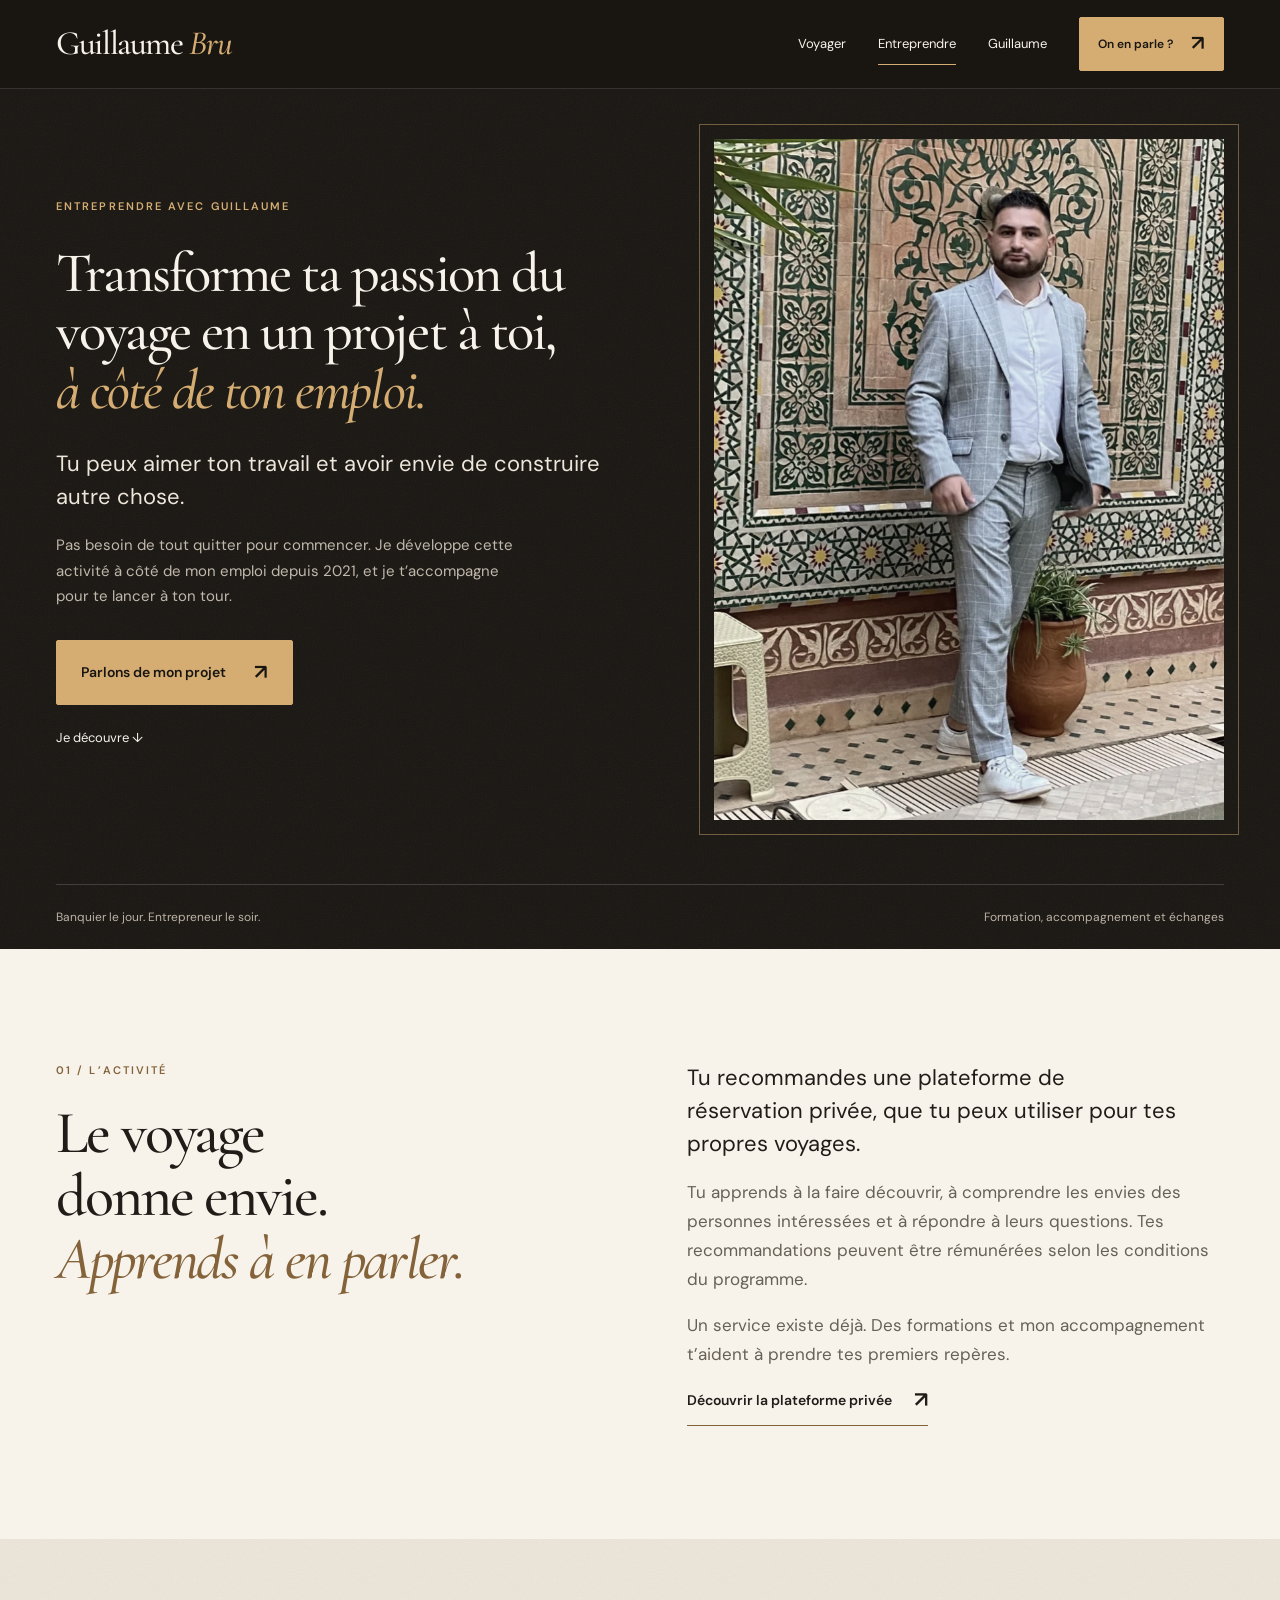
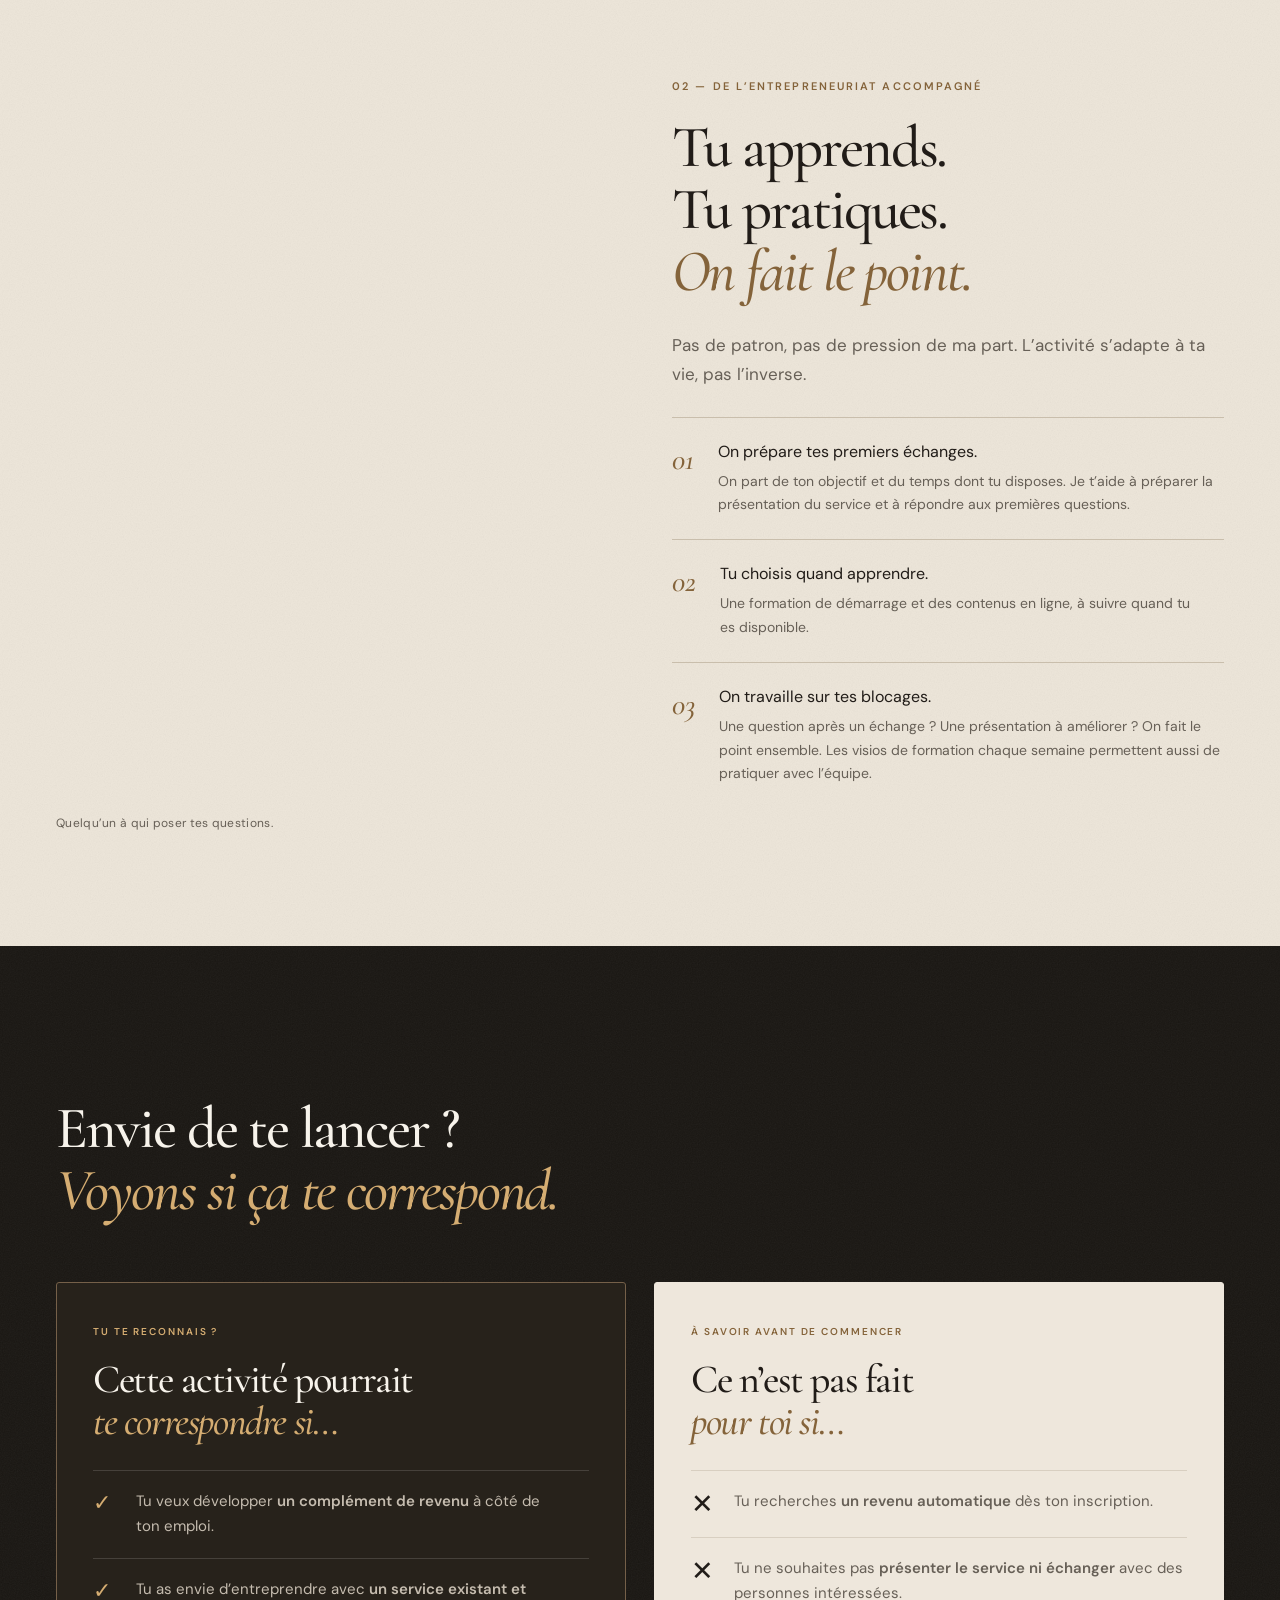
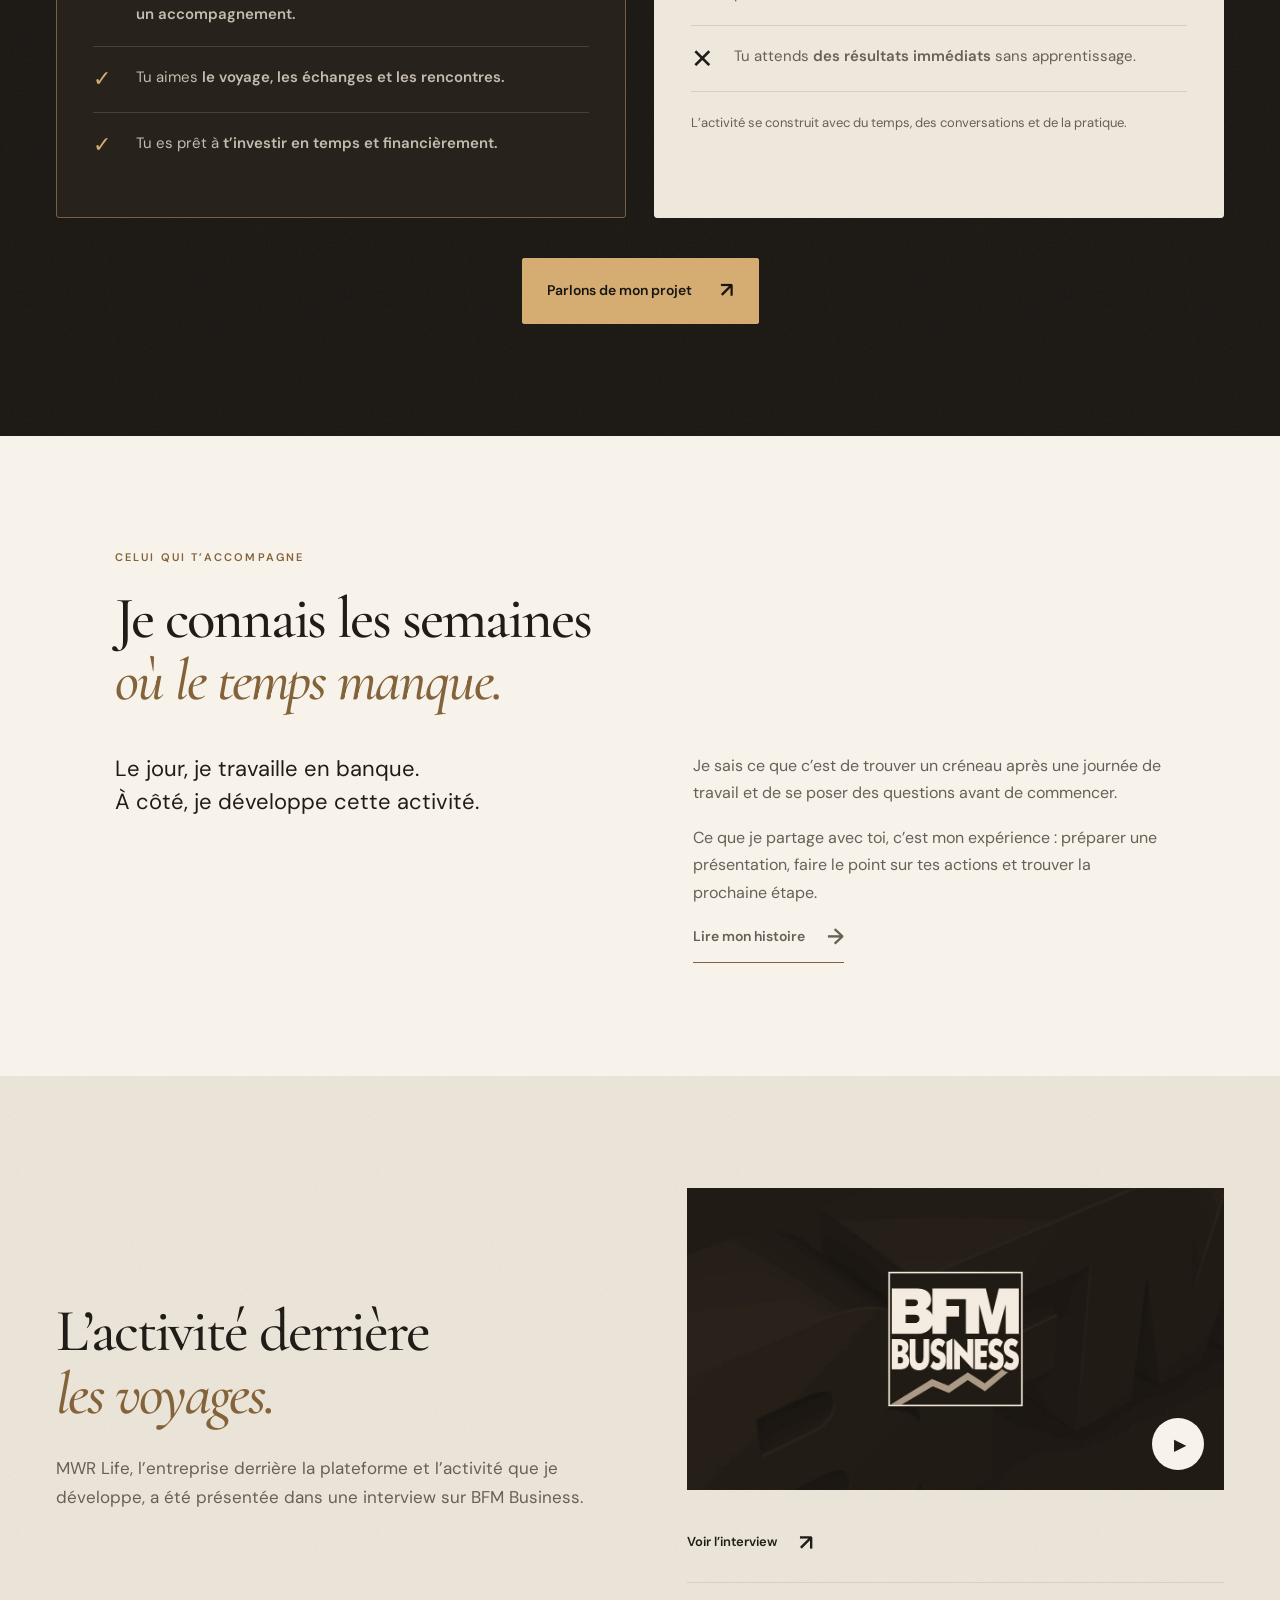
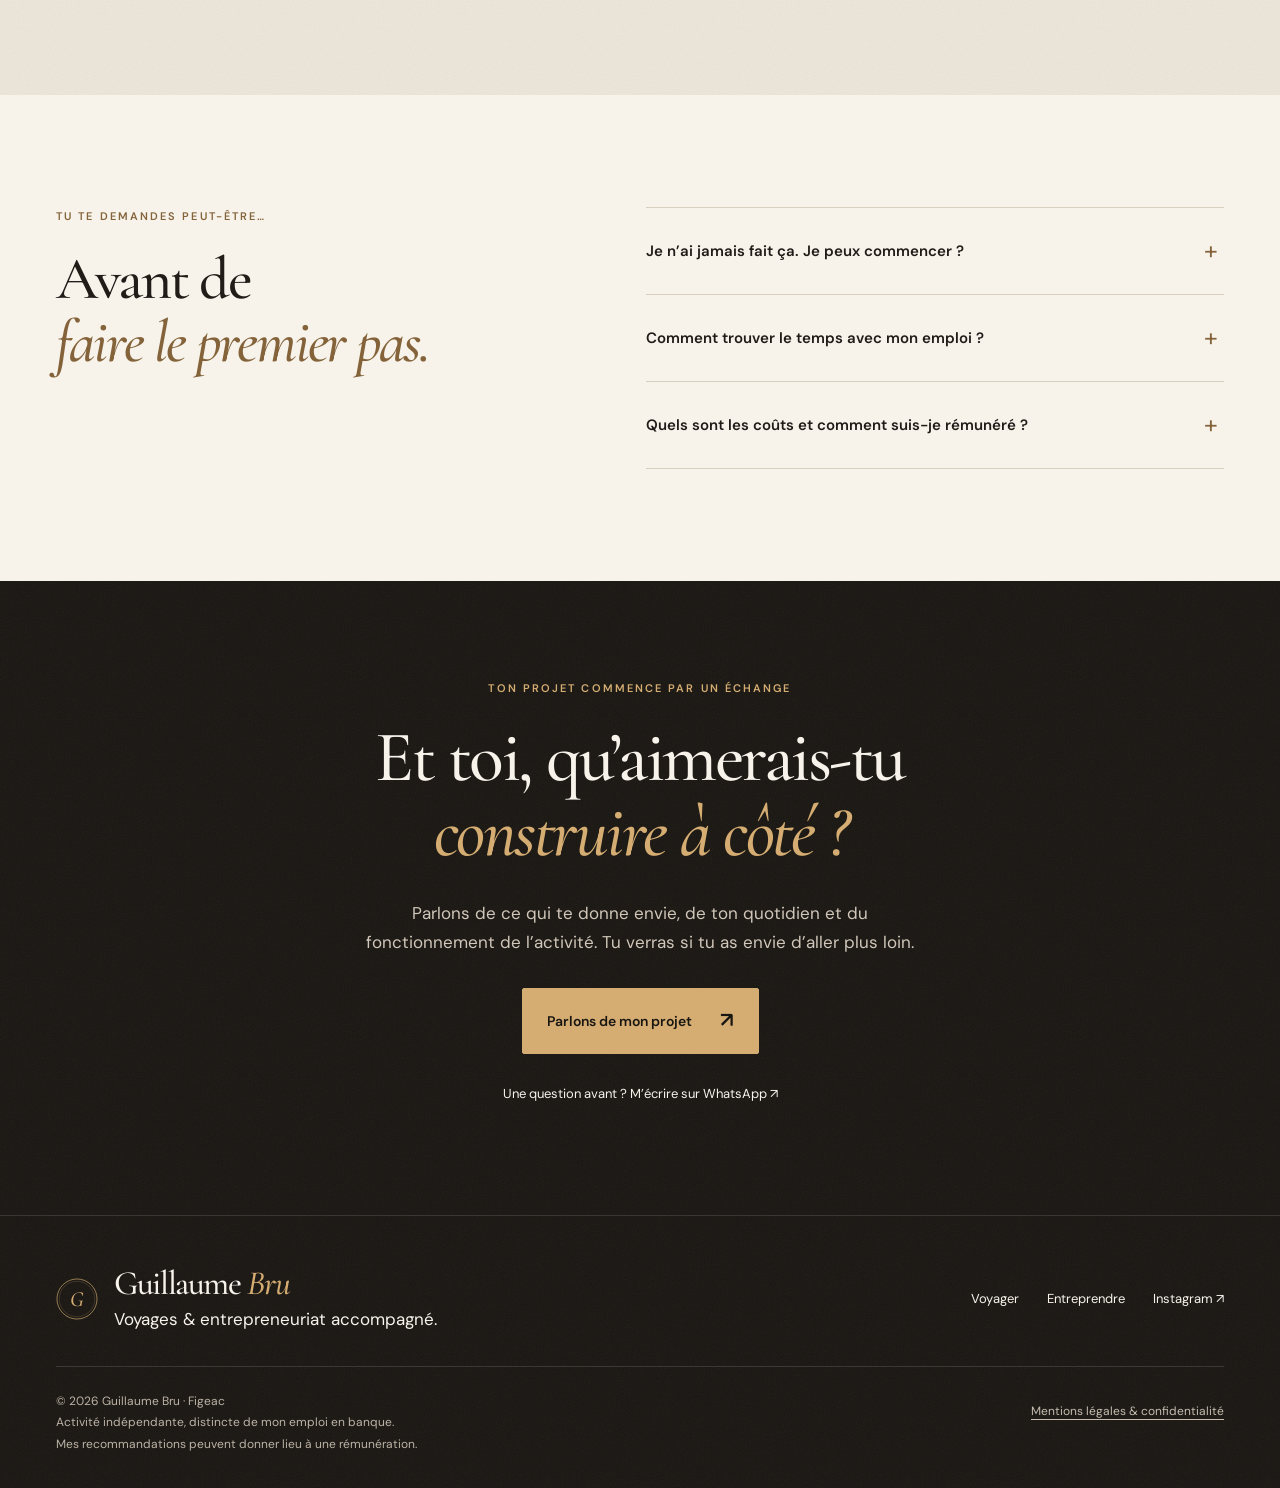
==== activite.html @ db0ef90a "Textes Google et aperçus de partage, nom du site, icône PNG - Accueil : titre « Guillaume Bru — Voya" ====
<!doctype html><html lang="fr"><head><meta charset="utf-8"><script>document.documentElement.classList.add('js');setTimeout(function(){if(!window.__revealReady)document.documentElement.classList.add('reveal-all')},3500)</script><meta name="viewport" content="width=device-width,initial-scale=1"><meta name="theme-color" content="#191612"><meta name="robots" content="index,follow"><title>Transforme ta passion du voyage en activité — Guillaume Bru</title><meta name="description" content="Tu peux aimer ton travail et construire autre chose. Je t’accompagne pour lancer une activité autour du voyage, à côté de ton emploi."><meta property="og:title" content="Transforme ta passion du voyage en activité — Guillaume Bru"><meta property="og:description" content="Tu peux aimer ton travail et construire autre chose. Je t’accompagne pour lancer une activité autour du voyage, à côté de ton emploi."><meta property="og:type" content="website"><meta property="og:site_name" content="Guillaume Bru"><meta property="og:locale" content="fr_FR"><meta property="og:url" content="https://guillaumebru.com/activite.html"><meta property="og:image" content="https://guillaumebru.com/assets/og-card.jpg"><meta property="og:image:width" content="1200"><meta property="og:image:height" content="630"><meta property="og:image:alt" content="Guillaume Bru — Banquier le jour. Entrepreneur le soir."><meta name="twitter:card" content="summary_large_image"><link rel="canonical" href="https://guillaumebru.com/activite.html"><link rel="icon" href="favicon.svg" type="image/svg+xml"><link rel="icon" href="favicon-48.png" type="image/png" sizes="48x48"><link rel="apple-touch-icon" href="apple-touch-icon.png"><link rel="preload" href="assets/editorial.woff2" as="font" type="font/woff2" crossorigin><link rel="preload" href="assets/sans.woff2" as="font" type="font/woff2" crossorigin><link rel="stylesheet" href="site.css?v=20261110-premium"><script src="app.js?v=20261110-premium" defer></script></head><body data-page="activity"><a class="skip-link" href="#main">Aller au contenu</a><header class="site-header"><div class="wrap header-inner"><a class="brand" href="index.html" aria-label="Guillaume Bru, accueil">Guillaume <em>Bru</em></a><button class="menu-toggle" aria-expanded="false" aria-controls="main-navigation">Menu</button><nav class="header-nav" id="main-navigation" aria-label="Navigation principale"><a href="voyages.html">Voyager</a><a href="activite.html" aria-current="page">Entreprendre</a><a href="histoire.html">Guillaume</a><a class="button" href="#contact">On en parle ? <span aria-hidden="true">↗</span></a></nav></div></header><main id="main" class="">
  <section class="hero hero-dark" aria-labelledby="activity-title">
    <div class="wrap hero-grid">
      <div class="hero-copy">
        <span class="eyebrow">Entreprendre avec Guillaume</span>
        <h1 id="activity-title" class="promise-title"><span class="line"><span>Transforme ta passion du voyage en un projet à toi,</span></span> <em><span class="line"><span>à côté de ton emploi.</span></span></em></h1>
        <p class="hero-lead">Tu peux aimer ton travail et avoir envie de construire autre chose.</p>
        <p>Pas besoin de tout quitter pour commencer. Je développe cette activité à côté de mon emploi depuis 2021, et je t’accompagne pour te lancer à ton tour.</p>
        <a class="button" href="https://calendly.com/guillaume-bru/cae" target="_blank" rel="noopener noreferrer" data-calendly>Parlons de mon projet <span aria-hidden="true">↗</span></a>
        <a class="quiet-link" href="#fonctionnement">Je découvre <span class="arrow-down" aria-hidden="true">↓</span></a>
      </div>
      <figure class="hero-photo activity-hero-photo">
        <img src="assets/costume-800.webp" srcset="assets/costume-480.webp 480w, assets/costume-800.webp 800w, assets/costume-1200.webp 1169w" sizes="(max-width: 620px) calc(100vw - 40px), (max-width: 820px) 44vw, 560px" width="1169" height="1559" alt="Guillaume en costume dans un patio" loading="eager" fetchpriority="high" decoding="async">
      </figure>
    </div>
    <div class="wrap hero-baseline"><span>Banquier le jour. Entrepreneur le soir.</span><span>Formation, accompagnement et échanges</span></div>
  </section>

  <section class="service-grid wrap section" id="fonctionnement">
    <div><span class="eyebrow">01 / L’activité</span><h2>Le voyage<br>donne envie.<br><em>Apprends à en parler.</em></h2></div>
    <div class="section-copy">
      <p class="lead">Tu recommandes une plateforme de réservation privée, que tu peux utiliser pour tes propres voyages.</p>
      <p>Tu apprends à la faire découvrir, à comprendre les envies des personnes intéressées et à répondre à leurs questions. Tes recommandations peuvent être rémunérées selon les conditions du programme.</p>
      <p>Un service existe déjà. Des formations et mon accompagnement t’aident à prendre tes premiers repères.</p>
      <a class="text-link" href="voyages.html">Découvrir la plateforme privée <span aria-hidden="true">↗</span></a>
    </div>
  </section>
<section class="section support-section" id="accompagnement"><div class="wrap offer-grid"><figure class="editorial-photo training-photo"><img src="assets/talk-570.webp" srcset="assets/talk-480.webp 480w, assets/talk-570.webp 570w" sizes="(max-width: 620px) calc(100vw - 40px), (max-width: 820px) 44vw, 560px" width="570" height="855" alt="Guillaume présente le service lors d’une rencontre" loading="lazy" decoding="async"><figcaption>Quelqu’un à qui poser tes questions.</figcaption></figure><div class="section-copy"><span class="eyebrow">02 — De l’entrepreneuriat accompagné</span><h2>Tu apprends.<br>Tu pratiques.<br><em>On fait le point.</em></h2><p>Pas de patron, pas de pression de ma part. L’activité s’adapte à ta vie, pas l’inverse.</p><ol class="support-list"><li><span class="index">01</span><div><h3>On prépare tes premiers échanges.</h3><p>On part de ton objectif et du temps dont tu disposes. Je t’aide à préparer la présentation du service et à répondre aux premières questions.</p></div></li><li><span class="index">02</span><div><h3>Tu choisis quand apprendre.</h3><p>Une formation de démarrage et des contenus en ligne, à suivre quand tu es disponible.</p></div></li><li><span class="index">03</span><div><h3>On travaille sur tes blocages.</h3><p>Une question après un échange ? Une présentation à améliorer ? On fait le point ensemble. Les visios de formation chaque semaine permettent aussi de pratiquer avec l’équipe.</p></div></li></ol></div></div></section>
  <section class="section dark-section" id="pour-toi" aria-labelledby="fit-title"><div class="wrap">
    <div class="section-heading"><span class="eyebrow">03 / Est-ce que tu t’y retrouves&nbsp;?</span><h2 id="fit-title">Envie de te lancer&nbsp;?<br><em>Voyons si ça te correspond.</em></h2></div>
    <div class="fit-grid">
      <article class="fit-card fit-yes">
        <span class="eyebrow">Tu te reconnais&nbsp;?</span>
        <h3>Cette activité pourrait<br><em>te correspondre si…</em></h3>
        <ul>
          <li><span class="fit-mark" aria-hidden="true">✓</span><p>Tu veux développer <strong>un complément de revenu</strong> à côté de ton emploi.</p></li>
          <li><span class="fit-mark" aria-hidden="true">✓</span><p>Tu as envie d’entreprendre avec <strong>un service existant et un accompagnement.</strong></p></li>
          <li><span class="fit-mark" aria-hidden="true">✓</span><p>Tu aimes <strong>le voyage, les échanges et les rencontres.</strong></p></li>
          <li><span class="fit-mark" aria-hidden="true">✓</span><p>Tu es prêt à <strong>t’investir en temps et financièrement.</strong></p></li>
        </ul>
      </article>
      <article class="fit-card fit-no">
        <span class="eyebrow">À savoir avant de commencer</span>
        <h3>Ce n’est pas fait<br><em>pour toi si…</em></h3>
        <ul>
          <li><span class="fit-mark" aria-hidden="true">✕</span><p>Tu recherches <strong>un revenu automatique</strong> dès ton inscription.</p></li>
          <li><span class="fit-mark" aria-hidden="true">✕</span><p>Tu ne souhaites pas <strong>présenter le service ni échanger</strong> avec des personnes intéressées.</p></li>
          <li><span class="fit-mark" aria-hidden="true">✕</span><p>Tu attends <strong>des résultats immédiats</strong> sans apprentissage.</p></li>
        </ul>
        <p class="fit-note">L’activité se construit avec du temps, des conversations et de la pratique.</p>
      </article>
    </div>
    <div class="fit-action"><a class="button" href="https://calendly.com/guillaume-bru/cae" target="_blank" rel="noopener noreferrer" data-calendly>Parlons de mon projet <span aria-hidden="true">↗</span></a></div>
  </div></section>
<section class="section wrap personal-note" id="guillaume"><span class="eyebrow">Celui qui t’accompagne</span><h2>Je connais les semaines<br><em>où le temps manque.</em></h2><div class="personal-note-grid"><p class="lead">Le jour, je travaille en banque.<br>À côté, je développe cette activité.</p><div><p>Je sais ce que c’est de trouver un créneau après une journée de travail et de se poser des questions avant de commencer.</p><p>Ce que je partage avec toi, c’est mon expérience : préparer une présentation, faire le point sur tes actions et trouver la prochaine étape.</p><a class="text-link" href="histoire.html">Lire mon histoire <span aria-hidden="true">→</span></a></div></div></section>
<section class="section media-band" id="interview"><div class="wrap media-section"><div class="section-copy"><span class="eyebrow">L’entreprise dans les médias</span><h2>L’activité derrière<br><em>les voyages.</em></h2><p>MWR Life, l’entreprise derrière la plateforme et l’activité que je développe, a été présentée dans une interview sur BFM Business.</p></div><a class="media-card" href="https://youtu.be/HlWkTSdyjbs" target="_blank" rel="noopener noreferrer" data-video="HlWkTSdyjbs" data-video-title="BFM Business · L’interview" aria-label="Voir l’interview sur BFM Business, sur YouTube"><div class="media-visual"><img src="assets/media-bfm-tone.jpg" width="1920" height="1080" alt="BFM Business" loading="lazy"><span class="play" aria-hidden="true">▶</span></div><div class="media-caption"><span class="text-link">Voir l’interview <span aria-hidden="true">↗</span></span></div></a></div></section>
  <section class="section">
    <div class="wrap faq-section"><div><span class="eyebrow">Tu te demandes peut-être…</span><h2>Avant de<br><em>faire le premier pas.</em></h2></div>
      <div class="faq">
        <details><summary>Je n’ai jamais fait ça. Je peux commencer&nbsp;? <span aria-hidden="true">+</span></summary><p>La formation de démarrage est là pour apprendre à connaître le service et à le présenter. Je t’accompagne dans la mise en pratique et dans tes premières questions.</p></details>
        <details><summary>Comment trouver le temps avec mon emploi&nbsp;? <span aria-hidden="true">+</span></summary><p>On regarde les créneaux dont tu disposes et la place que tu veux donner à cette activité. Elle demande de la régularité : l’objectif est de trouver une organisation que tu peux tenir.</p></details>
        <details><summary>Quels sont les coûts et comment suis-je rémunéré&nbsp;? <span aria-hidden="true">+</span></summary><p>Lors de notre échange, je te présente les conditions de démarrage, les coûts à prévoir et ce qui déclenche une rémunération. Tu disposes de ces informations avant de décider de te lancer.</p></details>
      </div>
    </div>
  </section>
  <section class="contact-section" id="contact">
    <div class="wrap contact-inner">
      <span class="eyebrow">Ton projet commence par un échange</span>
      <h2>Et toi, qu’aimerais-tu<br><em>construire à côté&nbsp;?</em></h2>
      <p>Parlons de ce qui te donne envie, de ton quotidien et du fonctionnement de l’activité. Tu verras si tu as envie d’aller plus loin.</p>
      <a class="button" href="https://calendly.com/guillaume-bru/cae" target="_blank" rel="noopener noreferrer" data-calendly>Parlons de mon projet <span aria-hidden="true">↗</span></a>
      <a class="quiet-link" href="https://wa.me/33670026814?text=Bonjour%20Guillaume%2C%20je%20viens%20de%20d%C3%A9couvrir%20ton%20site.%20J%E2%80%99aimerais%20en%20savoir%20plus%20sur%20l%E2%80%99activit%C3%A9%20de%20recommandation%20et%20ton%20accompagnement.%20Peut-on%20en%20parler%20%3F" target="_blank" rel="noopener noreferrer">Une question avant&nbsp;? M’écrire sur WhatsApp <span aria-hidden="true">↗</span></a>
    </div>
  </section>
</main>
<footer class="site-footer"><div class="wrap"><div class="footer-top"><div class="footer-brand"><svg class="monogram" viewBox="0 0 64 64" aria-hidden="true" focusable="false"><circle cx="32" cy="32" r="30.5" fill="none" stroke="currentColor" stroke-width="1"/><circle cx="32" cy="32" r="27" fill="none" stroke="currentColor" stroke-width=".5" opacity=".55"/><text x="32.5" y="43" text-anchor="middle" font-family="Editorial, Georgia, serif" font-size="33" font-style="italic" fill="currentColor">G</text></svg><div><a class="brand" href="index.html">Guillaume <em>Bru</em></a><p>Voyages &amp; entrepreneuriat accompagné.</p></div></div><nav class="footer-links" aria-label="Navigation de pied de page"><a href="voyages.html">Voyager</a><a href="activite.html">Entreprendre</a><a href="https://www.instagram.com/guillaume.bru_/" target="_blank" rel="noopener noreferrer">Instagram ↗</a></nav></div><div class="footer-bottom"><p>© 2026 Guillaume Bru · Figeac<br>Activité indépendante, distincte de mon emploi en banque.<br>Mes recommandations peuvent donner lieu à une rémunération.</p><button class="plain-button" data-open="information-dialog">Mentions légales &amp; confidentialité</button></div></div></footer><dialog id="information-dialog" class="modal" aria-labelledby="information-title"><button class="modal-close" data-close aria-label="Fermer les mentions légales">✕</button><span class="eyebrow">Mentions légales &amp; confidentialité</span><h2 id="information-title">Pour en savoir plus.</h2><h3>Éditeur du site</h3><p>Guillaume Bru, entrepreneur individuel (EI) · micro-entreprise<br>SIREN 101 064 566 · SIRET 101 064 566 00017<br>Mandataire indépendant en services de voyages (APE 7990Z)<br>46100 Figeac, France<br>Directeur de la publication : Guillaume Bru</p><h3>Contact</h3><p><a href="mailto:guillaume.bru46@gmail.com">guillaume.bru46@gmail.com</a><br><a href="https://wa.me/33670026814" target="_blank" rel="noopener noreferrer">WhatsApp : 06 70 02 68 14 ↗</a></p><h3>Hébergement</h3><p>GitHub, Inc. · 88 Colin P. Kelly Jr. Street, San Francisco, CA 94107, États-Unis · +1 877 448 4820</p><h3>Mon activité</h3><p>Je recommande la plateforme Travel Advantage dans le cadre de mon activité indépendante auprès de MWR Life. Certaines recommandations peuvent me donner droit à une rémunération. Cette activité est distincte de mon emploi en banque.</p><h3>Tes données</h3><p>Ce site n’intègre pas de formulaire de collecte. Pour connaître sa fréquentation (nombre de visites, pages vues, provenance), il utilise Cloudflare Web Analytics, qui ne dépose pas de cookie et ne te suit pas d’un site à l’autre. Les échanges se font via WhatsApp, Calendly ou Instagram. La vidéo YouTube et l’agenda Calendly ne se chargent dans la page que lorsque tu cliques pour les ouvrir. Ces services appliquent leurs propres conditions et politiques de confidentialité. L’hébergeur peut enregistrer des données techniques de connexion, comme l’adresse IP, pour assurer le fonctionnement et la sécurité du site.</p><h3>Photos et médias</h3><p>Les photos personnelles sont utilisées pour présenter mon univers. Les mentions de médias renvoient aux contenus consacrés à la plateforme ou à l’entreprise ; elles ne constituent pas une recommandation de leur part.</p></dialog><!-- Cloudflare Web Analytics --><script type='module' src='https://static.cloudflareinsights.com/beacon.min.js' data-cf-beacon='{"token": "7118e7da68ed434f9c228f956c5463e0"}'></script><!-- End Cloudflare Web Analytics --></body></html>
---- site.css ----
@font-face{font-family:Editorial;src:url('assets/editorial.woff2') format('woff2'),url('assets/editorial.woff') format('woff');font-weight:500;font-display:swap}@font-face{font-family:Editorial;src:url('assets/editorial-italic.woff2') format('woff2'),url('assets/editorial-italic.woff') format('woff');font-style:italic;font-weight:500;font-display:swap}@font-face{font-family:Sans;src:url('assets/sans.woff2') format('woff2'),url('assets/sans.woff') format('woff');font-weight:400;font-display:swap}@font-face{font-family:Sans;src:url('assets/sans-semibold.woff2') format('woff2'),url('assets/sans-semibold.woff') format('woff');font-weight:600 700;font-display:swap}
:root{--ink:#211c18;--black:#191612;--ivory:#f7f3eb;--sand:#ede6da;--gold:#d5ad72;--bronze:#84633a;--muted:#676057;--line:#d8cfc1;--display:Editorial,Georgia,serif;--body:Sans,Arial,sans-serif}*{box-sizing:border-box}html{scroll-padding-top:100px}body{margin:0;background:var(--ivory);color:var(--ink);font:17px/1.7 var(--body);-webkit-font-smoothing:antialiased}img{display:block;width:100%;height:auto}figure{margin:0}a{color:inherit;text-decoration:none}button{font:inherit;cursor:pointer}a:focus-visible,button:focus-visible,summary:focus-visible{outline:2px solid var(--bronze);outline-offset:6px}.dark-section :focus-visible,.hero-dark :focus-visible,.site-header :focus-visible,.contact-section :focus-visible,.site-footer :focus-visible{outline-color:var(--gold)}::selection{background:var(--gold);color:var(--black)}[id]{scroll-margin-top:24px}.wrap{width:min(1240px,calc(100% - 112px));margin-inline:auto}h1,h2,h3,p{margin:0}h1,h2,h3{font-family:var(--display);font-weight:500;line-height:1.05;letter-spacing:-.035em;text-wrap:balance}h1{font-size:clamp(70px,6.7vw,104px)}h2{font-size:clamp(48px,4.6vw,72px)}h3{font-size:36px}h1 em,h2 em,h3 em{font-weight:500;color:var(--bronze)}p+p{margin-top:18px}p{overflow-wrap:break-word;text-wrap:pretty}strong{font-weight:600}ul,ol{margin:0;padding:0;list-style:none}.eyebrow{display:block;font-size:11px;font-weight:600;letter-spacing:.19em;text-transform:uppercase;line-height:1.7;color:var(--bronze);margin-bottom:22px}.lead,.hero-lead{font-size:22px;line-height:1.5;color:var(--ink)}.section{padding-block:112px}.section-copy p{color:var(--muted)}.section-copy .lead{color:var(--ink)}.section-copy h2{margin-bottom:28px}.section-copy h3{margin-bottom:14px}.section-heading{max-width:800px;margin-bottom:60px}.section-heading p{max-width:560px;color:var(--muted);margin-top:24px}.button{display:inline-flex;align-items:center;justify-content:center;gap:28px;min-height:56px;padding:16px 24px;background:var(--gold);color:var(--black);border:1px solid var(--gold);border-radius:2px;font-size:14px;font-weight:600;line-height:1.5;transition:background .2s,transform .2s;max-width:100%;text-align:left}.button span{font-size:21px;flex-shrink:0}.button:hover{background:#e5c18b;transform:translateY(-2px)}.button-outline{background:transparent;color:var(--gold);border-color:#796347}.button-outline:hover{color:var(--black);background:var(--gold)}.text-link{display:inline-flex;gap:22px;align-items:center;font-size:14px;font-weight:600;line-height:1.6;border-bottom:1px solid var(--bronze);padding-block:13px 9px}.text-link:hover{color:var(--bronze)}.text-link span{font-size:22px;flex-shrink:0}.quiet-link{display:table;font-size:13px;line-height:1.7;padding-block:12px;opacity:.82}.quiet-link:hover{opacity:1;text-decoration:underline;text-underline-offset:5px}.fine-print{font-size:12px;line-height:1.7;color:var(--muted)}.subtle{font-size:15px}.subtle a{border-bottom:1px solid var(--line)}figcaption{font-size:12px;letter-spacing:.025em;line-height:1.6;padding-top:14px;color:var(--muted)}
.site-header{position:sticky;top:0;z-index:30;background:var(--black);color:var(--ivory);border-bottom:1px solid #ffffff1f}.header-inner{display:flex;align-items:center;justify-content:space-between;gap:32px;min-height:88px}.brand{font-family:var(--display);font-size:34px;letter-spacing:-.04em;white-space:nowrap;line-height:1.2}.brand em{color:var(--gold)}.header-nav{display:flex;align-items:center;gap:32px;font-size:13px}.header-nav>a:not(.button){padding-block:20px;position:relative}.header-nav>a[aria-current=page]::after{content:'';position:absolute;bottom:10px;left:0;right:0;height:1px;background:var(--gold)}.header-nav .button{min-height:44px;padding:10px 18px;gap:18px;font-size:12px}.menu-toggle{display:none;color:var(--ivory);background:transparent;border:1px solid #ffffff55;border-radius:2px;padding:9px 14px;min-height:44px}.skip-link{position:fixed;top:8px;left:8px;transform:translateY(-150%);z-index:100;background:var(--ivory);color:var(--ink);padding:12px}.skip-link:focus{transform:translateY(0)}
.hero-dark{background:var(--black);color:var(--ivory)}.hero-grid{display:grid;grid-template-columns:1.05fr .95fr;gap:8%;align-items:center;padding-block:50px 64px}.hero-copy{min-width:0;padding-block:24px}.hero-copy .eyebrow{margin-bottom:28px}.hero-copy h1{margin-bottom:28px}.hero-copy>p:not(.hero-lead){font-size:15px;max-width:460px;color:var(--muted)}.hero-copy .hero-lead{margin-bottom:20px}.hero-copy>.button{margin-top:30px}.hero-copy>.quiet-link{margin-top:10px}.hero-dark .hero-copy>p:not(.hero-lead){color:#c1b8ac}.hero-dark .hero-lead{color:#eee6db}.hero-dark .eyebrow,.hero-dark h1 em{color:var(--gold)}.hero-photo{position:relative;min-width:0}.hero-photo>img{aspect-ratio:3/4;object-fit:cover}.hero-photo figcaption{position:absolute;bottom:0;left:0;right:0;padding:70px 24px 22px;color:#fff;background:linear-gradient(transparent,#0009);font-size:13px}.sunset-photo{box-shadow:18px 18px 0 -1px var(--black),18px 18px 0 0 #d5ad724a}.hero-baseline{display:flex;justify-content:space-between;gap:28px;border-top:1px solid #ffffff29;padding-block:22px;font-size:12px;color:#bcb2a5}.hero-baseline a{color:var(--gold)}.hero-light{border-bottom:1px solid var(--line)}.hero-light h1{font-size:clamp(72px,7vw,108px)}.hero-light .hero-photo{box-shadow:18px 18px 0 -1px var(--ivory),18px 18px 0 0 var(--line)}
.offer-grid,.about-grid{display:grid;grid-template-columns:.95fr 1.05fr;gap:10%;align-items:center}.editorial-photo{min-width:0}.editorial-photo>img{aspect-ratio:3/4;object-fit:cover}.travel-photo>img{object-position:50% 40%}.training-photo>img{object-fit:contain;background:#ddd5c8}.about-grid{grid-template-columns:.8fr 1.2fr;gap:12%}.about-photo>img{object-position:50% 35%}.small-aside{border-top:1px solid var(--line);margin-top:36px;padding-top:26px}.small-aside .eyebrow{margin-bottom:10px}.small-aside p{font-size:15px}.small-aside>a{display:inline-block;font-size:13px;font-weight:600;padding-block:12px 4px}.press-strip{background:var(--sand);border-block:1px solid var(--line)}.press-inner{display:flex;align-items:center;justify-content:center;gap:64px;padding-block:24px}.press-inner p{font-size:13px;line-height:1.8;color:var(--muted)}.press-inner strong{color:var(--ink)}.press-logos{display:flex;align-items:center;gap:28px}.press-logos img:first-child{width:60px;height:60px;object-fit:contain}.press-logos img:last-child{width:104px;height:auto;border-radius:2px}.dark-section{background:var(--black);color:var(--ivory)}.dark-section .eyebrow,.dark-section h2 em,.dark-section h3 em{color:var(--gold)}.dark-section p,.dark-section figcaption{color:#c5bcaf}.dark-section .lead{color:var(--ivory)}.dark-section .text-link{border-color:var(--gold);color:var(--gold)}.reverse-grid{grid-template-columns:1.1fr .9fr;gap:10%}.human-note{border-left:1px solid var(--gold);padding-left:24px;margin:30px 0}.human-note .eyebrow{margin-bottom:12px;font-size:10px}.human-note h3{font-size:32px}.human-note p{font-size:15px}
.contact-section{padding-block:98px;background:var(--black);color:var(--ivory);border-bottom:1px solid #ffffff24}.contact-inner{max-width:1000px;text-align:center}.contact-inner .eyebrow{color:var(--gold)}.contact-inner h2{font-size:clamp(55px,5.6vw,86px);margin-bottom:28px}.contact-inner h2 em{color:var(--gold)}.contact-inner>p{max-width:580px;margin-inline:auto;color:#d1c7ba}.contact-inner>.button,.contact-actions{margin-top:32px}.contact-actions{display:flex;gap:14px;justify-content:center}.contact-inner .quiet-link{margin:17px auto 0}.site-footer{background:var(--black);color:var(--ivory);padding-block:48px 32px}.footer-top{display:flex;justify-content:space-between;align-items:center;gap:32px;padding-bottom:32px}.footer-tagline{font-size:12px;color:#bcb2a5;margin-top:10px}.footer-links{display:flex;gap:28px;font-size:13px}.footer-links a{padding-block:12px}.footer-bottom{display:flex;gap:32px;justify-content:space-between;border-top:1px solid #ffffff21;padding-top:24px}.footer-bottom p{max-width:670px;font-size:10px;line-height:1.8;color:#bcb2a5}.plain-button{font-size:11px;color:#c5bcaf;background:transparent;border:0;padding:10px 0;align-self:start;white-space:nowrap;text-decoration:underline;text-underline-offset:4px}.modal{max-width:640px;width:calc(100% - 32px);max-height:85dvh;border:1px solid var(--line);padding:52px 36px 36px;background:var(--ivory);color:var(--ink);border-radius:4px}.modal::backdrop{background:#000a;backdrop-filter:blur(3px)}.modal h2{font-size:40px;margin-bottom:26px}.modal h3{font-family:var(--body);font-size:16px;letter-spacing:0;margin:24px 0 10px}.modal p{font-size:14px}.modal a{text-decoration:underline}.modal-close{position:absolute;top:8px;right:12px;border:0;background:transparent;font-size:30px;width:44px;height:44px;color:var(--ink)}
.intent-grid{display:grid;grid-template-columns:1fr 1fr;gap:8%}.intent-grid article{display:flex;gap:26px;border-top:1px solid var(--line);padding-top:28px}.index{font-family:var(--display);font-size:30px;font-style:italic;color:var(--bronze);line-height:1.3;flex-shrink:0}.intent-grid h3{font-size:34px;margin-bottom:16px}.intent-grid p{color:var(--muted);font-size:16px}.intent-grid .text-link{font-size:13px;margin-top:8px}.comparison-section{background:var(--sand)}.comparison-grid{display:grid;grid-template-columns:1fr 1fr;gap:8%;align-items:center}.comparison-phones img{border:1px solid var(--line);border-radius:3px}.comparison-phones figcaption{text-align:center}.comparison-copy h3{font-size:46px;margin-bottom:16px}.stay-dates{font-size:14px;color:var(--muted)}.price-list{margin:30px 0 0}.price-list>div{display:flex;justify-content:space-between;align-items:baseline;gap:16px;padding-block:16px;border-bottom:1px solid #c9beac}.price-list dt{font-size:14px}.price-list dd{font-weight:600;margin:0;white-space:nowrap;font-size:24px}.difference{margin-block:22px}.difference strong{font:500 66px/1.1 var(--display);letter-spacing:-.025em}.difference p{font-size:13px;margin-top:8px;color:var(--muted)}.comparison-copy .fine-print{margin-block:18px 26px}.experience-intro{display:grid;grid-template-columns:1fr 1fr;gap:8%;align-items:start;margin-bottom:48px}.experience-intro h2{font-size:60px}.experience-intro .lead{font-size:21px}.experience-intro p:not(.lead){font-size:16px}.friends-panorama{max-width:850px;margin-inline:auto}.friends-panorama img{aspect-ratio:1179/781;object-fit:contain}.friends-panorama figcaption{text-align:center}.experience-note{font-size:13px;text-align:center;margin-top:26px}.experience-note a{color:var(--gold);text-decoration:underline;text-underline-offset:4px}.media-section{display:grid;grid-template-columns:1fr 1fr;gap:8%;align-items:center}.media-section h2{font-size:60px}.media-card{display:block;min-width:0}.media-visual{position:relative;background:#0b1544}.media-visual img{aspect-ratio:16/9;object-fit:cover;transition:opacity .25s}.media-card:hover img{opacity:.8}.play{position:absolute;bottom:20px;right:20px;width:52px;height:52px;display:grid;place-items:center;background:var(--ivory);color:var(--ink);border-radius:50%;padding-left:3px;font-size:16px}.media-caption{padding:22px 0;border-bottom:1px solid var(--line)}.media-caption .eyebrow{margin-bottom:9px}.media-caption h3{font-size:30px}.media-caption .text-link{font-size:13px;border:0;padding-bottom:0}.media-band{background:var(--sand)}
.service-grid{display:grid;grid-template-columns:1fr 1fr;gap:8%;align-items:start}.service-grid h2{font-size:60px}.support-section{background:var(--sand)}.support-list{margin-top:28px}.support-list li{display:flex;gap:24px;border-top:1px solid #c9beac;padding-block:22px}.support-list h3{font-family:var(--body);font-size:16px;letter-spacing:0;line-height:1.5;margin-bottom:6px}.support-list p{font-size:14px;line-height:1.7}.fit-grid{display:grid;grid-template-columns:1fr 1fr;gap:28px}.fit-card{padding:40px 36px;border:1px solid #756049;border-radius:3px}.fit-card h3{font-size:40px}.fit-card .eyebrow{font-size:10px;margin-bottom:18px}.fit-yes{background:#27221b}.fit-no{background:#eee7dc;color:var(--ink);border-color:#eee7dc}.fit-no .eyebrow,.fit-no h3 em{color:var(--bronze)}.fit-card ul{margin-top:28px}.fit-card li{display:flex;gap:18px;padding-block:18px;border-top:1px solid #ffffff24;align-items:flex-start}.fit-card li p{font-size:15px;line-height:1.7}.fit-no li{border-color:var(--line)}.fit-no li p,.fit-no .fit-note{color:var(--muted)}.fit-mark{flex:0 0 25px;font:400 22px/1.3 var(--body);color:var(--gold)}.fit-no .fit-mark{color:var(--ink);font-size:27px;line-height:1.1}.fit-note{font-size:13px;line-height:1.7;border-top:1px solid var(--line);padding-top:20px}.fit-action{margin-top:40px;text-align:center}.personal-note{max-width:1050px}.personal-note h2{margin-bottom:40px}.personal-note-grid{display:grid;grid-template-columns:1fr 1fr;gap:10%}.personal-note-grid>div{color:var(--muted);font-size:16px}.faq-section{display:grid;grid-template-columns:.9fr 1.1fr;gap:10%}.faq-section h2{font-size:60px}.faq details{border-top:1px solid var(--line)}.faq details:last-child{border-bottom:1px solid var(--line)}.faq summary{list-style:none;display:flex;justify-content:space-between;align-items:center;gap:20px;padding-block:23px;font-size:15px;line-height:1.6;font-weight:600;cursor:pointer}.faq summary::-webkit-details-marker{display:none}.faq summary span{font-size:25px;font-weight:400;flex:0 0 20px;color:var(--bronze);transition:transform .2s}.faq details[open] summary span{transform:rotate(45deg)}.faq details p{padding-bottom:24px;font-size:15px;color:var(--muted)}
@media(max-width:1100px){.wrap{width:calc(100% - 72px)}.hero-grid{gap:6%}.header-nav{gap:24px}.hero-copy h1{font-size:78px}.hero-light h1{font-size:82px}.hero-copy .hero-lead{font-size:20px}.hero-copy>p:not(.hero-lead){font-size:14px}.section{padding-block:90px}.offer-grid,.about-grid,.reverse-grid{gap:7%}.experience-intro h2,.service-grid h2,.media-section h2,.faq-section h2{font-size:52px}.fit-card{padding:32px 28px}.fit-card h3{font-size:36px}.fit-card li p{font-size:14px}.comparison-grid{gap:6%}}
@media(max-width:820px){.wrap{width:calc(100% - 48px)}.header-inner{min-height:76px;flex-wrap:wrap;gap:0}.brand{font-size:31px}.js .menu-toggle{display:block}.header-nav{width:100%;flex-direction:column;align-items:stretch;gap:0;padding:12px 0 24px}.js .header-nav{display:none}.js .menu-toggle[aria-expanded=true]+.header-nav{display:flex}.header-nav>a:not(.button){padding:15px 0;border-top:1px solid #ffffff20}.header-nav>a[aria-current=page]::after{display:none}.header-nav>a[aria-current=page]{color:var(--gold)}.header-nav .button{margin-top:16px;align-self:flex-start}.hero-grid{grid-template-columns:1fr 1fr;gap:7%;padding-block:40px 50px}.hero-copy h1{font-size:62px}.hero-copy .eyebrow{font-size:10px}.hero-copy .hero-lead{font-size:18px}.hero-copy>.button{font-size:12px;padding:14px 18px;gap:16px}.hero-copy>p:not(.hero-lead){font-size:14px}.hero-light h1{font-size:64px}.section{padding-block:76px}h2{font-size:52px}.section-copy .lead{font-size:20px}.offer-grid,.reverse-grid,.about-grid{grid-template-columns:1fr 1fr;gap:6%}.section-copy p{font-size:15px}.human-note{padding-left:18px}.human-note h3{font-size:28px}.human-note p{font-size:14px}.editorial-photo{align-self:start;margin-top:8px}.press-inner{gap:40px}.comparison-grid,.media-section{gap:6%}.comparison-copy h3{font-size:38px}.price-list dd{font-size:21px}.difference strong{font-size:58px}.experience-intro h2,.service-grid h2,.media-section h2,.faq-section h2{font-size:48px}.fit-grid{gap:18px}.fit-card{padding:28px 24px}.fit-card h3{font-size:32px}.contact-inner h2{font-size:66px}.footer-bottom{flex-direction:column;gap:12px}}
@media(max-width:620px){html{scroll-padding-top:76px}body{font-size:16px}.wrap{width:calc(100% - 40px)}.header-inner{min-height:70px}.brand{font-size:29px}.menu-toggle{font-size:12px}.hero-grid{grid-template-columns:1fr;gap:32px;padding-block:38px 42px}.hero-copy{padding:0}.hero-copy .eyebrow{font-size:10px;margin-bottom:22px}.hero-copy h1{font-size:clamp(48px,14.5vw,78px);line-height:1.01;margin-bottom:24px}.hero-copy .hero-lead{font-size:20px;max-width:360px;margin-bottom:18px}.hero-copy>p:not(.hero-lead){font-size:15px;max-width:460px}.hero-copy>.button{font-size:13px;min-height:54px;margin-top:26px;padding:16px 20px}.hero-copy>.quiet-link{margin-top:6px}.hero-photo{width:100%}.hero-photo>img{aspect-ratio:4/5;object-fit:cover}.sunset-photo>img{object-position:50% 30%}.activity-hero-photo>img{aspect-ratio:3/4;object-fit:contain}.travel-hero-photo>img{object-position:50% 34%}.hero-photo figcaption{padding:64px 18px 17px;font-size:12px}.sunset-photo,.hero-light .hero-photo{box-shadow:none}.hero-baseline{display:block;font-size:11px;padding-block:18px}.hero-baseline a{display:table;padding-top:10px}.hero-light h1{font-size:70px}.section{padding-block:66px}h2{font-size:clamp(43px,11.8vw,60px);line-height:1.07}h3{font-size:32px}.eyebrow{font-size:10px;letter-spacing:.16em;margin-bottom:18px}.section-heading{margin-bottom:36px}.section-heading p{font-size:15px;margin-top:22px}.section-copy h2{margin-bottom:24px}.section-copy p{font-size:16px}.section-copy .lead{font-size:20px}.offer-grid,.about-grid,.reverse-grid{display:flex;flex-direction:column;gap:36px;align-items:stretch}.offer-grid>.section-copy,.about-grid>.section-copy{order:0}.offer-grid>.editorial-photo,.about-grid>.editorial-photo{order:1}.editorial-photo{margin:0;width:100%}.editorial-photo>img{aspect-ratio:4/5}.training-photo>img,.about-photo>img{aspect-ratio:3/4;object-fit:contain}.small-aside{margin-top:28px;padding-top:22px}.small-aside p{font-size:14px}.small-aside .eyebrow{font-size:9px}.text-link{font-size:13px;gap:18px}.human-note{margin-block:26px;padding-left:20px}.human-note h3{font-size:30px}.human-note p{font-size:15px}.press-inner{flex-direction:column;gap:18px;padding-block:26px;text-align:center}.press-inner p{font-size:12px}.press-logos{gap:28px}.press-logos img:first-child{width:48px;height:48px}.press-logos img:last-child{width:90px}.contact-section{padding-block:70px}.contact-inner h2{font-size:clamp(47px,12.6vw,65px)}.contact-inner>p{font-size:15px}.contact-actions{flex-direction:column;gap:12px}.contact-actions .button,.contact-inner>.button{width:100%}.button{font-size:13px;gap:18px;justify-content:space-between;padding:16px 20px}.contact-inner .quiet-link{font-size:12px}.site-footer{padding-block:36px 24px}.footer-top{align-items:start;flex-direction:column;gap:20px;padding-bottom:22px}.footer-links{gap:24px;font-size:12px}.footer-tagline{font-size:11px}.footer-bottom p{font-size:10px}.plain-button{font-size:11px;white-space:normal}.modal{padding:48px 24px 28px}.modal h2{font-size:34px}.intent-grid{grid-template-columns:1fr;gap:30px}.intent-grid article{gap:22px;padding-top:22px}.intent-grid h3{font-size:32px}.intent-grid p{font-size:15px}.comparison-grid{display:flex;flex-direction:column;gap:28px}.comparison-phones{order:1;width:100%;max-width:480px;margin-inline:auto}.comparison-copy{order:0;width:100%}.comparison-copy h3{font-size:40px}.price-list{margin-top:20px}.price-list dd{font-size:23px}.price-list dt{font-size:13px}.difference strong{font-size:64px}.difference p{font-size:13px}.comparison-copy .subtle{font-size:14px}.comparison-copy .button{width:100%}.experience-intro{grid-template-columns:1fr;gap:26px;margin-bottom:32px}.experience-intro h2,.service-grid h2,.media-section h2,.faq-section h2{font-size:clamp(43px,11.5vw,58px)}.experience-intro .lead{font-size:20px}.experience-intro p:not(.lead){font-size:15px}.friends-panorama img{aspect-ratio:1179/781}.experience-note{font-size:12px}.media-section{grid-template-columns:1fr;gap:28px}.media-caption{padding-top:18px}.media-caption h3{font-size:30px}.media-section .section-copy h2{margin-bottom:22px}.media-section .section-copy p{font-size:15px}.play{width:44px;height:44px;right:16px;bottom:16px;font-size:14px}.service-grid{grid-template-columns:1fr;gap:26px}.service-grid .lead{font-size:20px}.support-list{margin-top:24px}.support-list li{padding-block:20px;gap:22px}.support-list h3{font-size:16px}.support-list p{font-size:14px}.fit-grid{grid-template-columns:1fr;gap:22px}.fit-card{padding:30px 24px}.fit-card h3{font-size:36px}.fit-card li p{font-size:15px}.fit-card li{gap:16px;padding-block:17px}.fit-card ul{margin-top:24px}.fit-action{margin-top:30px}.fit-action .button{width:100%}.personal-note h2{margin-bottom:28px}.personal-note-grid{grid-template-columns:1fr;gap:24px}.personal-note-grid .lead{font-size:20px}.personal-note-grid>div{font-size:15px}.faq-section{grid-template-columns:1fr;gap:28px}.faq summary{font-size:14px;padding-block:20px}.faq details p{font-size:14px}}
@media(prefers-reduced-motion:reduce){*,*::before,*::after{transition:none!important;animation:none!important}}

/* Finition éditoriale : identité visible, portraits et lumière douce. */
body[data-page="home"] #home-title{font-size:clamp(58px,5.9vw,88px);line-height:1.02}
.personal-intro{align-items:center;padding-block:24px}.intro-person{display:flex;align-items:center;gap:20px;min-width:0}.intro-person>span:last-child{display:flex;flex-direction:column;gap:4px}.intro-person strong{color:var(--ivory);font-size:20px;font-family:var(--display);font-weight:500}.intro-person>span>span{color:#c7bcad;font-size:12px}.intro-portrait{width:76px;height:76px;flex:0 0 76px;border-radius:50%;overflow:hidden;border:1px solid #d5ad7266}.intro-portrait img{width:100%;height:100%;object-fit:cover;object-position:50% 0%;transform:scale(1.7);transform-origin:50% 0%}.intro-link{white-space:nowrap}.editorial-photo>img,.travel-hero-photo>img,.activity-hero-photo>img,.friends-panorama>img{filter:sepia(.045) saturate(.94)}
@media(max-width:620px){body[data-page="home"] #home-title{font-size:clamp(43px,11.8vw,70px)}.personal-intro{display:flex;flex-direction:column;align-items:flex-start;gap:16px}.intro-person{gap:14px}.intro-person>span>span{font-size:11px;max-width:210px}.intro-link{font-size:12px}.intro-portrait{width:64px;height:64px;flex-basis:64px}}

.hero-copy .personal-intro{display:flex;align-items:center;gap:18px;border-top:1px solid #ffffff25;margin-top:30px;padding-top:22px;padding-bottom:0}.hero-copy .intro-link{display:none}.hero-copy .intro-person strong{font-size:23px}.hero-copy .intro-person>span>span{font-size:11px;max-width:250px}.hero-copy .intro-person{color:var(--ivory)}


/* Confort de lecture sur tablette et petit écran. */
@media (min-width:621px) and (max-width:1100px){.hero-copy h1,.hero-light h1{font-size:clamp(40px,5.8vw,64px)}body[data-page="home"] #home-title{font-size:clamp(40px,5.8vw,64px)}}
@media (max-width:360px){.hero-light h1{font-size:clamp(42px,16vw,56px)}}
.footer-bottom p{font-size:12px}.plain-button{font-size:12px}

/* ==========================================================
   Refonte premium — novembre 2026
   Mouvement discret, grain, monogramme, nouveaux blocs.
   ========================================================== */
@property --ps{syntax:'<number>';inherits:false;initial-value:1}
:root{--ease:cubic-bezier(.22,.61,.36,1);--ease-out:cubic-bezier(.16,1,.3,1);--grain:url("data:image/svg+xml,%3Csvg xmlns='http://www.w3.org/2000/svg' width='180' height='180'%3E%3Cfilter id='n'%3E%3CfeTurbulence type='fractalNoise' baseFrequency='.85' numOctaves='2' stitchTiles='stitch'/%3E%3CfeColorMatrix type='saturate' values='0'/%3E%3C/filter%3E%3Crect width='100%25' height='100%25' filter='url(%23n)'/%3E%3C/svg%3E")}

/* Grain de papier très léger */
.hero-dark,.dark-section,.contact-section,.site-footer,.press-band,.manifesto,.comparison-section,.support-section,.media-band{position:relative;isolation:isolate}
.hero-dark::before,.dark-section::before,.contact-section::before,.site-footer::before,.press-band::before,.manifesto::before,.comparison-section::before,.support-section::before,.media-band::before{content:'';position:absolute;inset:0;z-index:-1;background-image:var(--grain);opacity:.06;pointer-events:none}
.manifesto::before,.comparison-section::before,.support-section::before,.media-band::before{opacity:.09;mix-blend-mode:multiply}

/* Étalonnage commun des photos */
.hero-photo>img,.editorial-photo>img,.friends-panorama>img{filter:sepia(.1) saturate(.84) contrast(.96) brightness(.99)}
.training-photo>img{filter:none;aspect-ratio:2/3;object-fit:cover;background:none;object-position:50% 30%}

/* En-tête qui s'affine au défilement */
.site-header{transition:background-color .45s var(--ease),border-color .45s var(--ease)}
.header-inner{transition:min-height .45s var(--ease)}
.brand{transition:transform .45s var(--ease);transform-origin:left center}
.site-header.is-scrolled{background:rgba(25,22,18,.8);-webkit-backdrop-filter:saturate(1.2) blur(14px);backdrop-filter:saturate(1.2) blur(14px);border-bottom-color:#d5ad7230}
.site-header.is-scrolled .header-inner{min-height:68px}
.site-header.is-scrolled .brand{transform:scale(.88)}
.site-header:has(.menu-toggle[aria-expanded=true]){background:var(--black)}

/* Boutons : flèche qui glisse et reflet doré */
.button{position:relative;overflow:hidden;isolation:isolate;transition:background .3s var(--ease),color .3s var(--ease),transform .3s var(--ease)}
.button::after{content:'';position:absolute;inset:0;z-index:-1;background:linear-gradient(110deg,transparent 35%,rgba(255,248,235,.5) 50%,transparent 65%);transform:translateX(-130%);transition:transform .9s var(--ease)}
.button:hover::after{transform:translateX(130%)}
.button span,.text-link span,.quiet-link span{display:inline-block;transition:transform .4s var(--ease-out)}
.button:hover span,.text-link:hover span{transform:translate(3px,-3px)}
.button:hover .arrow-down,.quiet-link:hover .arrow-down{transform:translateY(3px)}

/* Liens : filet qui se trace */
.text-link{--line-c:var(--bronze)}
.dark-section .text-link,.hero-dark .text-link{--line-c:var(--gold)}
.js .text-link{border-bottom-color:transparent;background-image:linear-gradient(var(--line-c),var(--line-c));background-repeat:no-repeat;background-position:0 100%;background-size:0 1px;transition:background-size 1.1s var(--ease-out) calc(var(--d,0ms) + 250ms),color .2s}
.js .is-in .text-link,.js .text-link.is-in{background-size:100% 1px}
.js .media-caption .text-link{background:none}

/* Apparitions au défilement */
.js .reveal{opacity:0;transform:translate3d(0,16px,0);transition:opacity .8s var(--ease) var(--d,0ms),transform .8s var(--ease-out) var(--d,0ms)}
.js .reveal.is-in{opacity:1;transform:none}

/* Titres de haut de page, ligne par ligne */
.hero h1 .line{display:block}
.js .hero h1 .line{overflow:hidden;padding:0 .1em .14em 0;margin-bottom:-.14em}
.js .hero h1 .line>span{display:block;transform:translate3d(0,108%,0);transition:transform .8s var(--ease-out) var(--d,0ms)}
.js .hero h1.is-in .line>span{transform:none}

/* Photos dévoilées en rideau */
.js .reveal-photo{overflow:hidden}
.js .reveal-photo>img,.js .media-visual.reveal-photo>img{clip-path:inset(0 0 100% 0);transform:scale(var(--ps));--ps:1.06;transition:clip-path .8s var(--ease-out) var(--d,0ms),--ps 1.3s var(--ease-out) var(--d,0ms),opacity .25s}
.js .reveal-photo.is-in>img{clip-path:inset(0);--ps:1}
.js .reveal-photo>figcaption{opacity:0;transition:opacity .8s var(--ease) .5s}
.js .reveal-photo.is-in>figcaption{opacity:1}
.js .hero .hero-photo>img{--ps:1.12;transform:translate3d(0,var(--py,0px),0) scale(var(--ps));transition:clip-path .9s var(--ease-out) .15s,--ps 1.6s var(--ease-out) .15s}
.js .hero .hero-photo.is-in>img{--ps:1.05}
.js .hero .hero-photo>figcaption{transition-delay:.9s}
.js .comparison-phones.reveal-photo{overflow:visible}

/* Filets dorés */
.hairline{display:block;height:1px;background:linear-gradient(90deg,transparent,var(--gold) 20%,var(--gold) 80%,transparent);opacity:.55}
.js .hairline{transform:scaleX(0);transition:transform 1.4s var(--ease-out) .1s}
.js .is-in .hairline,.js .hairline.is-in{transform:scaleX(1)}

/* Bandeau médias */
.press-band{background:var(--black);color:var(--ivory);border-top:1px solid #ffffff14}
.press-band-inner{display:flex;flex-direction:column;align-items:center;gap:16px;padding-block:44px 38px;text-align:center}
.press-band .eyebrow{color:var(--gold);margin:0}
.press-list{display:flex;justify-content:center;gap:0}
.press-list li{display:flex}
.press-list a{display:flex;flex-direction:column;gap:4px;padding:6px 40px;border-left:1px solid #ffffff1f;transition:opacity .3s}
.press-list li:first-child a{border-left:0}
.press-list a:hover{opacity:.75}
.press-name{font-family:var(--display);font-size:30px;line-height:1.1;letter-spacing:-.02em}
.press-show{font-family:var(--display);font-style:italic;font-size:17px;color:var(--gold);line-height:1.3}
.press-note{font-size:11px;color:#a89e91;letter-spacing:.02em;margin-top:6px}

/* Chiffres clés */
.key-figures{display:grid;grid-template-columns:repeat(3,1fr);border-block:1px solid var(--line);margin:8px 0 34px}
.key-figures>div{padding:22px 0 20px 24px;border-left:1px solid var(--line)}
.key-figures>div:first-child{padding-left:0;border-left:0}
.key-figures strong{display:block;font:500 clamp(40px,3.6vw,54px)/1 var(--display);letter-spacing:-.03em;color:var(--ink)}
.key-figures span{display:block;margin-top:10px;font-size:11px;font-weight:600;letter-spacing:.16em;text-transform:uppercase;color:var(--bronze);line-height:1.5}

/* Manifeste */
.manifesto{background:var(--sand);border-block:1px solid var(--line);padding-block:120px;text-align:center}
.manifesto-inner{max-width:980px;margin-inline:auto;display:flex;flex-direction:column;align-items:center}
.monogram{width:58px;height:58px;color:var(--bronze);margin-bottom:30px}
.manifesto .eyebrow{margin-bottom:28px}
.manifesto blockquote{margin:0;font-family:var(--display);font-weight:500;font-size:clamp(40px,4.6vw,70px);line-height:1.08;letter-spacing:-.035em;text-wrap:balance;color:var(--ink)}
.manifesto blockquote em{color:var(--bronze)}
.manifesto .signature{margin-top:36px;font-size:12px;font-weight:600;letter-spacing:.19em;text-transform:uppercase;color:var(--muted)}
.manifesto .hairline{width:120px;margin:34px auto 0}

/* Fiche comparatif */
.comparison-copy{background:var(--ivory);border:1px solid #d5ad7266;padding:44px 44px 40px;box-shadow:0 30px 60px -40px #3a2b1a59;position:relative}
.comparison-copy::before{content:'';position:absolute;inset:8px;border:1px solid #d5ad7226;pointer-events:none}
.difference{border-top:1px solid #c9beac;padding-top:22px}
.difference strong{color:var(--bronze);font-variant-numeric:tabular-nums}

/* Pied de page */
.footer-brand{display:flex;align-items:center;gap:16px}
.footer-brand .monogram{width:42px;height:42px;margin:0;color:var(--gold)}

@media(max-width:820px){
  .js .hero .hero-photo.is-in>img{--ps:1}
  .press-list a{padding:6px 28px}
  .manifesto{padding-block:90px}
  .comparison-copy{padding:34px 28px}
}
@media(max-width:620px){
  .site-header.is-scrolled .header-inner{min-height:60px}
  .training-photo>img{aspect-ratio:2/3;object-fit:cover}
  .press-name{font-size:24px}.press-show{font-size:15px}
  .press-list a{padding:4px 20px}
  .key-figures>div{padding:18px 0 16px 14px}
  .key-figures strong{font-size:clamp(30px,9vw,40px)}
  .key-figures span{font-size:9px;letter-spacing:.12em}
  .manifesto{padding-block:72px}
  .monogram{width:48px;height:48px;margin-bottom:24px}
  .manifesto blockquote{font-size:clamp(34px,9.6vw,46px)}
  .comparison-copy{padding:30px 22px 28px}
  .comparison-copy::before{inset:6px}
}
@media(prefers-reduced-motion:reduce){.js .reveal,.js .reveal-photo>img,.js .hero h1 .line>span,.js .hairline,.js .reveal-photo>figcaption{opacity:1!important;transform:none!important;clip-path:none!important}.js .text-link{background-size:100% 1px}}
.reveal-all .reveal,.reveal-all .reveal-photo>img,.reveal-all .hero h1 .line>span,.reveal-all .hairline,.reveal-all .reveal-photo>figcaption{opacity:1!important;transform:none!important;clip-path:none!important}

.sunset-photo>img{object-position:50% 22%}

/* Fenêtres vidéo et prise de rendez-vous */
html:has(dialog[open]){overflow:hidden}
.embed-modal{padding:0;border:1px solid #d5ad7240;border-radius:3px;overflow:hidden;box-shadow:0 40px 90px -30px #000c}
.embed-modal::backdrop{background:#0b0908d9;-webkit-backdrop-filter:blur(6px);backdrop-filter:blur(6px)}
.embed-modal[open]{animation:embed-in .5s var(--ease-out)}
.embed-modal[open]::backdrop{animation:embed-fade .4s var(--ease)}
@keyframes embed-in{from{opacity:0;transform:translateY(14px) scale(.985)}}
@keyframes embed-fade{from{opacity:0}}
.embed-bar{display:flex;align-items:center;justify-content:space-between;gap:16px;padding:10px 10px 10px 22px;border-bottom:1px solid #ffffff14}
.embed-bar .eyebrow{margin:0;min-width:0;overflow:hidden;text-overflow:ellipsis;white-space:nowrap}
.embed-actions{display:flex;align-items:center;gap:6px}
.embed-external{font-size:12px;padding:10px 12px;opacity:.75;white-space:nowrap}
.embed-external:hover{opacity:1;text-decoration:underline;text-underline-offset:4px}
.embed-close{width:44px;height:44px;border:0;background:transparent;font-size:22px;line-height:1;border-radius:50%;transition:background .2s}
.embed-frame{position:relative}
.embed-frame iframe{position:absolute;inset:0;width:100%;height:100%;border:0;opacity:0;transition:opacity .5s var(--ease)}
.embed-modal.is-loaded iframe{opacity:1}
.embed-loading{position:absolute;inset:0;display:grid;place-items:center;font-size:13px;letter-spacing:.04em}
/* Vidéo : écrin sombre */
.embed-video{width:min(1100px,calc(100% - 32px));max-width:none;background:#0d0b09;color:var(--ivory)}
.embed-video .eyebrow{color:var(--gold)}
.embed-video .embed-close{color:var(--ivory)}
.embed-video .embed-close:hover{background:#ffffff14}
.embed-video .embed-frame{aspect-ratio:16/9;background:#000}
.embed-video .embed-loading{color:#a89e91}
/* Calendly : écrin clair */
.embed-calendly{width:min(1040px,calc(100% - 32px));max-width:none;background:var(--ivory);color:var(--ink);border-color:var(--line)}
.embed-calendly .embed-bar{border-bottom-color:var(--line)}
.embed-calendly .embed-close{color:var(--ink)}
.embed-calendly .embed-close:hover{background:#0000000d}
.embed-calendly .embed-frame{height:min(760px,calc(100dvh - 120px))}
.embed-calendly .embed-loading{color:var(--muted)}
@media(max-width:620px){
  .embed-calendly{width:100%;height:100dvh;max-height:100dvh;margin:0;border:0;border-radius:0}
  .embed-calendly .embed-frame{height:calc(100dvh - 65px)}
  .embed-video{width:calc(100% - 20px)}
  .embed-bar{padding-left:16px}
  .embed-external{font-size:11px;padding:8px 6px}
}

/* Photos de haut de page : filet doré centré tout autour (remplace le cadre décalé) */
.sunset-photo,.hero-light .hero-photo,.activity-hero-photo{box-shadow:none;outline:1px solid #d5ad7275;outline-offset:14px}
.hero-light .hero-photo{outline-color:#b8996a80}
@media(max-width:620px){.sunset-photo,.hero-light .hero-photo,.activity-hero-photo{outline-offset:9px}}

/* Manifeste : coupure en trois lignes sur grand écran, coupure libre sur mobile */
@media(max-width:620px){.manifesto .br-wide{display:none}}

/* Page Entreprendre : la promesse en grand titre */
.hero-copy h1.promise-title{font-size:clamp(50px,4.4vw,68px);line-height:1.04;max-width:13.5em}
.promise-title .line>span{text-wrap:balance}
@media (min-width:621px) and (max-width:1100px){.hero-copy h1.promise-title{font-size:clamp(36px,4.9vw,52px)}}
@media(max-width:620px){.hero-copy h1.promise-title{font-size:clamp(36px,10.2vw,48px);line-height:1.05}}

/* Voyager : en famille et à deux, côte à côte (même hauteur) */
.family-duo{display:grid;grid-template-columns:4fr 2.5fr;gap:24px;margin-bottom:56px;align-items:start}
.family-duo .family-photo>img{aspect-ratio:4/3;object-position:50% 50%}
.family-duo .couple-photo>img{aspect-ratio:5/6;object-position:50% 42%}
@media(max-width:620px){.family-duo{grid-template-columns:1fr;gap:28px;margin-bottom:36px}.family-duo .family-photo>img{aspect-ratio:4/3;object-position:62% 45%}.family-duo .couple-photo>img{aspect-ratio:4/5}}

/* Mon histoire : intertitres, citation, photo qui reste visible */
.story h3{font-family:var(--display);font-style:italic;font-weight:500;font-size:clamp(26px,2.2vw,32px);line-height:1.15;color:var(--bronze);margin:42px 0 14px}
.story p{margin-bottom:14px}
.story-quote{margin:18px 0 22px;padding-left:22px;border-left:1px solid var(--gold)}
.story-quote p{font-family:var(--display);font-size:clamp(26px,2.3vw,34px);line-height:1.2;color:var(--ink);margin:0}
.story-end{margin-top:26px;color:var(--ink)}
@media(max-width:620px){.story h3{margin-top:34px}}

/* Accueil : bouton sombre pour « Lire mon histoire » */
.button-dark{background:var(--ink);color:var(--ivory)}
.button-dark:hover{background:var(--bronze);color:var(--ivory)}
#guillaume .button-dark{margin-top:10px}

/* Page Mon histoire : une colonne de lecture */
.story-page .story{max-width:680px;margin-inline:auto}
.story-page .story>p{font-size:17px;line-height:1.8}
.story-page .key-figures{margin-bottom:48px}
.story-photo{margin:46px 0 10px}
.story-photo>img{aspect-ratio:4/5;object-position:50% 30%}
@media(max-width:620px){.story-page .story>p{font-size:16px}.story-photo{margin:34px 0 6px}}

/* Voyager : photo du port en bandeau */
.port-panorama{max-width:none}
.port-panorama img{aspect-ratio:1600/656;object-fit:cover}
@media(max-width:620px){.port-panorama img{aspect-ratio:4/3;object-position:50% 55%}}

/* Vignettes médias dans la palette */
.media-visual{background:#17130f}

@media(max-width:620px){.br-wide{display:none}}

/* Voyager : Travel Advantage + carte Guest Pass */
.ta-section{background:var(--ivory)}
.ta-grid{display:grid;grid-template-columns:1.1fr .9fr;gap:8%;align-items:center}
.ta-section .button{margin-top:14px}
.pass-card{position:relative;max-width:400px;justify-self:center;width:100%;background:var(--black);color:var(--ivory);border:1px solid #d5ad7266;border-radius:4px;padding:30px 30px 0;box-shadow:0 40px 70px -40px #1916128c;transform:rotate(-2deg);isolation:isolate}
.pass-card::before{content:'';position:absolute;inset:7px;border:1px solid #d5ad7226;border-radius:2px;pointer-events:none}
.pass-card::after{content:'';position:absolute;inset:0;z-index:-1;background-image:var(--grain);opacity:.08;border-radius:4px}
.pass-top{display:flex;justify-content:space-between;align-items:center}
.pass-label{font-size:11px;font-weight:600;letter-spacing:.22em;text-transform:uppercase;color:var(--gold)}
.pass-mono{display:grid;place-items:center;width:36px;height:36px;border:1px solid var(--gold);border-radius:50%;font-family:var(--display);font-style:italic;font-size:20px;color:var(--gold)}
.pass-title{font-family:var(--display);font-size:clamp(38px,3.4vw,50px);line-height:1;letter-spacing:-.02em;margin:26px 0 24px}
.pass-title em{color:var(--gold)}
.pass-rows{margin:0;border-top:1px solid #ffffff1f}
.pass-rows>div{display:flex;justify-content:space-between;gap:16px;padding:13px 0;border-bottom:1px solid #ffffff14;font-size:14px}
.pass-rows dt{color:#a89e91}
.pass-rows dd{margin:0;font-weight:600}
.pass-stub{position:relative;display:flex;justify-content:space-between;gap:12px;margin:22px -30px 0;padding:18px 30px 22px;border-top:1px dashed #d5ad7280;font-size:11px;letter-spacing:.08em;text-transform:uppercase;color:#c1b8ac}
.pass-stub::before,.pass-stub::after{content:'';position:absolute;top:-11px;width:22px;height:22px;border-radius:50%;background:var(--ivory)}
.pass-stub::before{left:-11px}.pass-stub::after{right:-11px}
@media(max-width:820px){.ta-grid{grid-template-columns:1fr;gap:56px}.pass-card{transform:rotate(-1.5deg)}}
@media(max-width:620px){.pass-card{padding:24px 22px 0}.pass-stub{margin:20px -22px 0;padding:16px 22px 20px;font-size:10px;flex-direction:column;gap:4px}}
@media(prefers-reduced-motion:no-preference){.pass-card{transition:transform .6s var(--ease-out)}.pass-card:hover{transform:rotate(0deg) translateY(-4px)}}

.ta-steps{font-size:13px;line-height:1.7;color:var(--muted);max-width:30em;margin-top:16px}
a.pass-card{display:block;text-decoration:none;color:var(--ivory);cursor:pointer}
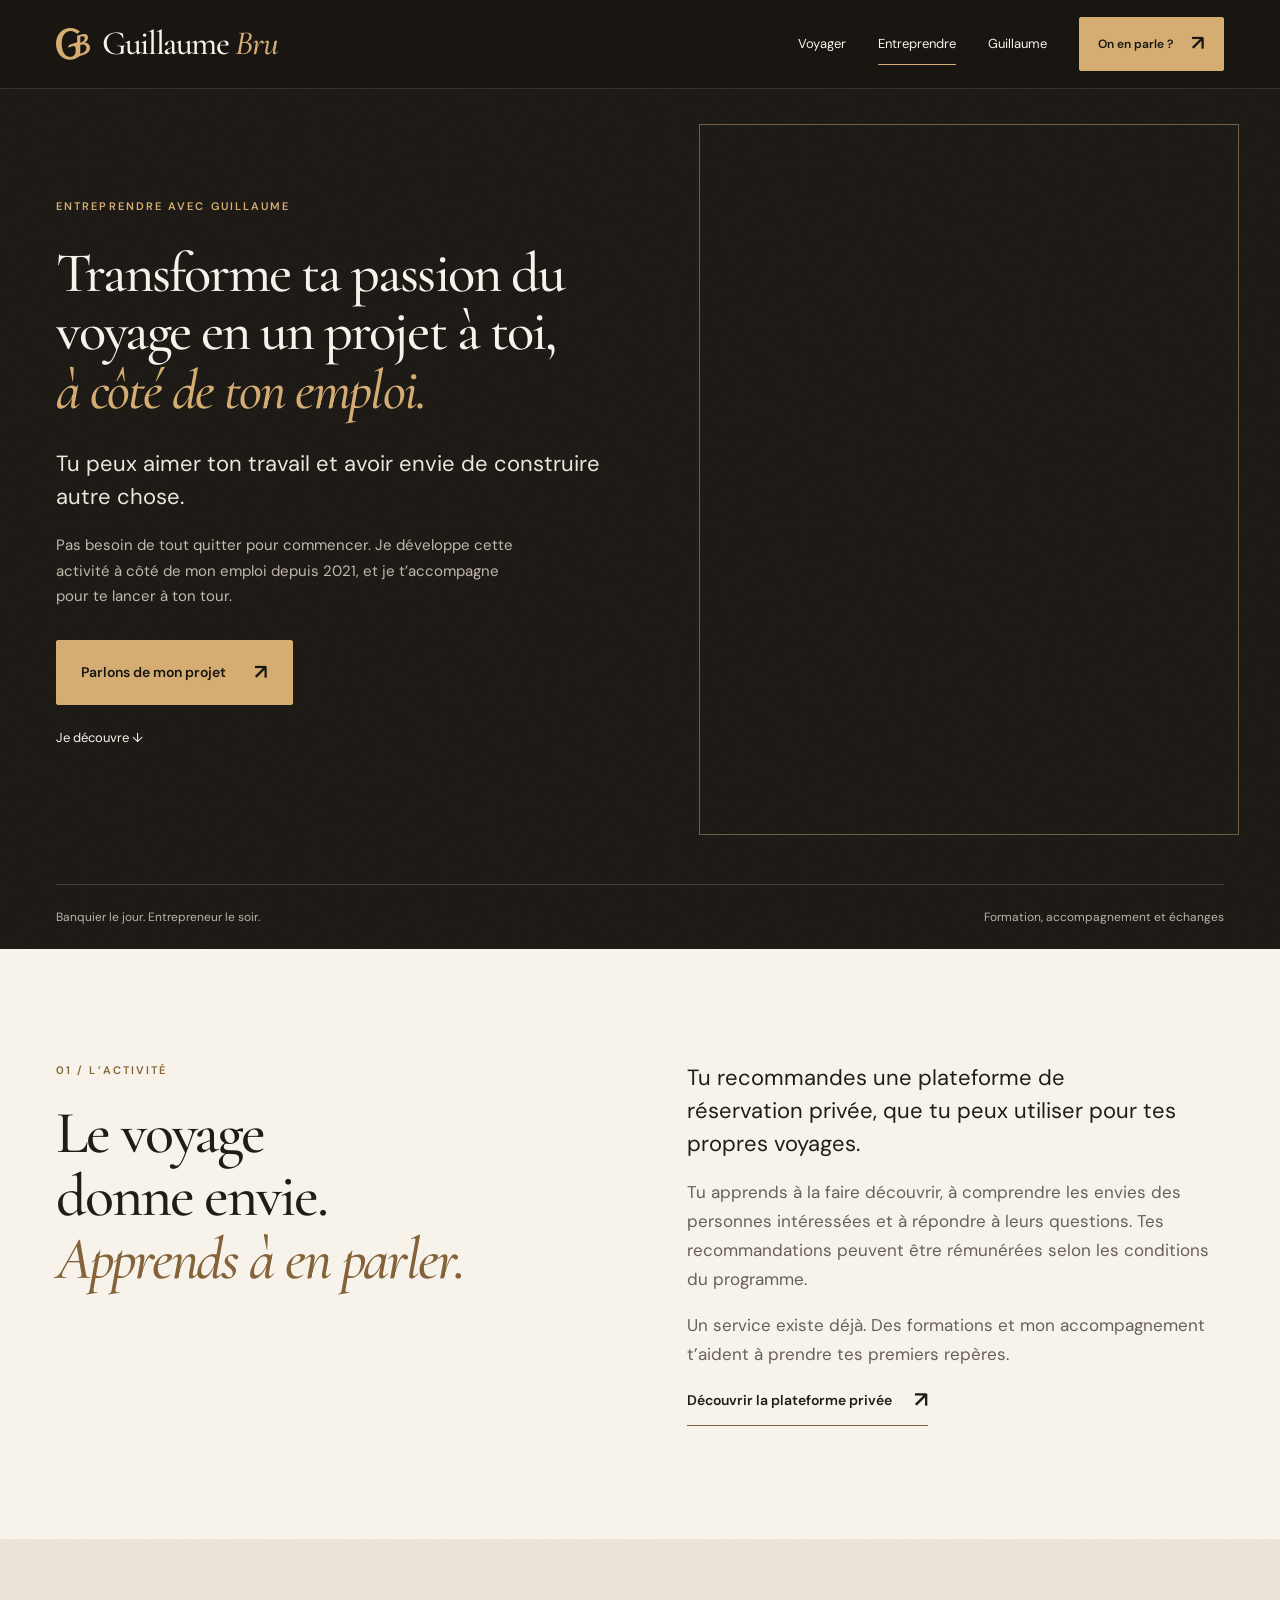
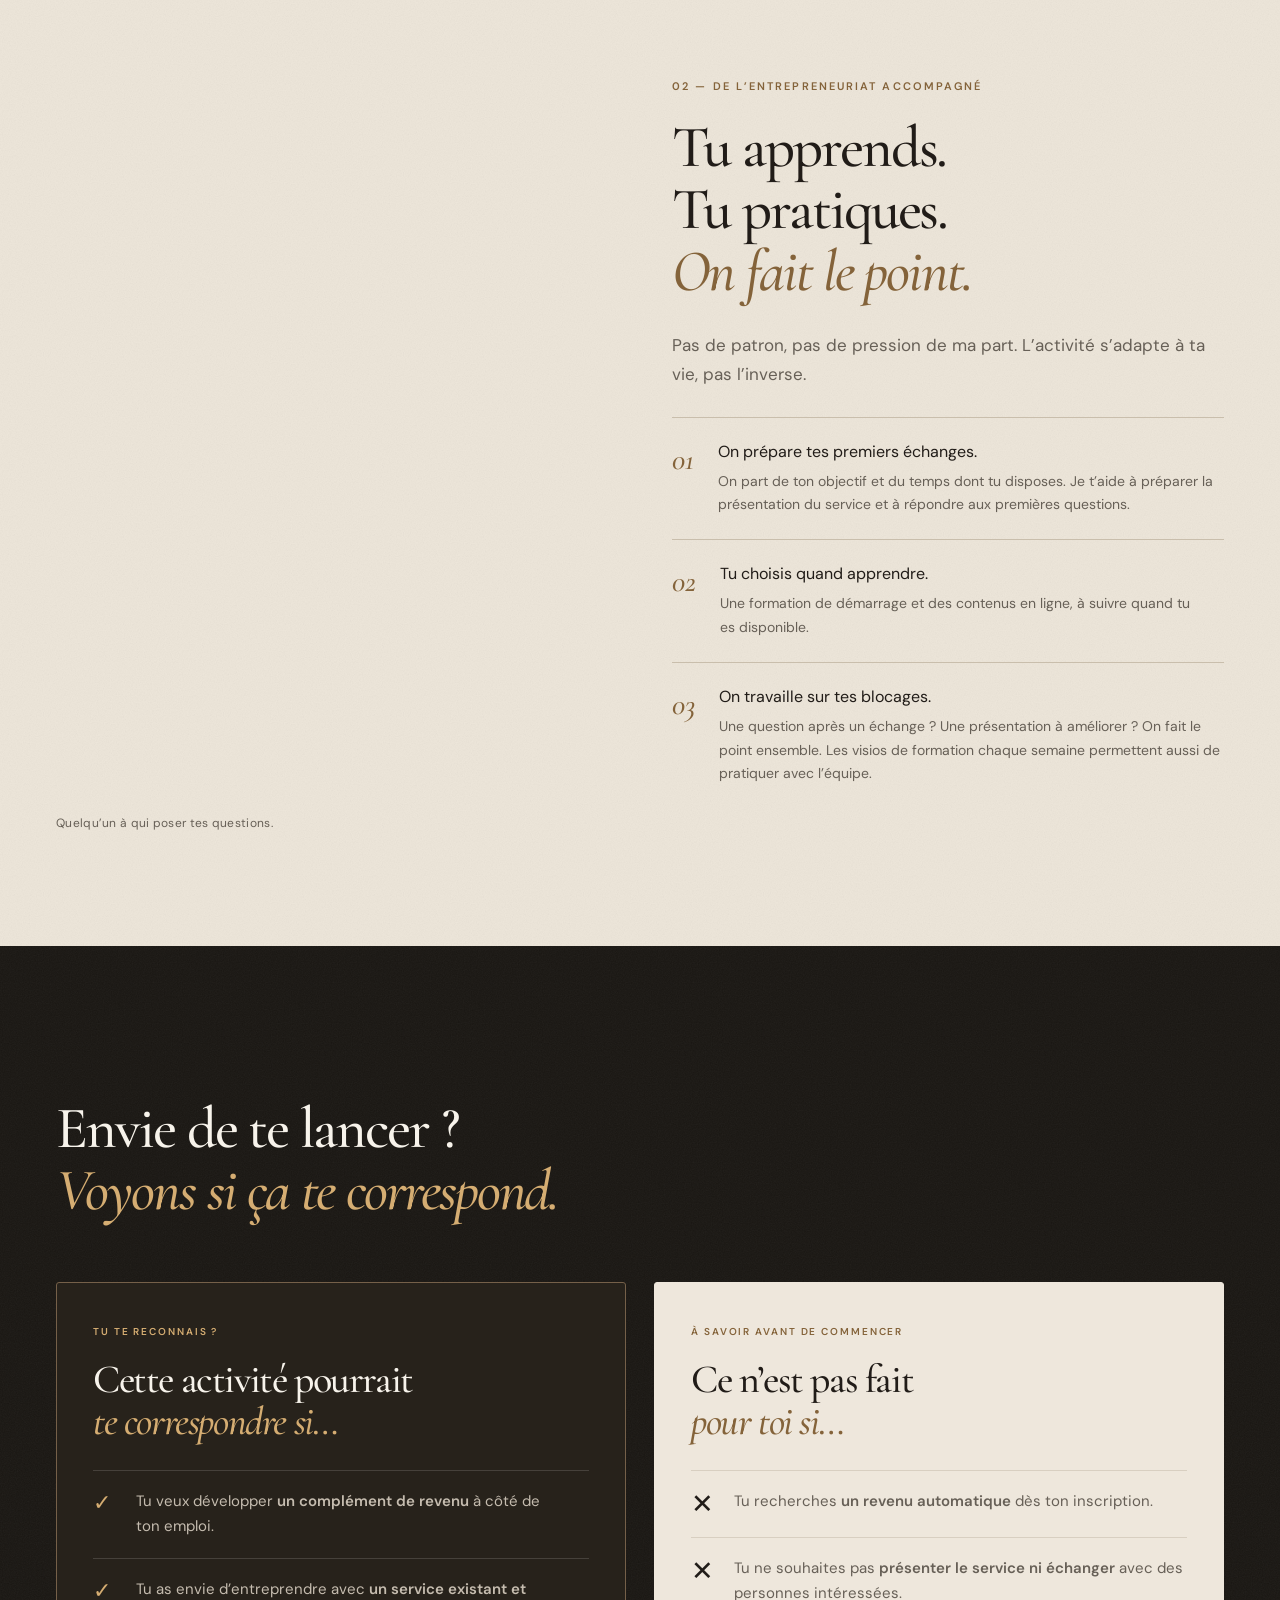
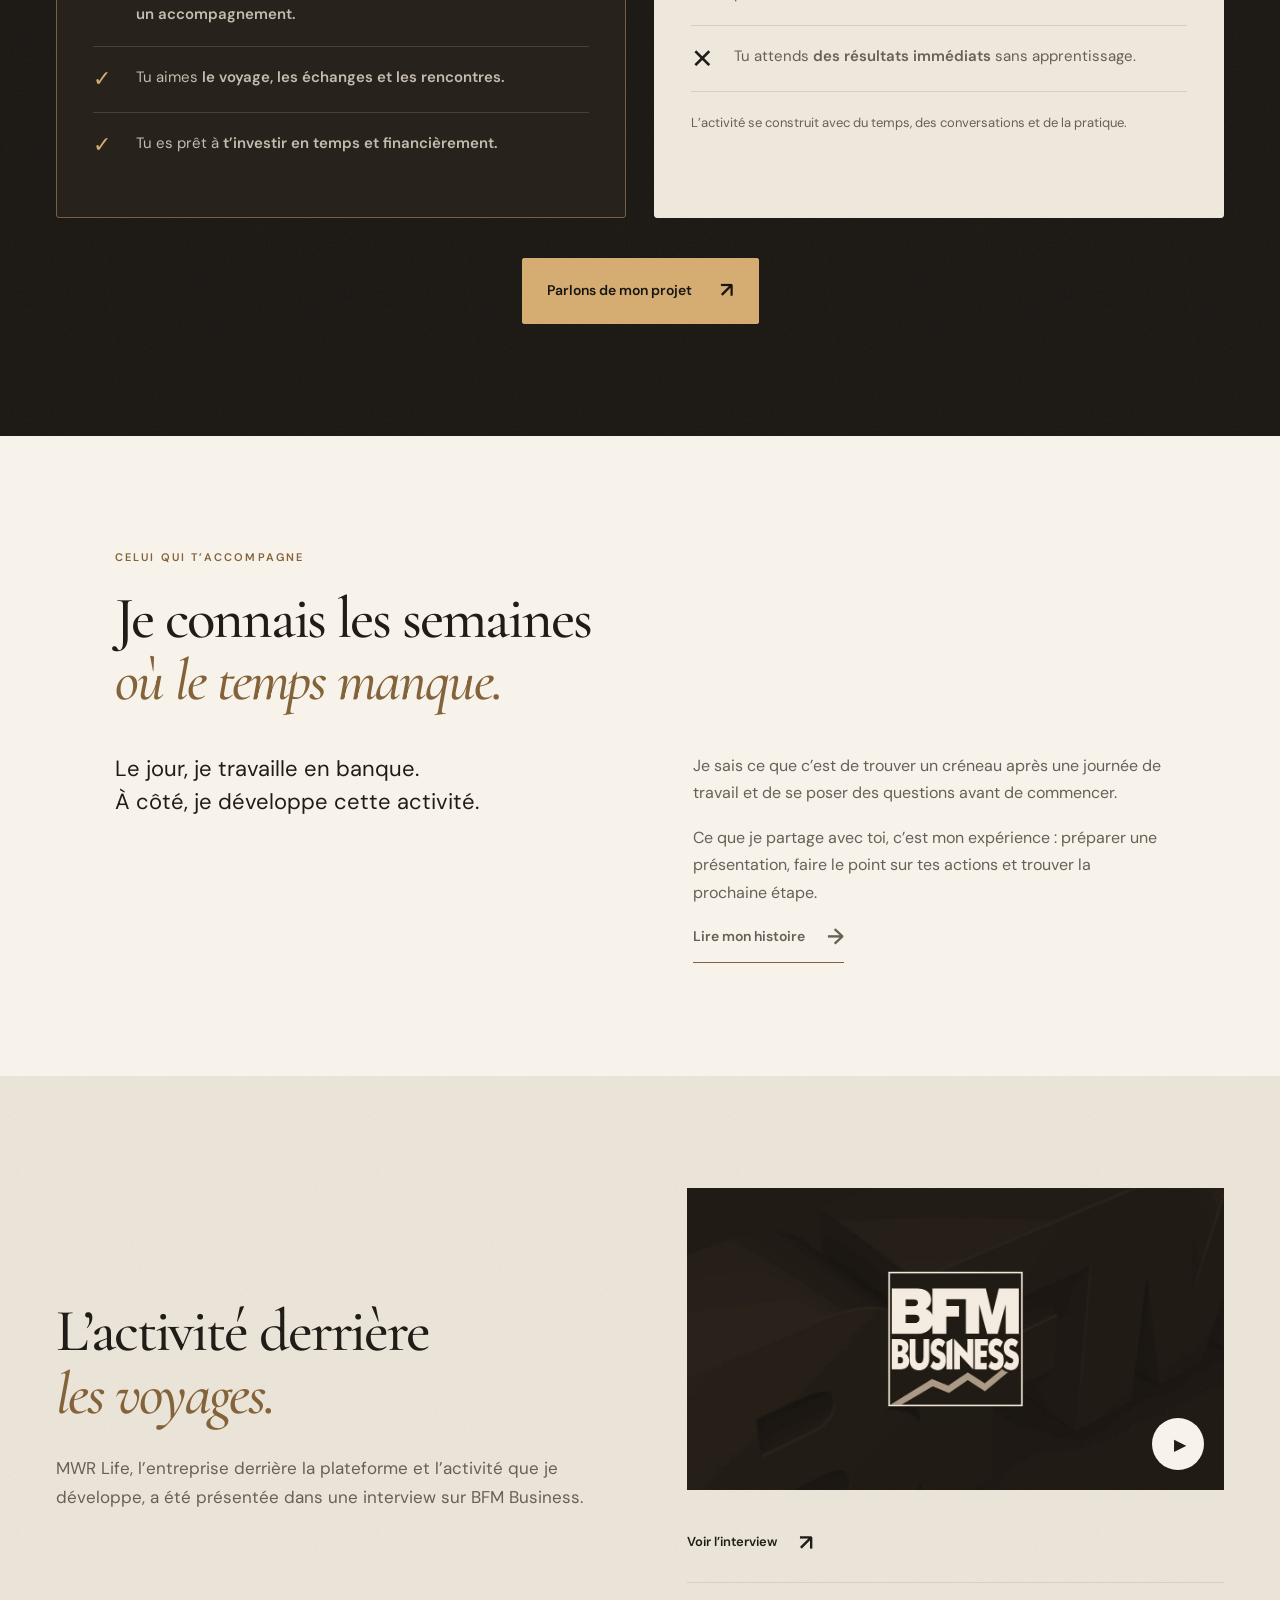
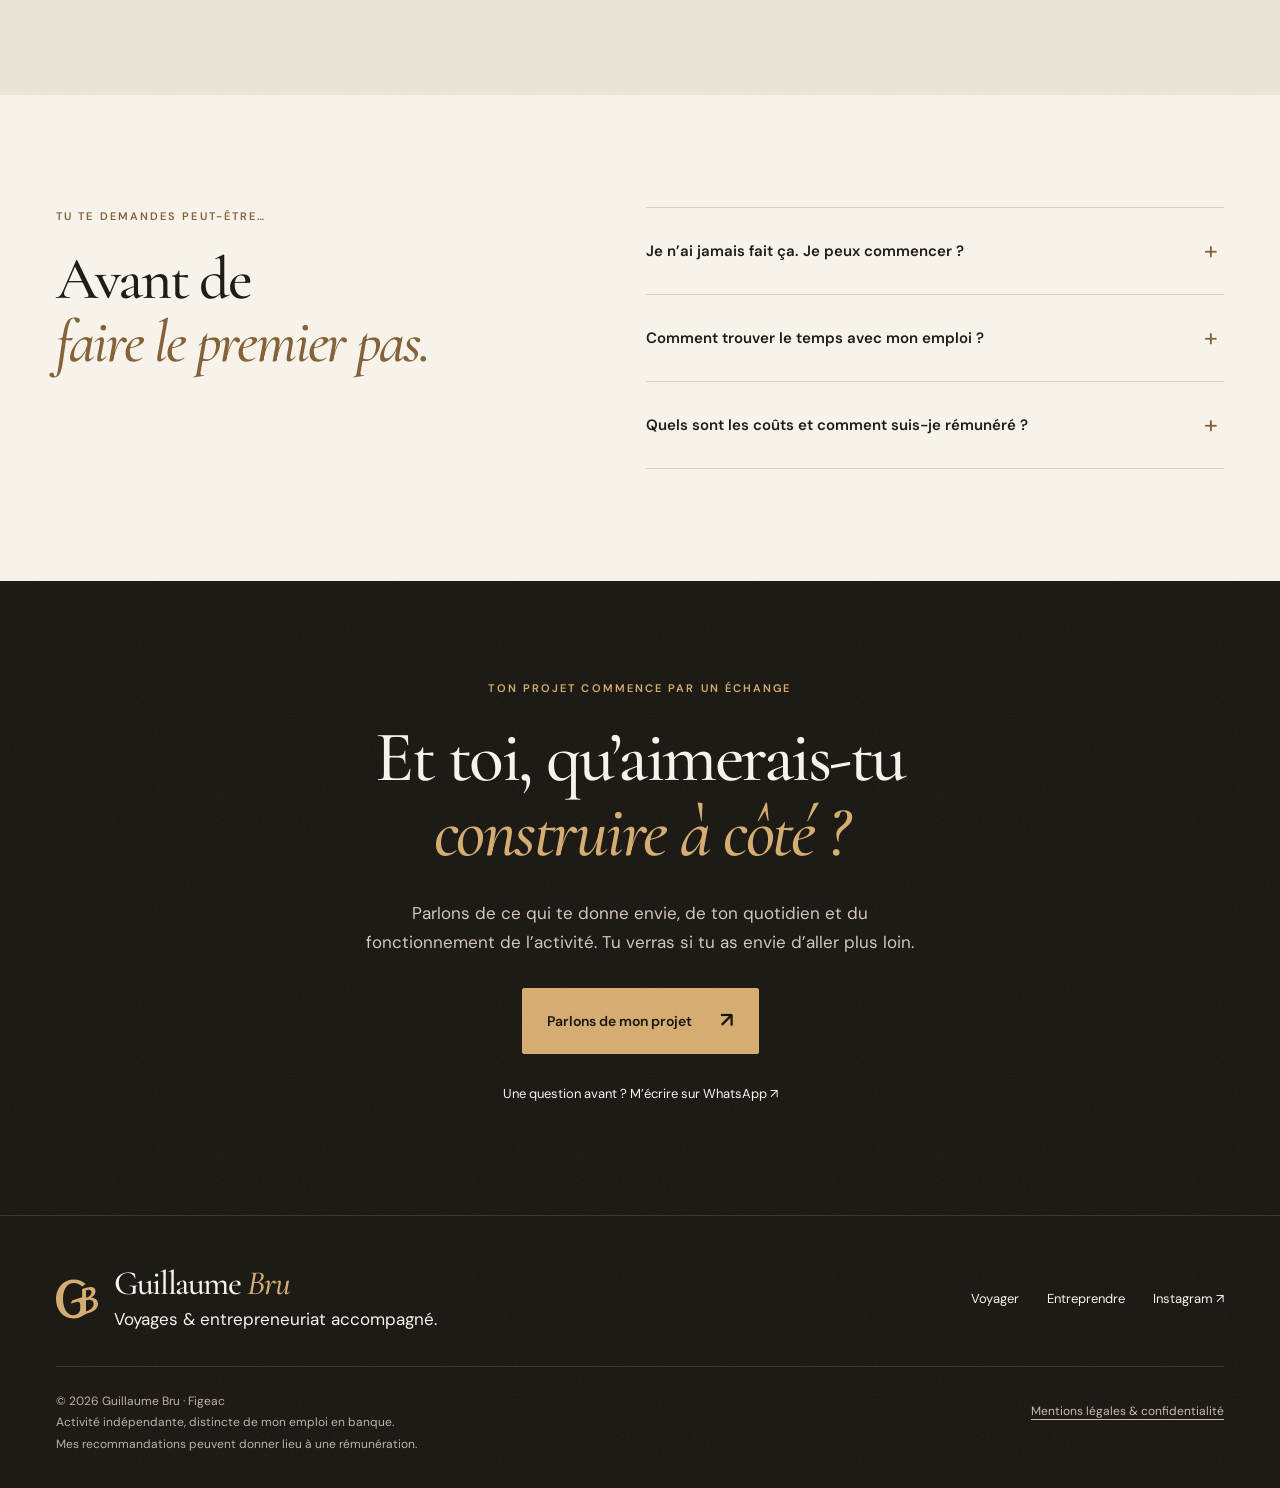
==== commit 1a75ecfc: "Nouveau logo GB sur tout le site - En-tête des 4 pages : monogramme GB devant « Guillaume Bru » - Ma" ====
--- a/activite.html
+++ b/activite.html
@@ -1,4 +1,4 @@
-<!doctype html><html lang="fr"><head><meta charset="utf-8"><script>document.documentElement.classList.add('js');setTimeout(function(){if(!window.__revealReady)document.documentElement.classList.add('reveal-all')},3500)</script><meta name="viewport" content="width=device-width,initial-scale=1"><meta name="theme-color" content="#191612"><meta name="robots" content="index,follow"><title>Transforme ta passion du voyage en activité — Guillaume Bru</title><meta name="description" content="Tu peux aimer ton travail et construire autre chose. Je t’accompagne pour lancer une activité autour du voyage, à côté de ton emploi."><meta property="og:title" content="Transforme ta passion du voyage en activité — Guillaume Bru"><meta property="og:description" content="Tu peux aimer ton travail et construire autre chose. Je t’accompagne pour lancer une activité autour du voyage, à côté de ton emploi."><meta property="og:type" content="website"><meta property="og:site_name" content="Guillaume Bru"><meta property="og:locale" content="fr_FR"><meta property="og:url" content="https://guillaumebru.com/activite.html"><meta property="og:image" content="https://guillaumebru.com/assets/og-card.jpg"><meta property="og:image:width" content="1200"><meta property="og:image:height" content="630"><meta property="og:image:alt" content="Guillaume Bru — Banquier le jour. Entrepreneur le soir."><meta name="twitter:card" content="summary_large_image"><link rel="canonical" href="https://guillaumebru.com/activite.html"><link rel="icon" href="favicon.svg" type="image/svg+xml"><link rel="icon" href="favicon-48.png" type="image/png" sizes="48x48"><link rel="apple-touch-icon" href="apple-touch-icon.png"><link rel="preload" href="assets/editorial.woff2" as="font" type="font/woff2" crossorigin><link rel="preload" href="assets/sans.woff2" as="font" type="font/woff2" crossorigin><link rel="stylesheet" href="site.css?v=20261110-premium"><script src="app.js?v=20261110-premium" defer></script></head><body data-page="activity"><a class="skip-link" href="#main">Aller au contenu</a><header class="site-header"><div class="wrap header-inner"><a class="brand" href="index.html" aria-label="Guillaume Bru, accueil">Guillaume <em>Bru</em></a><button class="menu-toggle" aria-expanded="false" aria-controls="main-navigation">Menu</button><nav class="header-nav" id="main-navigation" aria-label="Navigation principale"><a href="voyages.html">Voyager</a><a href="activite.html" aria-current="page">Entreprendre</a><a href="histoire.html">Guillaume</a><a class="button" href="#contact">On en parle ? <span aria-hidden="true">↗</span></a></nav></div></header><main id="main" class="">
+<!doctype html><html lang="fr"><head><meta charset="utf-8"><script>document.documentElement.classList.add('js');setTimeout(function(){if(!window.__revealReady)document.documentElement.classList.add('reveal-all')},3500)</script><meta name="viewport" content="width=device-width,initial-scale=1"><meta name="theme-color" content="#191612"><meta name="robots" content="index,follow"><title>Transforme ta passion du voyage en activité — Guillaume Bru</title><meta name="description" content="Tu peux aimer ton travail et construire autre chose. Je t’accompagne pour lancer une activité autour du voyage, à côté de ton emploi."><meta property="og:title" content="Transforme ta passion du voyage en activité — Guillaume Bru"><meta property="og:description" content="Tu peux aimer ton travail et construire autre chose. Je t’accompagne pour lancer une activité autour du voyage, à côté de ton emploi."><meta property="og:type" content="website"><meta property="og:site_name" content="Guillaume Bru"><meta property="og:locale" content="fr_FR"><meta property="og:url" content="https://guillaumebru.com/activite.html"><meta property="og:image" content="https://guillaumebru.com/assets/og-card.jpg?v=2"><meta property="og:image:width" content="1200"><meta property="og:image:height" content="630"><meta property="og:image:alt" content="Guillaume Bru — Banquier le jour. Entrepreneur le soir."><meta name="twitter:card" content="summary_large_image"><link rel="canonical" href="https://guillaumebru.com/activite.html"><link rel="icon" href="favicon.svg?v=2" type="image/svg+xml"><link rel="icon" href="favicon-48.png?v=2" type="image/png" sizes="48x48"><link rel="apple-touch-icon" href="apple-touch-icon.png?v=2"><link rel="preload" href="assets/editorial.woff2" as="font" type="font/woff2" crossorigin><link rel="preload" href="assets/sans.woff2" as="font" type="font/woff2" crossorigin><link rel="stylesheet" href="site.css?v=20261110-premium"><script src="app.js?v=20261110-premium" defer></script></head><body data-page="activity"><a class="skip-link" href="#main">Aller au contenu</a><header class="site-header"><div class="wrap header-inner"><a class="brand" href="index.html" aria-label="Guillaume Bru, accueil"><svg class="brand-mark" viewBox="0 0 336 313" aria-hidden="true" focusable="false"><path fill="currentColor" fill-rule="evenodd" d="M 237 37 C 214 14 182 0 141 0 C 62 0 0 66 0 155 C 0 246 58 313 139 313 C 174 313 197 303 221 287 C 236 277 249 272 265 267 C 311 253 336 229 336 194 C 336 164 313 146 280 146 C 305 132 316 115 316 93 C 316 62 287 54 249 65 L 209 77 V 142 L 132 166 L 118.5 191 Q 117 194 120.5 193 L 163 180 C 181 174 194 183 194 204 V 233 C 194 261 171 286 139 286 C 90 286 56 232 56 154 C 56 78 92 29 142 29 C 169 29 191 40 208 57 Z M 240 89 Q 240 87 242 86.4 L 250 84 C 272 78 284 85 284 102 C 284 122 269 137 246 144 L 242 145.4 Q 240 146 240 144 Z M 240 170 Q 240 168 242 167.4 L 254 164 C 279 157 301 170 301 195 C 301 222 280 242 255 250 L 242 254.3 Q 240 255 240 253 Z"/></svg><span>Guillaume <em>Bru</em></span></a><button class="menu-toggle" aria-expanded="false" aria-controls="main-navigation">Menu</button><nav class="header-nav" id="main-navigation" aria-label="Navigation principale"><a href="voyages.html">Voyager</a><a href="activite.html" aria-current="page">Entreprendre</a><a href="histoire.html">Guillaume</a><a class="button" href="#contact">On en parle ? <span aria-hidden="true">↗</span></a></nav></div></header><main id="main" class="">
   <section class="hero hero-dark" aria-labelledby="activity-title">
     <div class="wrap hero-grid">
       <div class="hero-copy">
@@ -73,4 +73,4 @@
     </div>
   </section>
 </main>
-<footer class="site-footer"><div class="wrap"><div class="footer-top"><div class="footer-brand"><svg class="monogram" viewBox="0 0 64 64" aria-hidden="true" focusable="false"><circle cx="32" cy="32" r="30.5" fill="none" stroke="currentColor" stroke-width="1"/><circle cx="32" cy="32" r="27" fill="none" stroke="currentColor" stroke-width=".5" opacity=".55"/><text x="32.5" y="43" text-anchor="middle" font-family="Editorial, Georgia, serif" font-size="33" font-style="italic" fill="currentColor">G</text></svg><div><a class="brand" href="index.html">Guillaume <em>Bru</em></a><p>Voyages &amp; entrepreneuriat accompagné.</p></div></div><nav class="footer-links" aria-label="Navigation de pied de page"><a href="voyages.html">Voyager</a><a href="activite.html">Entreprendre</a><a href="https://www.instagram.com/guillaume.bru_/" target="_blank" rel="noopener noreferrer">Instagram ↗</a></nav></div><div class="footer-bottom"><p>© 2026 Guillaume Bru · Figeac<br>Activité indépendante, distincte de mon emploi en banque.<br>Mes recommandations peuvent donner lieu à une rémunération.</p><button class="plain-button" data-open="information-dialog">Mentions légales &amp; confidentialité</button></div></div></footer><dialog id="information-dialog" class="modal" aria-labelledby="information-title"><button class="modal-close" data-close aria-label="Fermer les mentions légales">✕</button><span class="eyebrow">Mentions légales &amp; confidentialité</span><h2 id="information-title">Pour en savoir plus.</h2><h3>Éditeur du site</h3><p>Guillaume Bru, entrepreneur individuel (EI) · micro-entreprise<br>SIREN 101 064 566 · SIRET 101 064 566 00017<br>Mandataire indépendant en services de voyages (APE 7990Z)<br>46100 Figeac, France<br>Directeur de la publication : Guillaume Bru</p><h3>Contact</h3><p><a href="mailto:guillaume.bru46@gmail.com">guillaume.bru46@gmail.com</a><br><a href="https://wa.me/33670026814" target="_blank" rel="noopener noreferrer">WhatsApp : 06 70 02 68 14 ↗</a></p><h3>Hébergement</h3><p>GitHub, Inc. · 88 Colin P. Kelly Jr. Street, San Francisco, CA 94107, États-Unis · +1 877 448 4820</p><h3>Mon activité</h3><p>Je recommande la plateforme Travel Advantage dans le cadre de mon activité indépendante auprès de MWR Life. Certaines recommandations peuvent me donner droit à une rémunération. Cette activité est distincte de mon emploi en banque.</p><h3>Tes données</h3><p>Ce site n’intègre pas de formulaire de collecte. Pour connaître sa fréquentation (nombre de visites, pages vues, provenance), il utilise Cloudflare Web Analytics, qui ne dépose pas de cookie et ne te suit pas d’un site à l’autre. Les échanges se font via WhatsApp, Calendly ou Instagram. La vidéo YouTube et l’agenda Calendly ne se chargent dans la page que lorsque tu cliques pour les ouvrir. Ces services appliquent leurs propres conditions et politiques de confidentialité. L’hébergeur peut enregistrer des données techniques de connexion, comme l’adresse IP, pour assurer le fonctionnement et la sécurité du site.</p><h3>Photos et médias</h3><p>Les photos personnelles sont utilisées pour présenter mon univers. Les mentions de médias renvoient aux contenus consacrés à la plateforme ou à l’entreprise ; elles ne constituent pas une recommandation de leur part.</p></dialog><!-- Cloudflare Web Analytics --><script type='module' src='https://static.cloudflareinsights.com/beacon.min.js' data-cf-beacon='{"token": "7118e7da68ed434f9c228f956c5463e0"}'></script><!-- End Cloudflare Web Analytics --></body></html>+<footer class="site-footer"><div class="wrap"><div class="footer-top"><div class="footer-brand"><svg class="monogram" viewBox="0 0 336 313" aria-hidden="true" focusable="false"><path fill="currentColor" fill-rule="evenodd" d="M 237 37 C 214 14 182 0 141 0 C 62 0 0 66 0 155 C 0 246 58 313 139 313 C 174 313 197 303 221 287 C 236 277 249 272 265 267 C 311 253 336 229 336 194 C 336 164 313 146 280 146 C 305 132 316 115 316 93 C 316 62 287 54 249 65 L 209 77 V 142 L 132 166 L 118.5 191 Q 117 194 120.5 193 L 163 180 C 181 174 194 183 194 204 V 233 C 194 261 171 286 139 286 C 90 286 56 232 56 154 C 56 78 92 29 142 29 C 169 29 191 40 208 57 Z M 240 89 Q 240 87 242 86.4 L 250 84 C 272 78 284 85 284 102 C 284 122 269 137 246 144 L 242 145.4 Q 240 146 240 144 Z M 240 170 Q 240 168 242 167.4 L 254 164 C 279 157 301 170 301 195 C 301 222 280 242 255 250 L 242 254.3 Q 240 255 240 253 Z"/></svg><div><a class="brand" href="index.html">Guillaume <em>Bru</em></a><p>Voyages &amp; entrepreneuriat accompagné.</p></div></div><nav class="footer-links" aria-label="Navigation de pied de page"><a href="voyages.html">Voyager</a><a href="activite.html">Entreprendre</a><a href="https://www.instagram.com/guillaume.bru_/" target="_blank" rel="noopener noreferrer">Instagram ↗</a></nav></div><div class="footer-bottom"><p>© 2026 Guillaume Bru · Figeac<br>Activité indépendante, distincte de mon emploi en banque.<br>Mes recommandations peuvent donner lieu à une rémunération.</p><button class="plain-button" data-open="information-dialog">Mentions légales &amp; confidentialité</button></div></div></footer><dialog id="information-dialog" class="modal" aria-labelledby="information-title"><button class="modal-close" data-close aria-label="Fermer les mentions légales">✕</button><span class="eyebrow">Mentions légales &amp; confidentialité</span><h2 id="information-title">Pour en savoir plus.</h2><h3>Éditeur du site</h3><p>Guillaume Bru, entrepreneur individuel (EI) · micro-entreprise<br>SIREN 101 064 566 · SIRET 101 064 566 00017<br>Mandataire indépendant en services de voyages (APE 7990Z)<br>46100 Figeac, France<br>Directeur de la publication : Guillaume Bru</p><h3>Contact</h3><p><a href="mailto:guillaume.bru46@gmail.com">guillaume.bru46@gmail.com</a><br><a href="https://wa.me/33670026814" target="_blank" rel="noopener noreferrer">WhatsApp : 06 70 02 68 14 ↗</a></p><h3>Hébergement</h3><p>GitHub, Inc. · 88 Colin P. Kelly Jr. Street, San Francisco, CA 94107, États-Unis · +1 877 448 4820</p><h3>Mon activité</h3><p>Je recommande la plateforme Travel Advantage dans le cadre de mon activité indépendante auprès de MWR Life. Certaines recommandations peuvent me donner droit à une rémunération. Cette activité est distincte de mon emploi en banque.</p><h3>Tes données</h3><p>Ce site n’intègre pas de formulaire de collecte. Pour connaître sa fréquentation (nombre de visites, pages vues, provenance), il utilise Cloudflare Web Analytics, qui ne dépose pas de cookie et ne te suit pas d’un site à l’autre. Les échanges se font via WhatsApp, Calendly ou Instagram. La vidéo YouTube et l’agenda Calendly ne se chargent dans la page que lorsque tu cliques pour les ouvrir. Ces services appliquent leurs propres conditions et politiques de confidentialité. L’hébergeur peut enregistrer des données techniques de connexion, comme l’adresse IP, pour assurer le fonctionnement et la sécurité du site.</p><h3>Photos et médias</h3><p>Les photos personnelles sont utilisées pour présenter mon univers. Les mentions de médias renvoient aux contenus consacrés à la plateforme ou à l’entreprise ; elles ne constituent pas une recommandation de leur part.</p></dialog><!-- Cloudflare Web Analytics --><script type='module' src='https://static.cloudflareinsights.com/beacon.min.js' data-cf-beacon='{"token": "7118e7da68ed434f9c228f956c5463e0"}'></script><!-- End Cloudflare Web Analytics --></body></html>
--- a/site.css
+++ b/site.css
@@ -271,3 +271,9 @@
 
 .ta-steps{font-size:13px;line-height:1.7;color:var(--muted);max-width:30em;margin-top:16px}
 a.pass-card{display:block;text-decoration:none;color:var(--ivory);cursor:pointer}
+
+/* Logo GB */
+.site-header .brand{display:inline-flex;align-items:center;gap:12px}
+.brand-mark{width:34px;height:auto;color:var(--gold,#d5ad72);flex:none}
+.monogram{height:auto}
+@media(max-width:620px){.brand-mark{width:28px}.site-header .brand{gap:9px}}
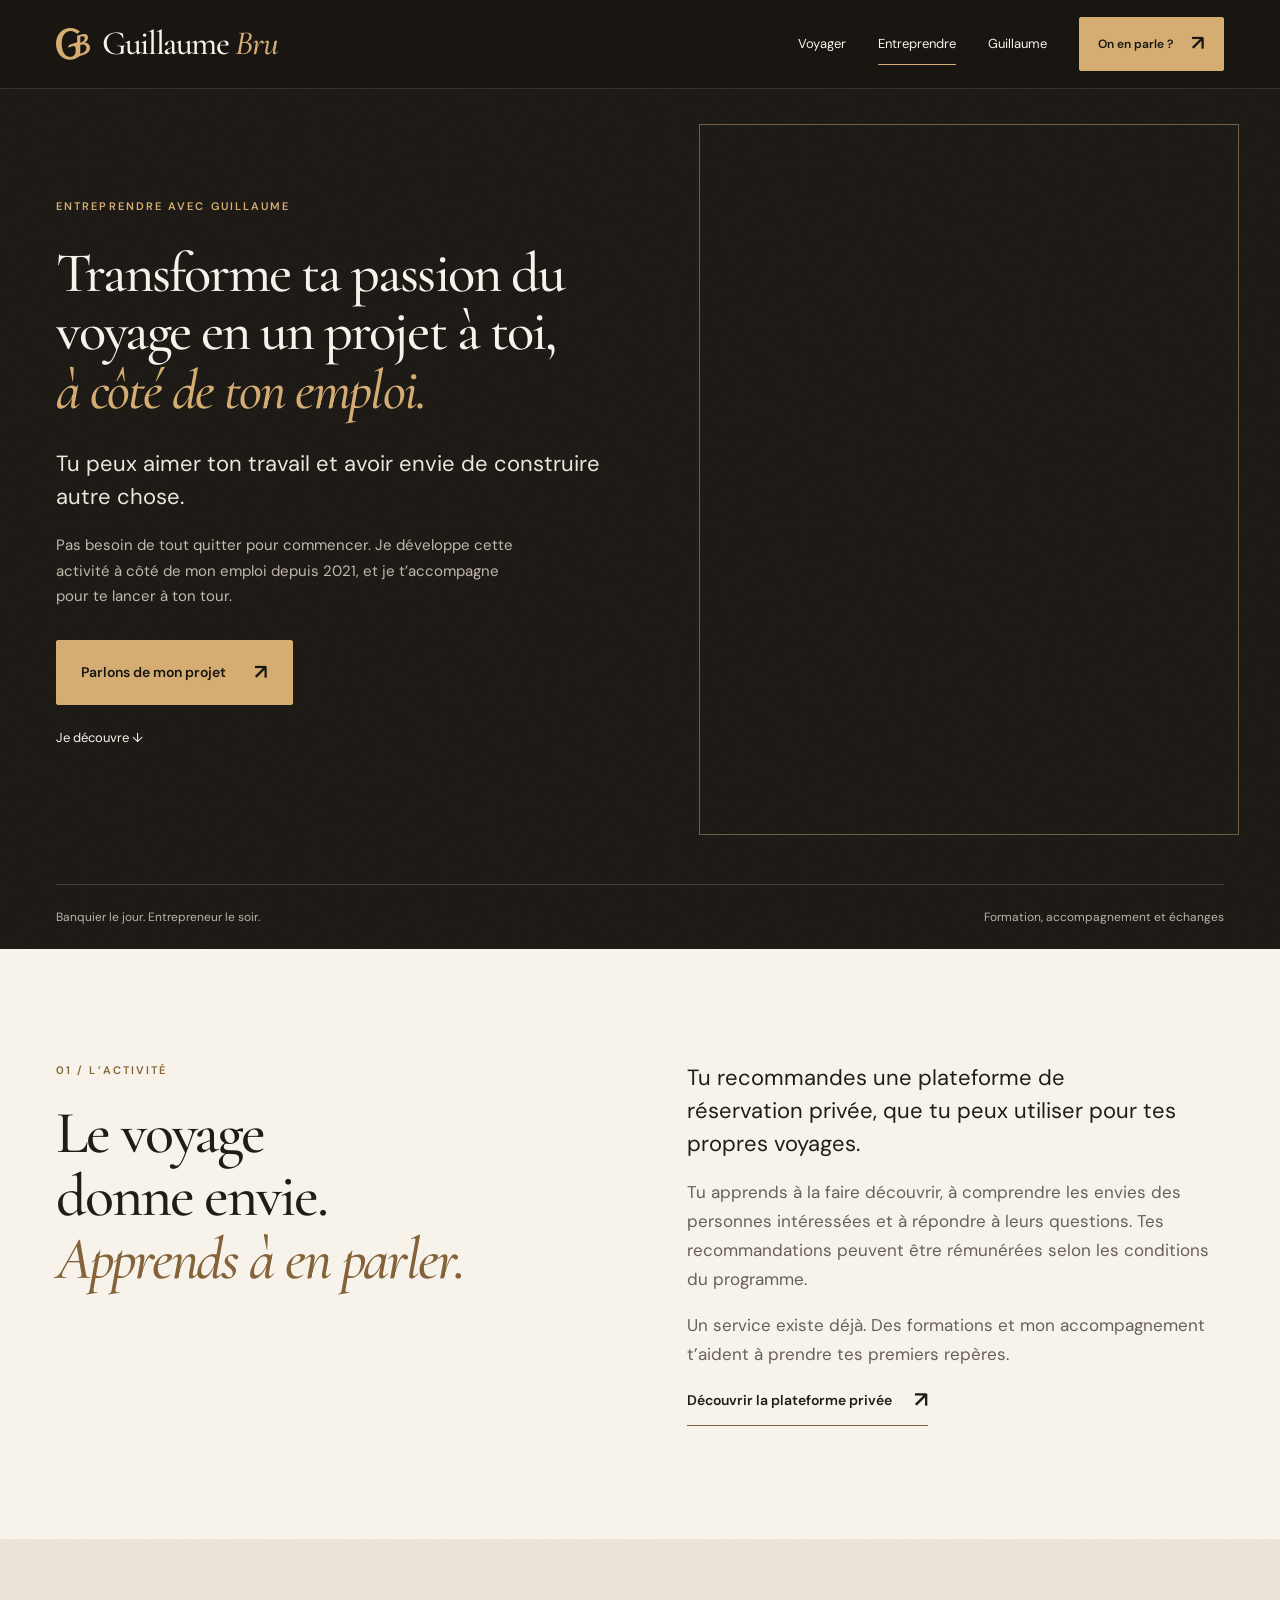
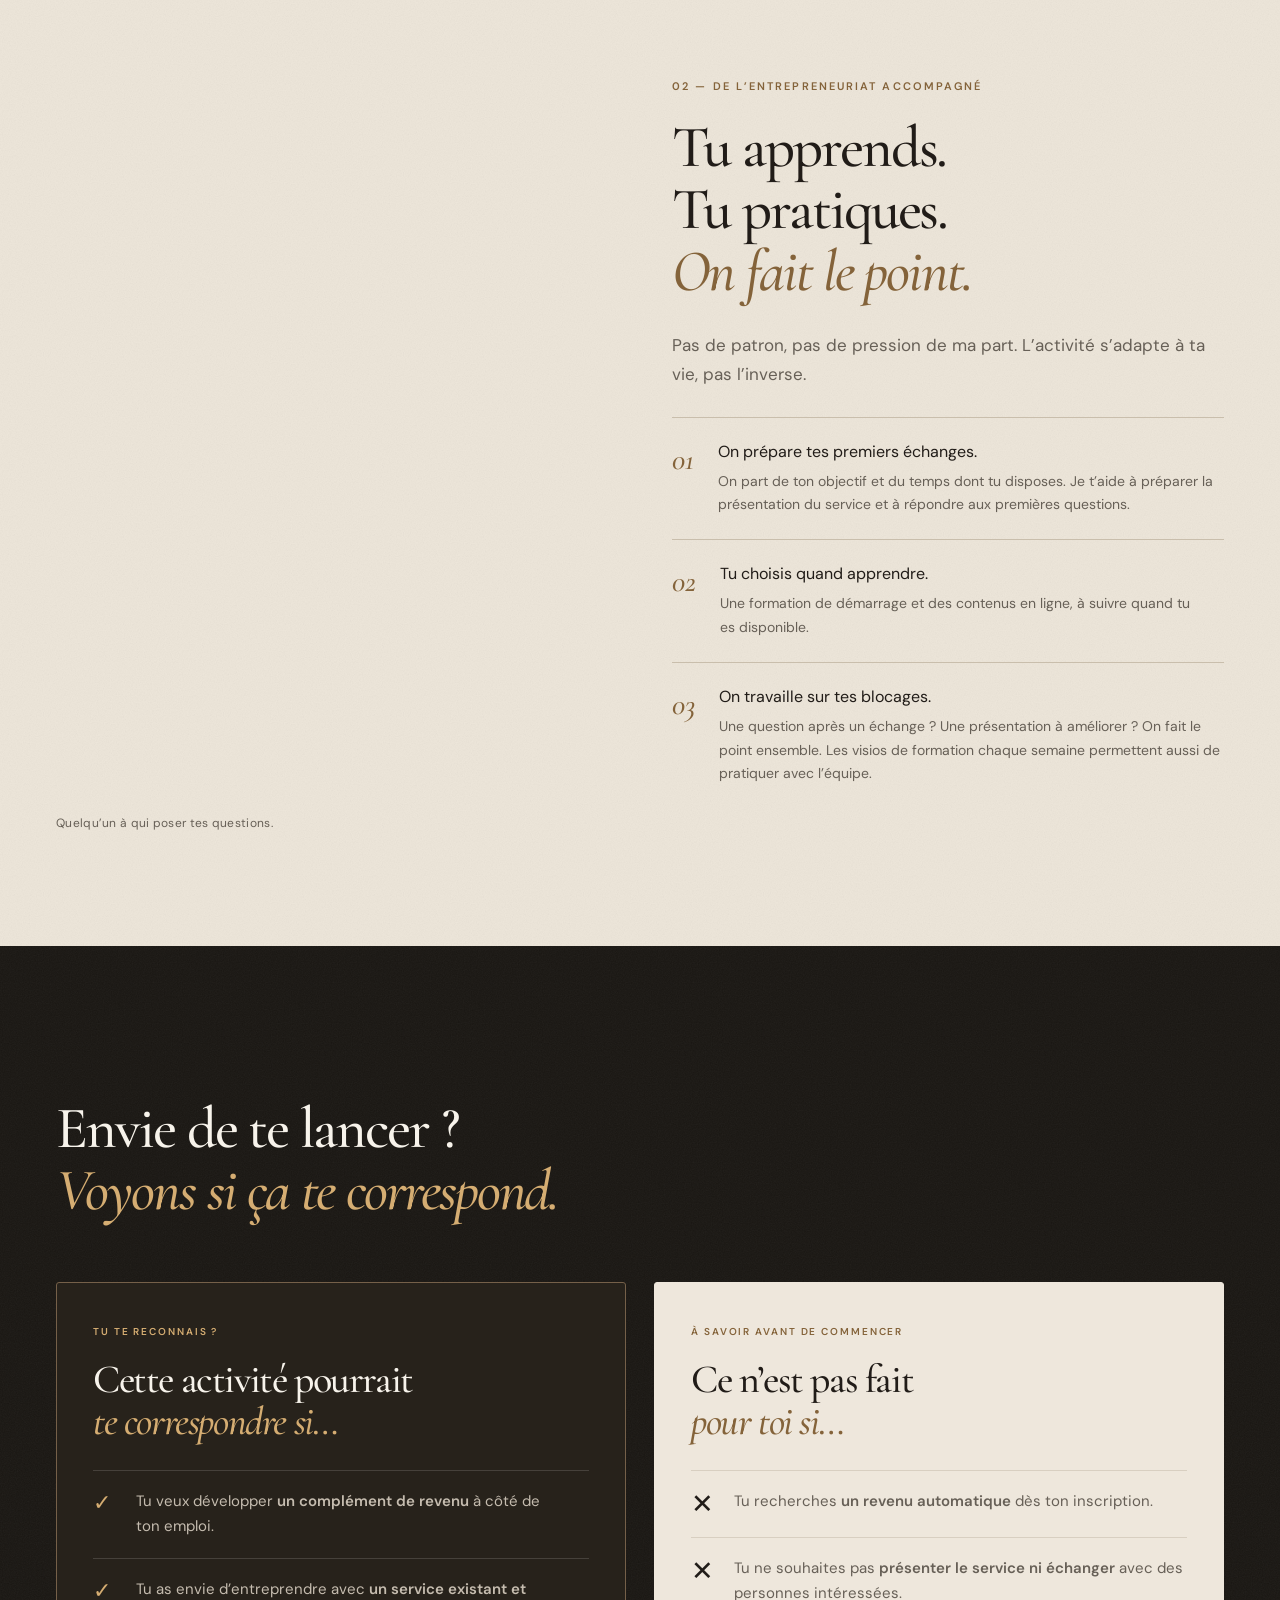
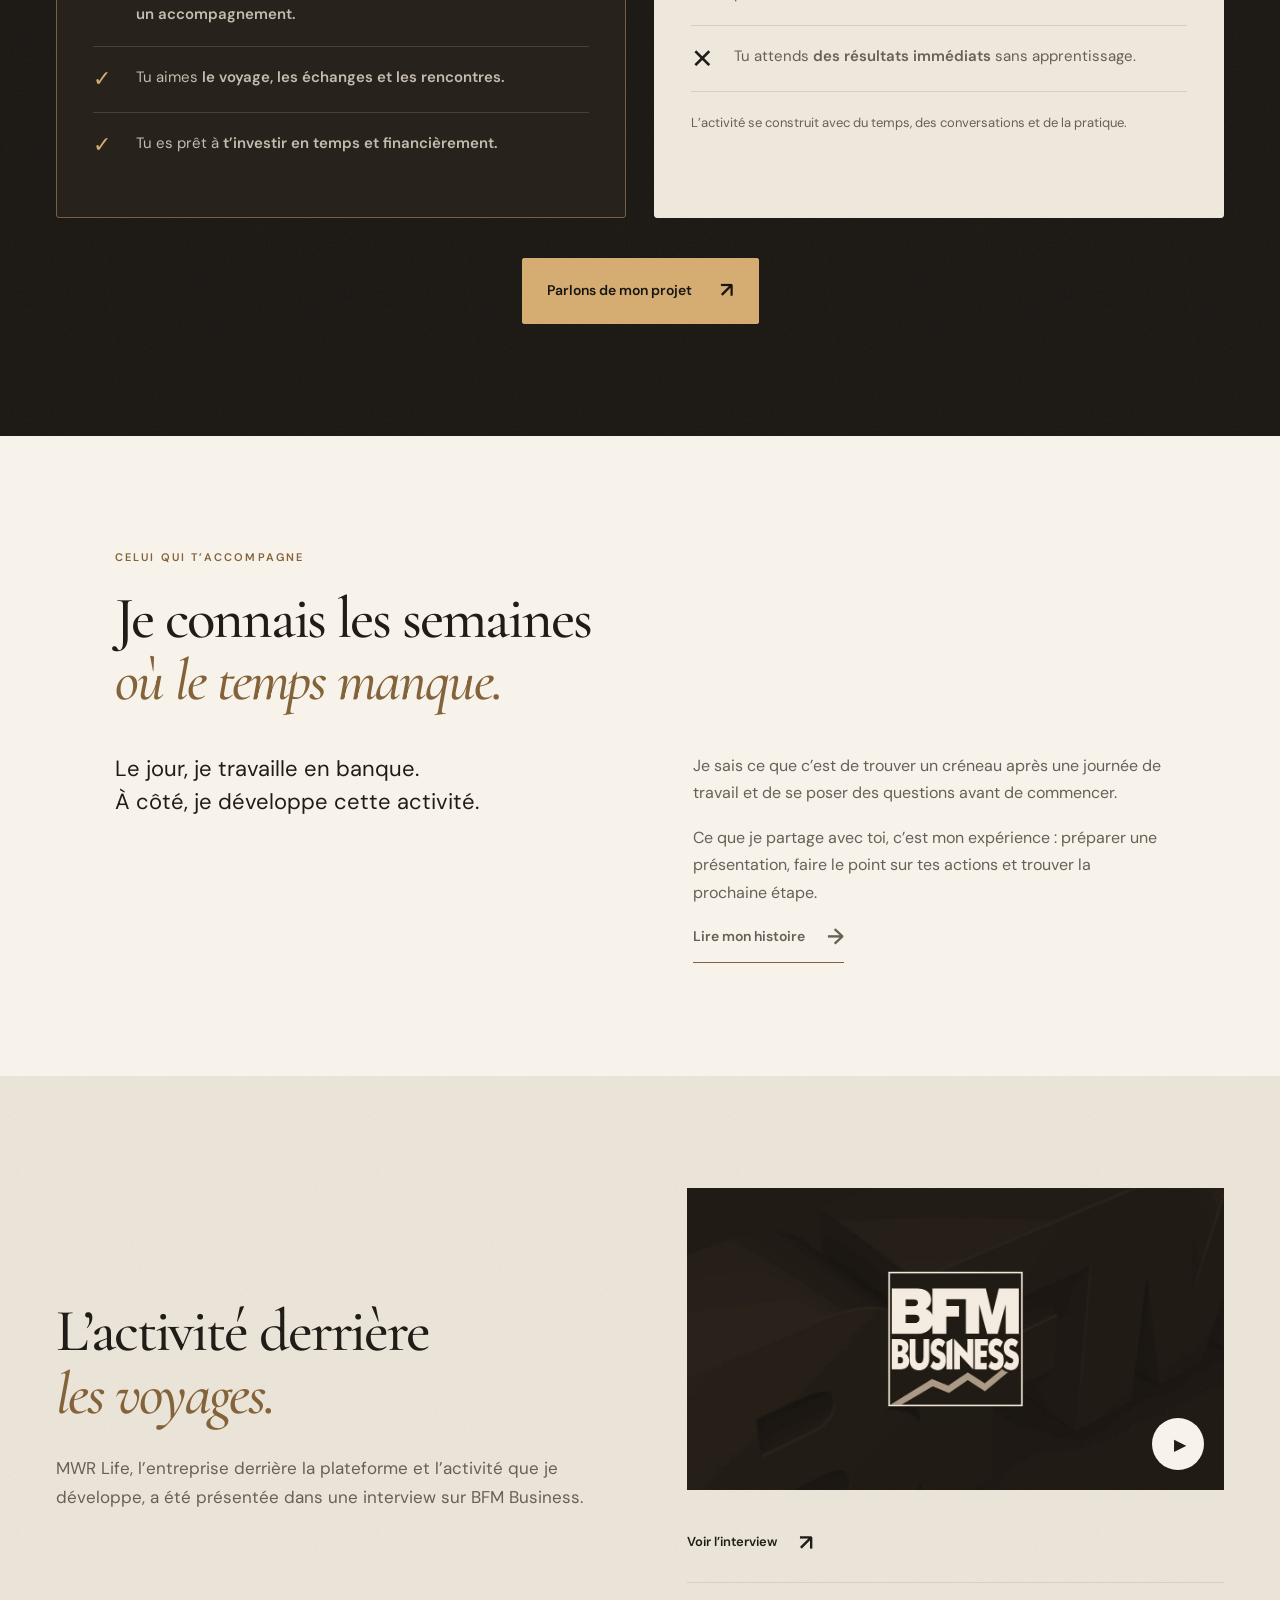
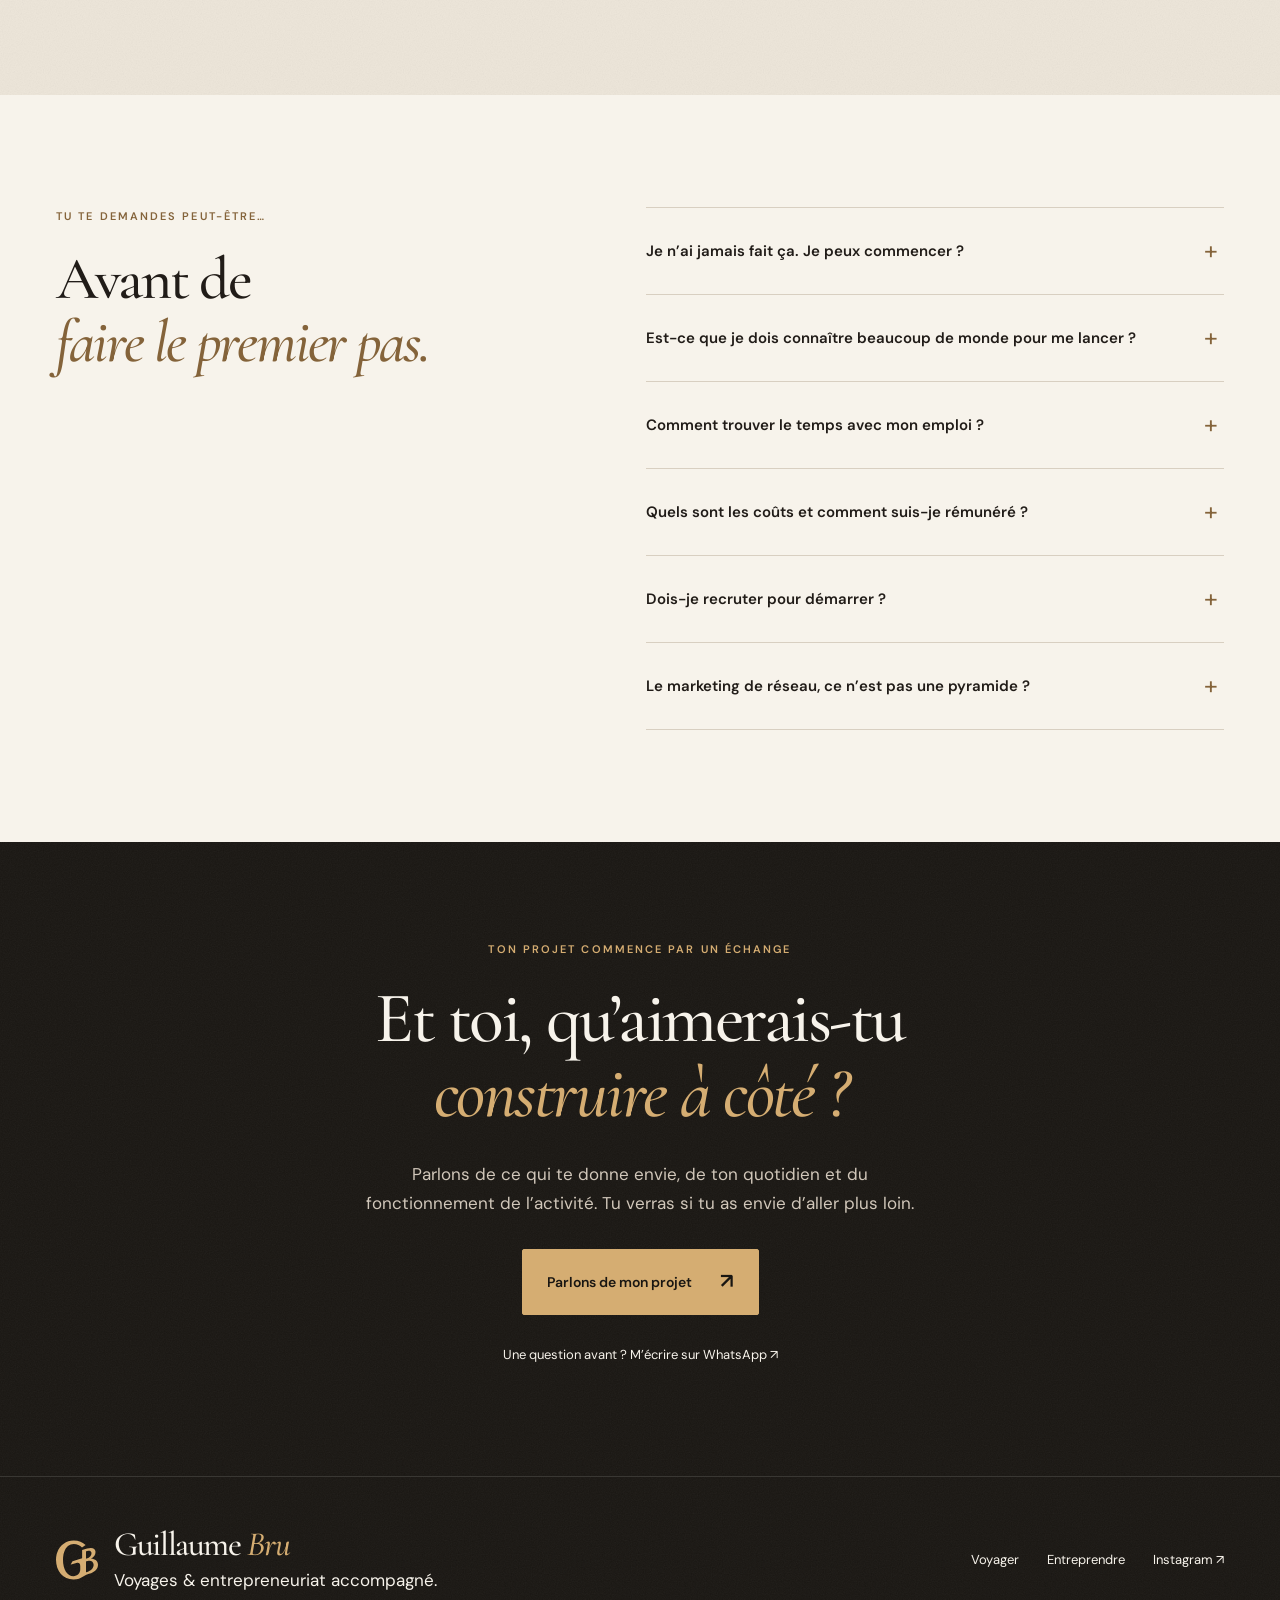
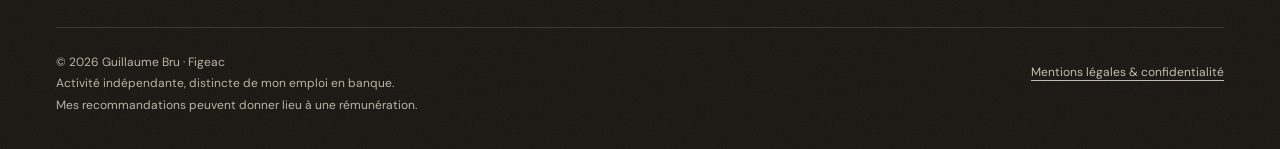
==== commit d10d6c55: "Organiser les 6 questions de activite.html" ====
--- a/activite.html
+++ b/activite.html
@@ -57,9 +57,12 @@
   <section class="section">
     <div class="wrap faq-section"><div><span class="eyebrow">Tu te demandes peut-être…</span><h2>Avant de<br><em>faire le premier pas.</em></h2></div>
       <div class="faq">
-        <details><summary>Je n’ai jamais fait ça. Je peux commencer&nbsp;? <span aria-hidden="true">+</span></summary><p>La formation de démarrage est là pour apprendre à connaître le service et à le présenter. Je t’accompagne dans la mise en pratique et dans tes premières questions.</p></details>
-        <details><summary>Comment trouver le temps avec mon emploi&nbsp;? <span aria-hidden="true">+</span></summary><p>On regarde les créneaux dont tu disposes et la place que tu veux donner à cette activité. Elle demande de la régularité : l’objectif est de trouver une organisation que tu peux tenir.</p></details>
-        <details><summary>Quels sont les coûts et comment suis-je rémunéré&nbsp;? <span aria-hidden="true">+</span></summary><p>Lors de notre échange, je te présente les conditions de démarrage, les coûts à prévoir et ce qui déclenche une rémunération. Tu disposes de ces informations avant de décider de te lancer.</p></details>
+        <details><summary>Je n’ai jamais fait ça. Je peux commencer ? <span aria-hidden="true">+</span></summary><p>Au début, on partage l’info ensemble. Lors de ton premier rendez-vous avec une personne intéressée, je m’occupe de toute la présentation et je réponds aux questions. Tu peux observer comment ça se passe. Au fil des rendez-vous, tu prends la main à ton rythme. Et quand tu es autonome, tu peux toujours m’appeler si tu as besoin d’un coup de main.</p></details>
+        <details><summary>Est-ce que je dois connaître beaucoup de monde pour me lancer ? <span aria-hidden="true">+</span></summary><p>Non. Tu apprends étape par étape à trouver tes premiers clients : repérer les personnes qui pourraient avoir besoin du service, engager la conversation et leur montrer comment la plateforme fonctionne.</p></details>
+        <details><summary>Comment trouver le temps avec mon emploi ? <span aria-hidden="true">+</span></summary><p>On part de ton agenda pour trouver des créneaux réguliers. Tu peux en réserver un pour te former, un autre pour tes rendez-vous et le suivi des personnes intéressées. On ajuste ensemble selon tes disponibilités.</p></details>
+        <details><summary>Quels sont les coûts et comment suis-je rémunéré ? <span aria-hidden="true">+</span></summary><p>Avant que tu te décides, on regarde les frais de démarrage, les frais récurrents et les conditions de rémunération. Des commissions peuvent être versées sur les abonnements vendus aux clients, par toi ou par ton équipe, selon le plan de rémunération.</p></details>
+        <details><summary>Dois-je recruter pour démarrer ? <span aria-hidden="true">+</span></summary><p>Non. Tu peux commencer par présenter la plateforme à tes premiers clients. Si tu souhaites ensuite développer une équipe, je t’accompagne aussi dans cette étape.</p></details>
+        <details><summary>Le marketing de réseau, ce n’est pas une pyramide ? <span aria-hidden="true">+</span></summary><p>Non. Un système pyramidal est illégal : on y gagne de l’argent en recrutant, sans vrai produit derrière. Le marketing de réseau est un mode de distribution reconnu : on est rémunéré sur des produits et des services réellement achetés et utilisés. Chez nous, ce sont des voyages.</p></details>
       </div>
     </div>
   </section>
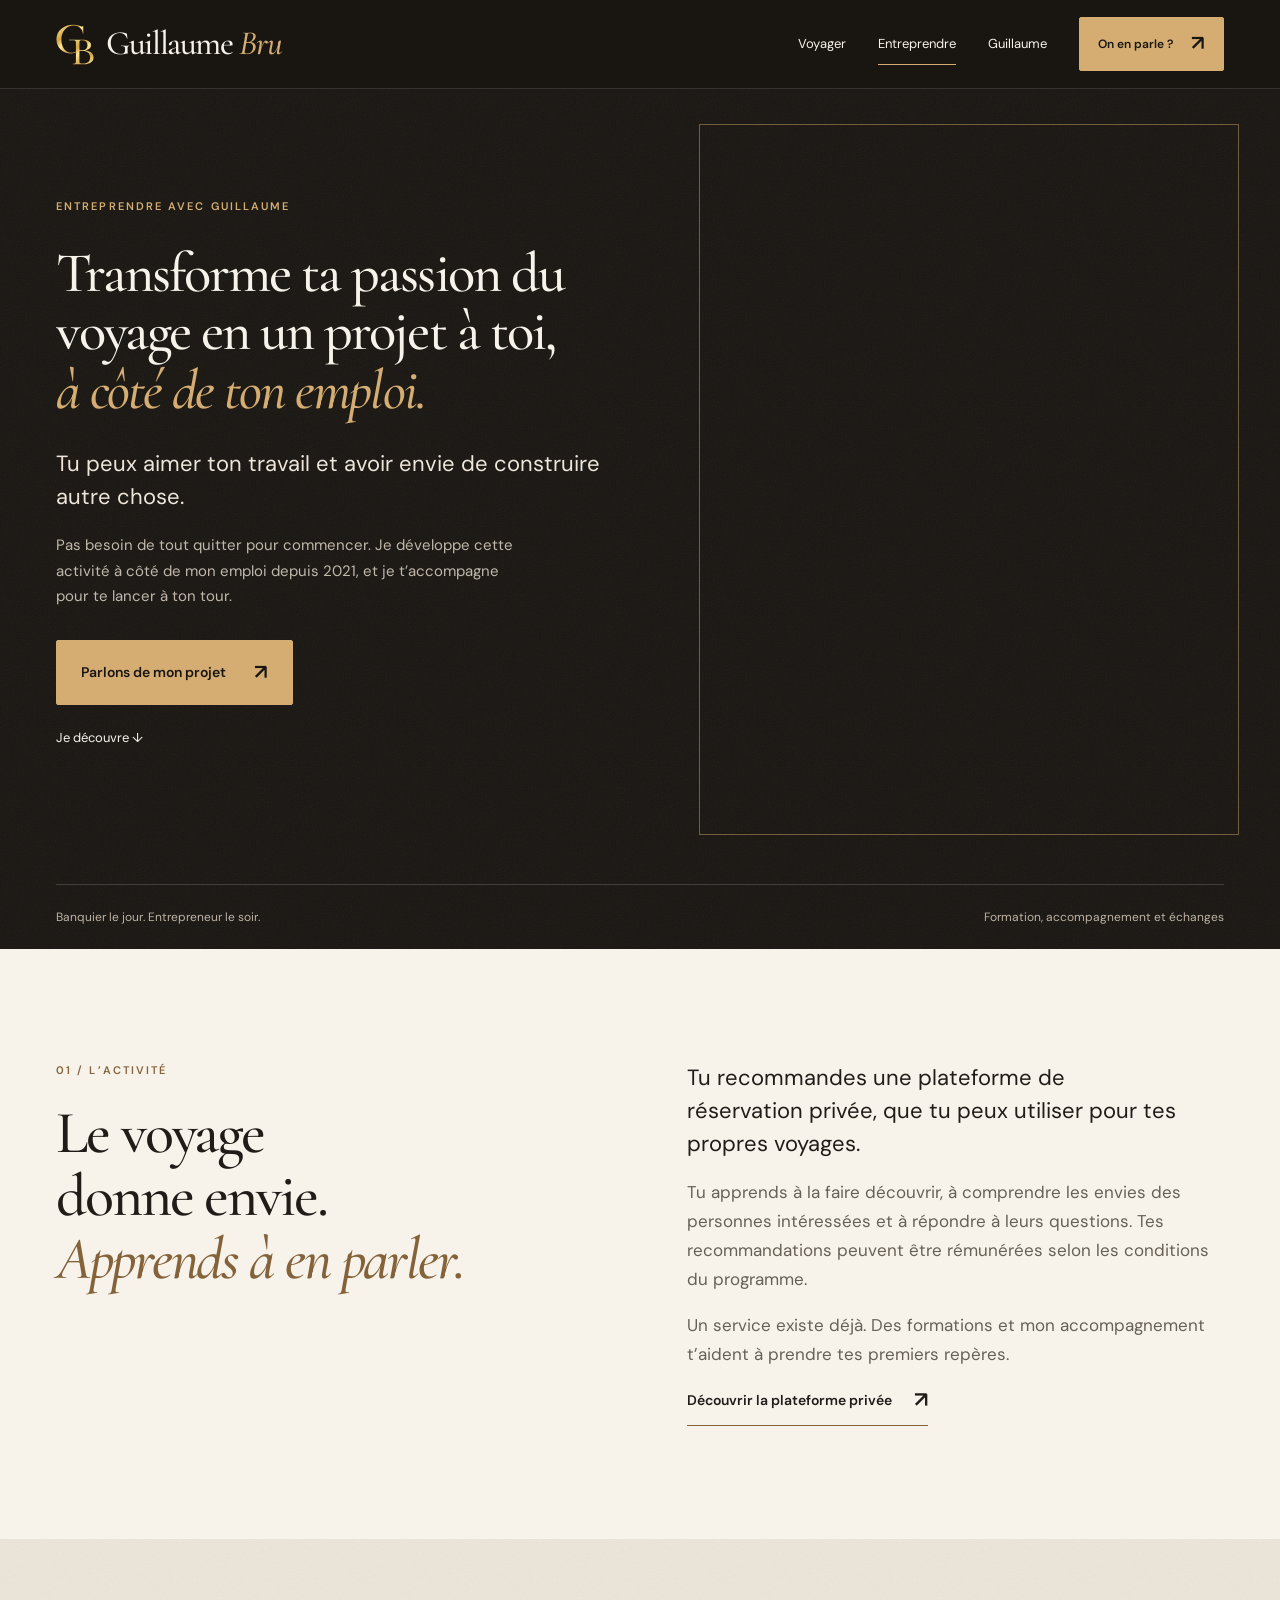
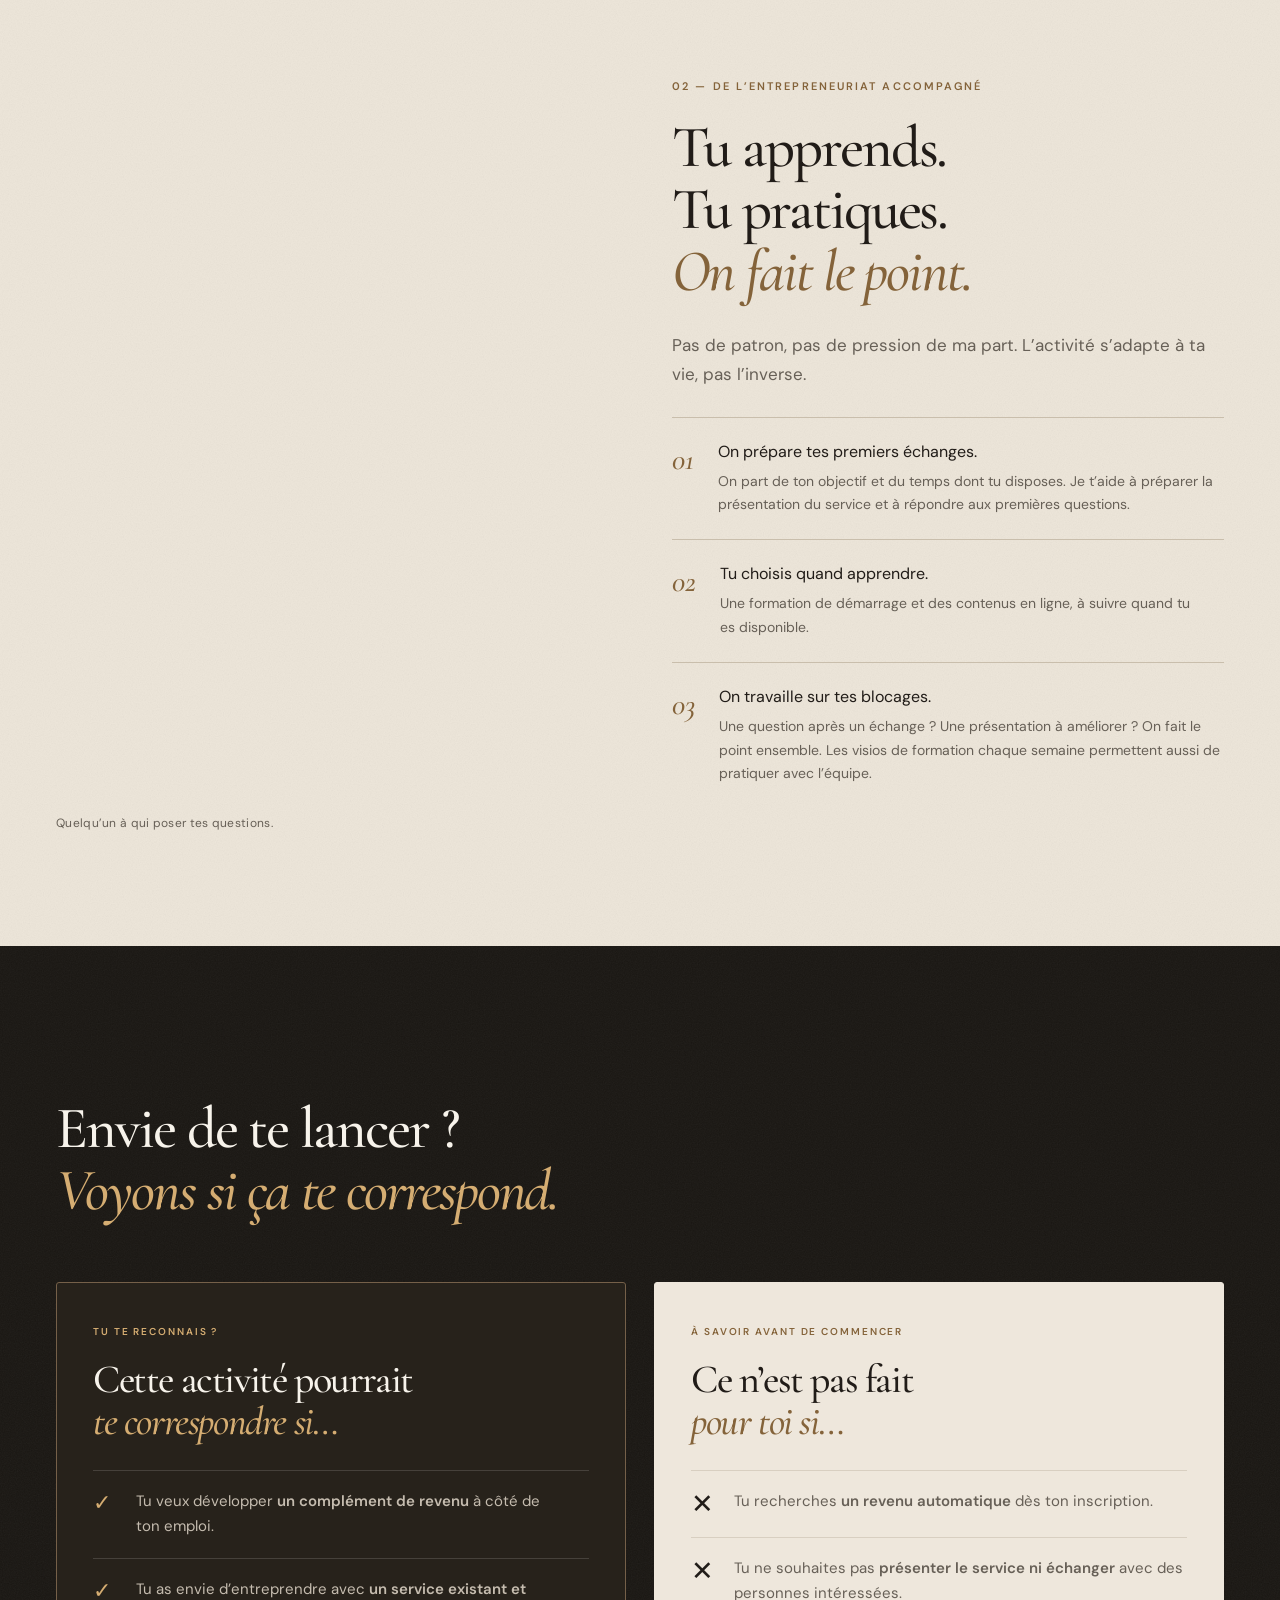
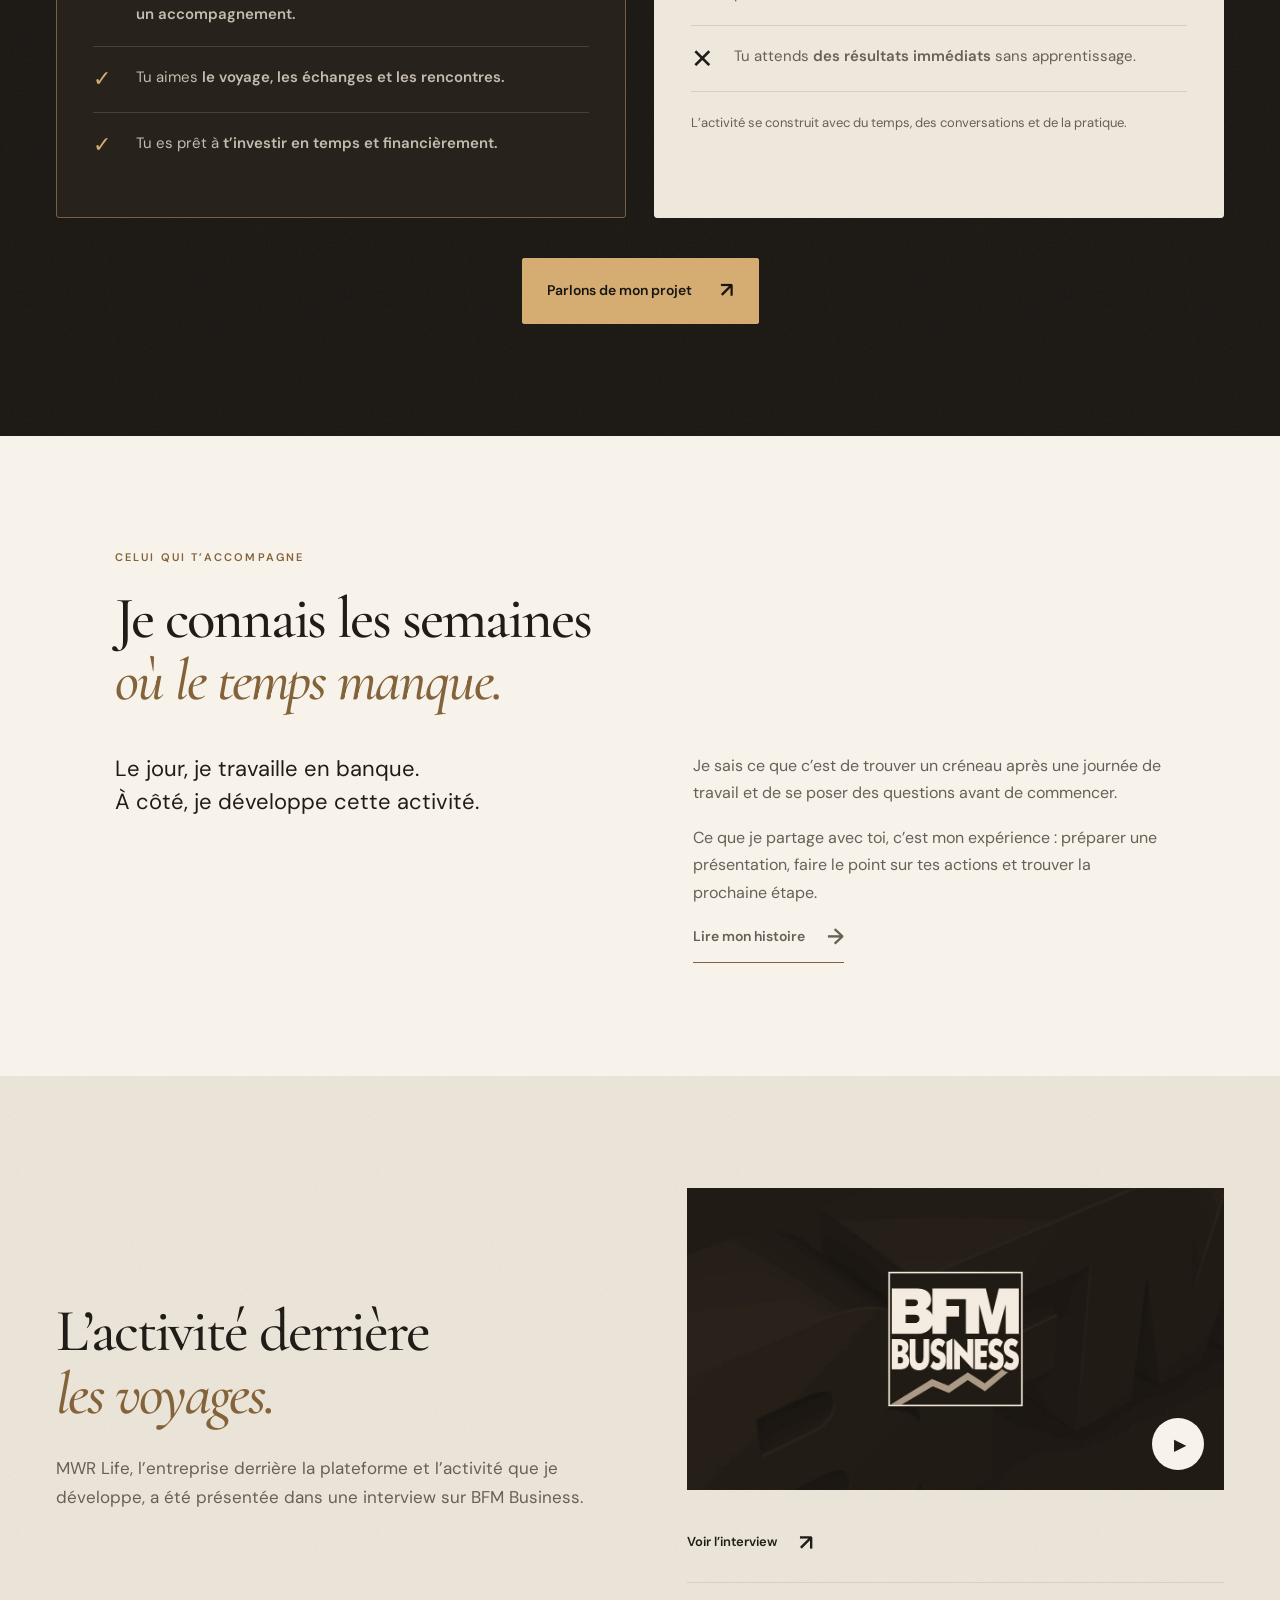
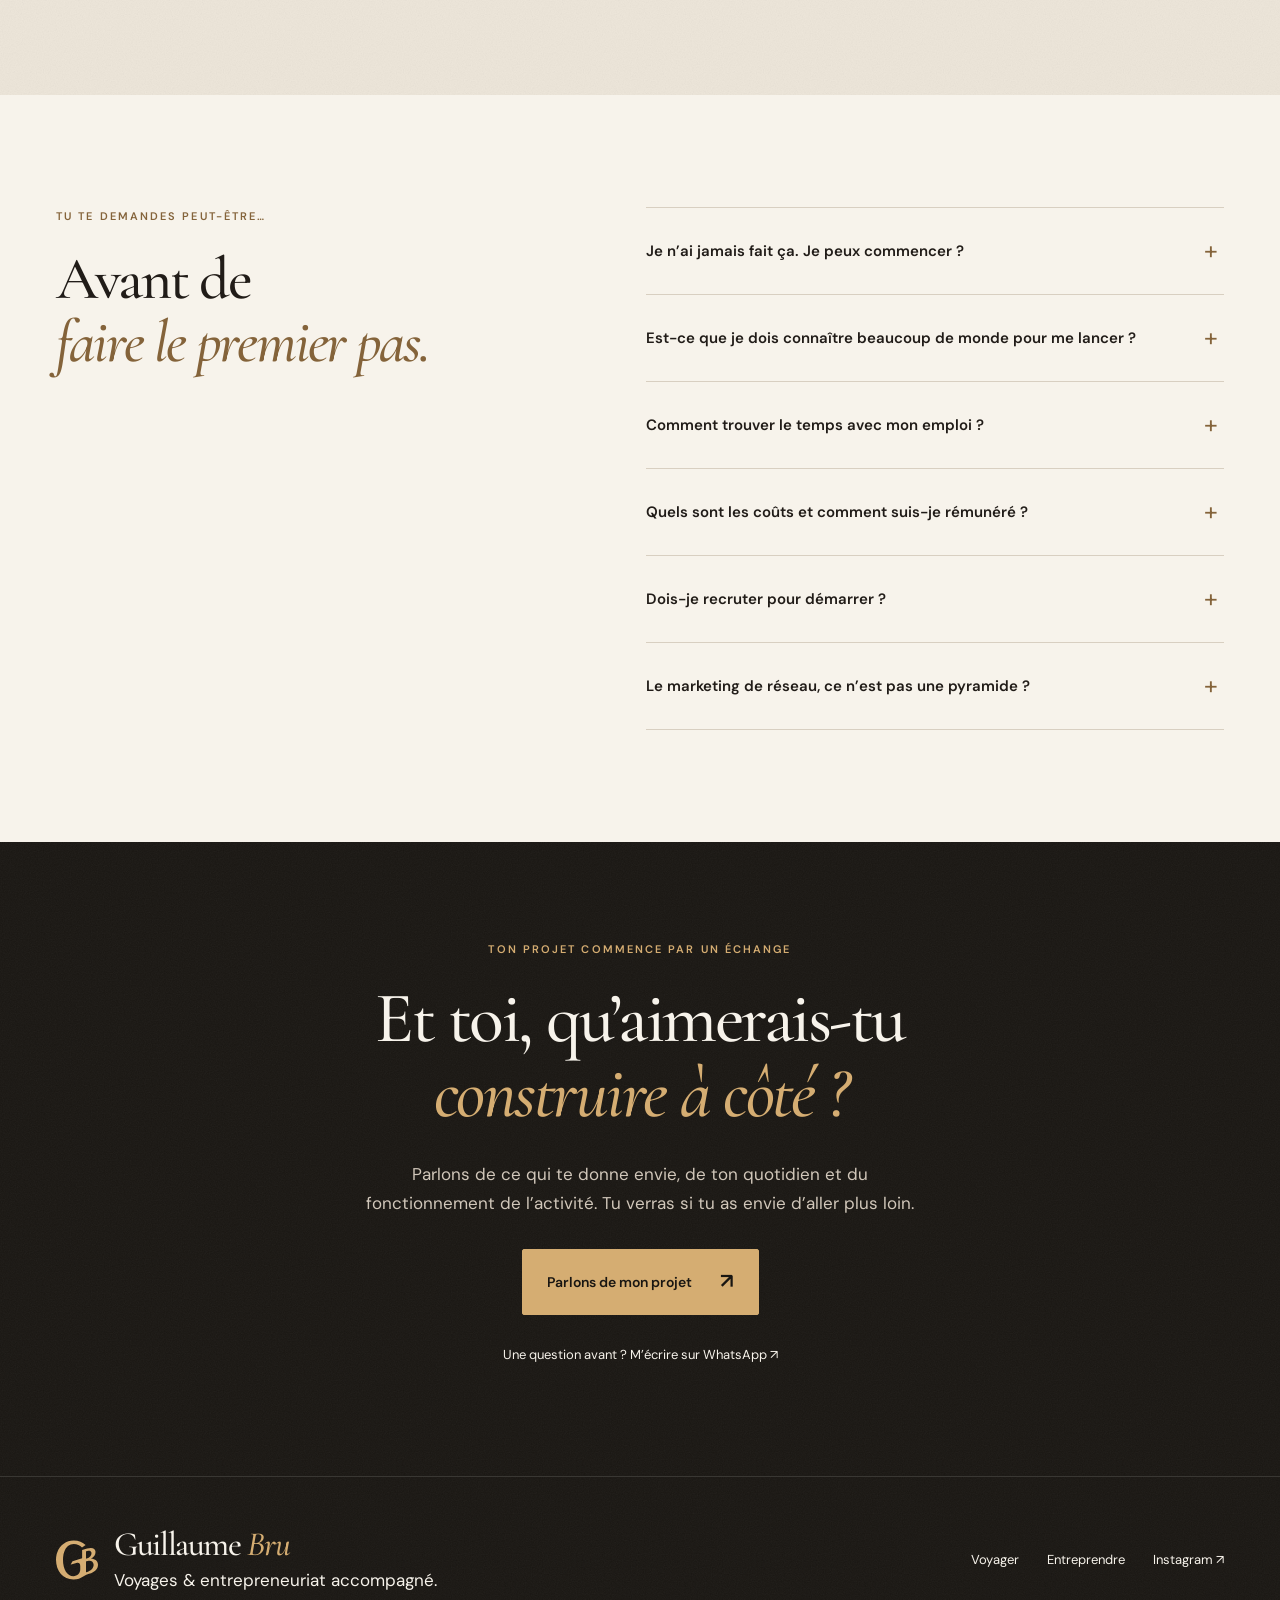
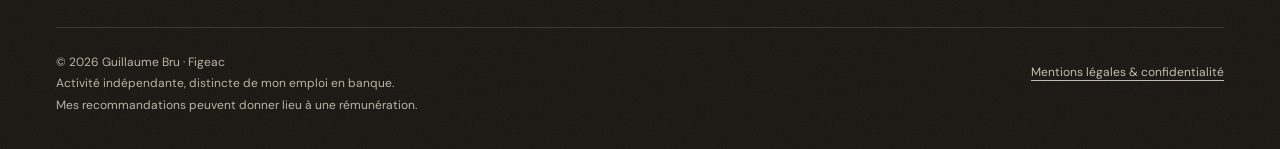
==== commit 351f5c98: "Afficher le nouveau GB dans activite.html" ====
--- a/activite.html
+++ b/activite.html
@@ -1,4 +1,4 @@
-<!doctype html><html lang="fr"><head><meta charset="utf-8"><script>document.documentElement.classList.add('js');setTimeout(function(){if(!window.__revealReady)document.documentElement.classList.add('reveal-all')},3500)</script><meta name="viewport" content="width=device-width,initial-scale=1"><meta name="theme-color" content="#191612"><meta name="robots" content="index,follow"><title>Transforme ta passion du voyage en activité — Guillaume Bru</title><meta name="description" content="Tu peux aimer ton travail et construire autre chose. Je t’accompagne pour lancer une activité autour du voyage, à côté de ton emploi."><meta property="og:title" content="Transforme ta passion du voyage en activité — Guillaume Bru"><meta property="og:description" content="Tu peux aimer ton travail et construire autre chose. Je t’accompagne pour lancer une activité autour du voyage, à côté de ton emploi."><meta property="og:type" content="website"><meta property="og:site_name" content="Guillaume Bru"><meta property="og:locale" content="fr_FR"><meta property="og:url" content="https://guillaumebru.com/activite.html"><meta property="og:image" content="https://guillaumebru.com/assets/og-card.jpg?v=2"><meta property="og:image:width" content="1200"><meta property="og:image:height" content="630"><meta property="og:image:alt" content="Guillaume Bru — Banquier le jour. Entrepreneur le soir."><meta name="twitter:card" content="summary_large_image"><link rel="canonical" href="https://guillaumebru.com/activite.html"><link rel="icon" href="favicon.svg?v=2" type="image/svg+xml"><link rel="icon" href="favicon-48.png?v=2" type="image/png" sizes="48x48"><link rel="apple-touch-icon" href="apple-touch-icon.png?v=2"><link rel="preload" href="assets/editorial.woff2" as="font" type="font/woff2" crossorigin><link rel="preload" href="assets/sans.woff2" as="font" type="font/woff2" crossorigin><link rel="stylesheet" href="site.css?v=20261110-premium"><script src="app.js?v=20261110-premium" defer></script></head><body data-page="activity"><a class="skip-link" href="#main">Aller au contenu</a><header class="site-header"><div class="wrap header-inner"><a class="brand" href="index.html" aria-label="Guillaume Bru, accueil"><svg class="brand-mark" viewBox="0 0 336 313" aria-hidden="true" focusable="false"><path fill="currentColor" fill-rule="evenodd" d="M 237 37 C 214 14 182 0 141 0 C 62 0 0 66 0 155 C 0 246 58 313 139 313 C 174 313 197 303 221 287 C 236 277 249 272 265 267 C 311 253 336 229 336 194 C 336 164 313 146 280 146 C 305 132 316 115 316 93 C 316 62 287 54 249 65 L 209 77 V 142 L 132 166 L 118.5 191 Q 117 194 120.5 193 L 163 180 C 181 174 194 183 194 204 V 233 C 194 261 171 286 139 286 C 90 286 56 232 56 154 C 56 78 92 29 142 29 C 169 29 191 40 208 57 Z M 240 89 Q 240 87 242 86.4 L 250 84 C 272 78 284 85 284 102 C 284 122 269 137 246 144 L 242 145.4 Q 240 146 240 144 Z M 240 170 Q 240 168 242 167.4 L 254 164 C 279 157 301 170 301 195 C 301 222 280 242 255 250 L 242 254.3 Q 240 255 240 253 Z"/></svg><span>Guillaume <em>Bru</em></span></a><button class="menu-toggle" aria-expanded="false" aria-controls="main-navigation">Menu</button><nav class="header-nav" id="main-navigation" aria-label="Navigation principale"><a href="voyages.html">Voyager</a><a href="activite.html" aria-current="page">Entreprendre</a><a href="histoire.html">Guillaume</a><a class="button" href="#contact">On en parle ? <span aria-hidden="true">↗</span></a></nav></div></header><main id="main" class="">
+<!doctype html><html lang="fr"><head><meta charset="utf-8"><script>document.documentElement.classList.add('js');setTimeout(function(){if(!window.__revealReady)document.documentElement.classList.add('reveal-all')},3500)</script><meta name="viewport" content="width=device-width,initial-scale=1"><meta name="theme-color" content="#191612"><meta name="robots" content="index,follow"><title>Transforme ta passion du voyage en activité — Guillaume Bru</title><meta name="description" content="Tu peux aimer ton travail et construire autre chose. Je t’accompagne pour lancer une activité autour du voyage, à côté de ton emploi."><meta property="og:title" content="Transforme ta passion du voyage en activité — Guillaume Bru"><meta property="og:description" content="Tu peux aimer ton travail et construire autre chose. Je t’accompagne pour lancer une activité autour du voyage, à côté de ton emploi."><meta property="og:type" content="website"><meta property="og:site_name" content="Guillaume Bru"><meta property="og:locale" content="fr_FR"><meta property="og:url" content="https://guillaumebru.com/activite.html"><meta property="og:image" content="https://guillaumebru.com/assets/og-card.jpg?v=2"><meta property="og:image:width" content="1200"><meta property="og:image:height" content="630"><meta property="og:image:alt" content="Guillaume Bru — Banquier le jour. Entrepreneur le soir."><meta name="twitter:card" content="summary_large_image"><link rel="canonical" href="https://guillaumebru.com/activite.html"><link rel="icon" href="favicon.svg?v=2" type="image/svg+xml"><link rel="icon" href="favicon-48.png?v=2" type="image/png" sizes="48x48"><link rel="apple-touch-icon" href="apple-touch-icon.png?v=2"><link rel="preload" href="assets/editorial.woff2" as="font" type="font/woff2" crossorigin><link rel="preload" href="assets/sans.woff2" as="font" type="font/woff2" crossorigin><link rel="stylesheet" href="site.css?v=20261110-premium"><script src="app.js?v=20261110-premium" defer></script><link rel="stylesheet" href="assets/signature-gb.css"></head><body data-page="activity"><a class="skip-link" href="#main">Aller au contenu</a><header class="site-header"><div class="wrap header-inner"><a class="brand signature-gb" href="index.html" aria-label="Guillaume Bru, accueil"><img src="assets/monogramme-gb.svg" alt="" width="38" height="41"><span>Guillaume <em>Bru</em></span></a><button class="menu-toggle" aria-expanded="false" aria-controls="main-navigation">Menu</button><nav class="header-nav" id="main-navigation" aria-label="Navigation principale"><a href="voyages.html">Voyager</a><a href="activite.html" aria-current="page">Entreprendre</a><a href="histoire.html">Guillaume</a><a class="button" href="#contact">On en parle ? <span aria-hidden="true">↗</span></a></nav></div></header><main id="main" class="">
   <section class="hero hero-dark" aria-labelledby="activity-title">
     <div class="wrap hero-grid">
       <div class="hero-copy">
--- a/site.css
+++ b/site.css
@@ -272,8 +272,13 @@
 .ta-steps{font-size:13px;line-height:1.7;color:var(--muted);max-width:30em;margin-top:16px}
 a.pass-card{display:block;text-decoration:none;color:var(--ivory);cursor:pointer}
 
-/* Logo GB */
+/* Signature de l’en-tête */
 .site-header .brand{display:inline-flex;align-items:center;gap:12px}
-.brand-mark{width:34px;height:auto;color:var(--gold,#d5ad72);flex:none}
+.site-header .brand::before{content:"";flex:none;width:38px;height:41px;background:url("assets/monogramme-gb.svg") center/contain no-repeat}
+.site-header .brand-mark{display:none}
 .monogram{height:auto}
-@media(max-width:620px){.brand-mark{width:28px}.site-header .brand{gap:9px}}
+@media(max-width:620px){
+  .site-header .brand{gap:0;min-width:44px;min-height:44px;justify-content:center}
+  .site-header .brand::before{width:32px;height:35px}
+  .site-header .brand>span{display:none}
+}
--- a/assets/signature-gb.css
+++ b/assets/signature-gb.css
@@ -0,0 +1,7 @@
+.site-header .brand.signature-gb::before { content: none; }
+.signature-gb img { display: block; flex: none; width: 38px; height: 41px; }
+@media (max-width: 620px) {
+  .site-header .signature-gb { gap: 0; min-width: 44px; min-height: 44px; justify-content: center; }
+  .signature-gb img { width: 32px; height: 35px; }
+  .site-header .signature-gb > span { display: none; }
+}
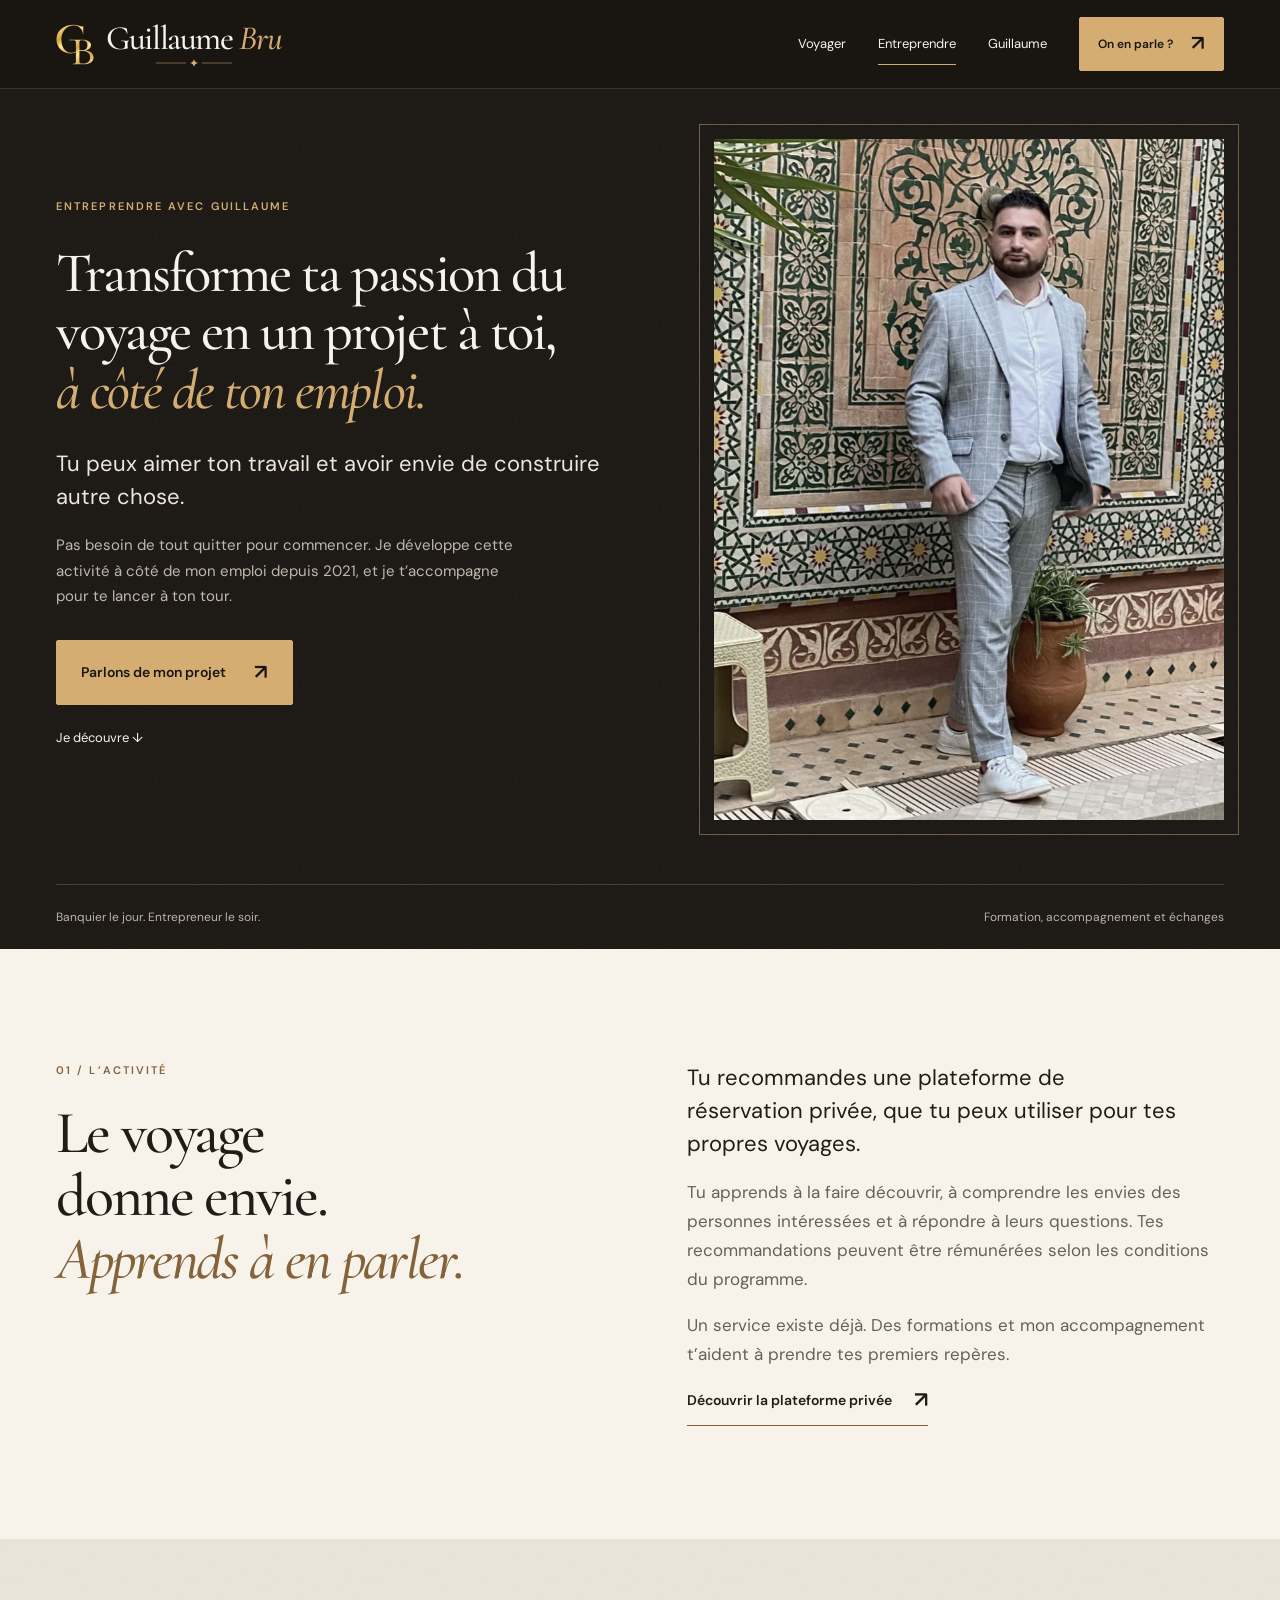
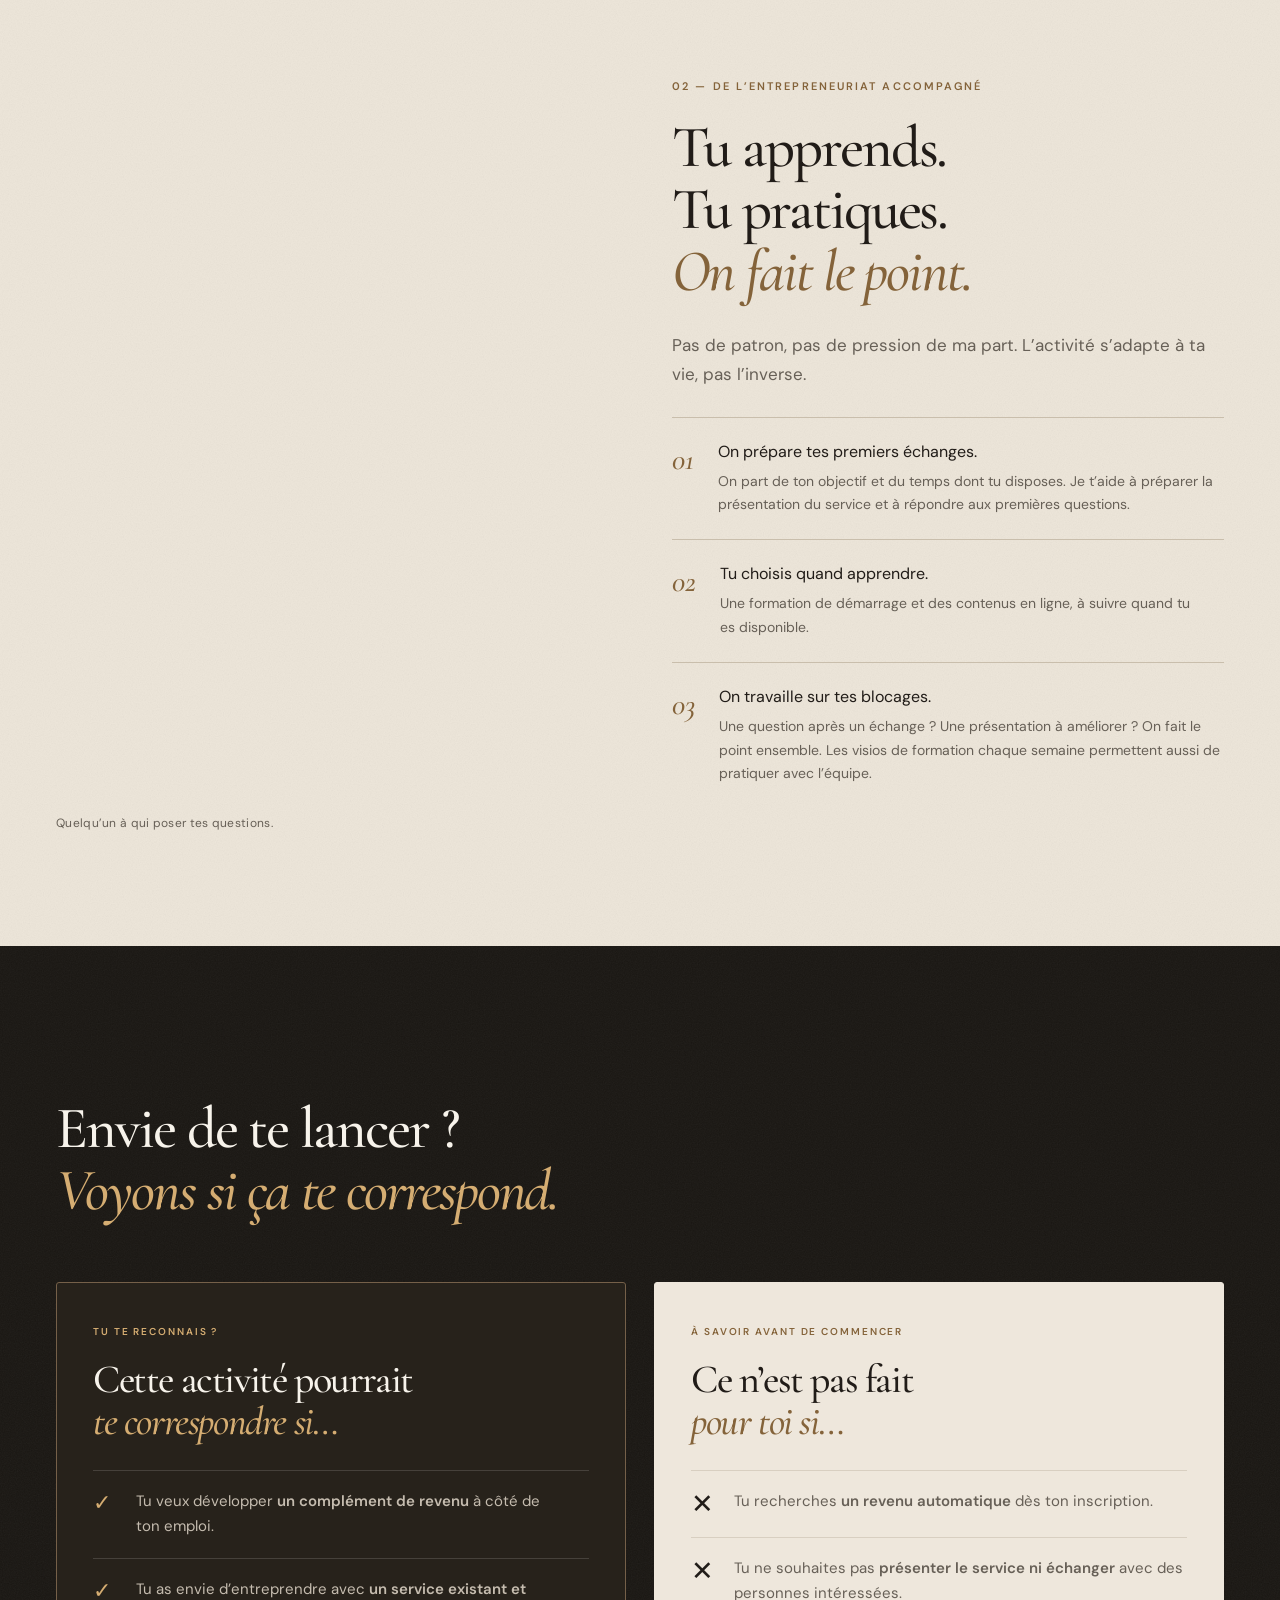
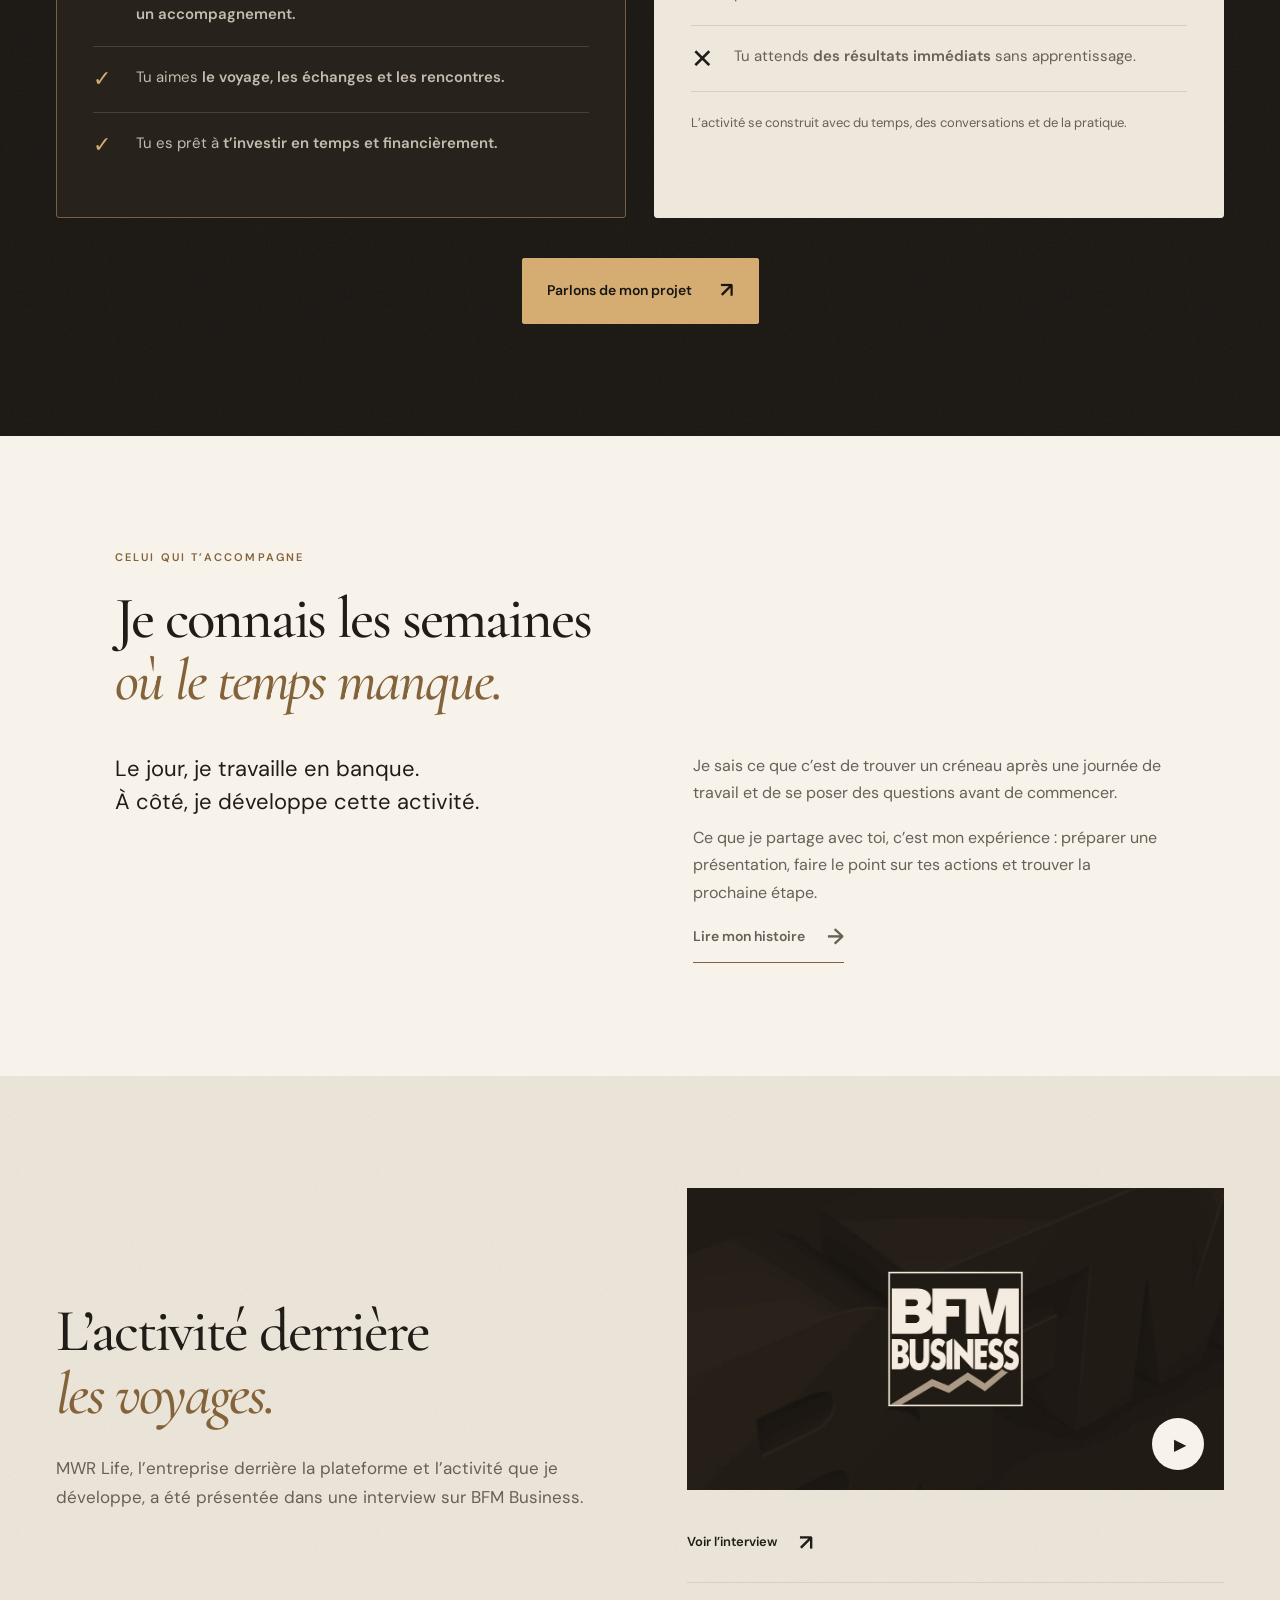
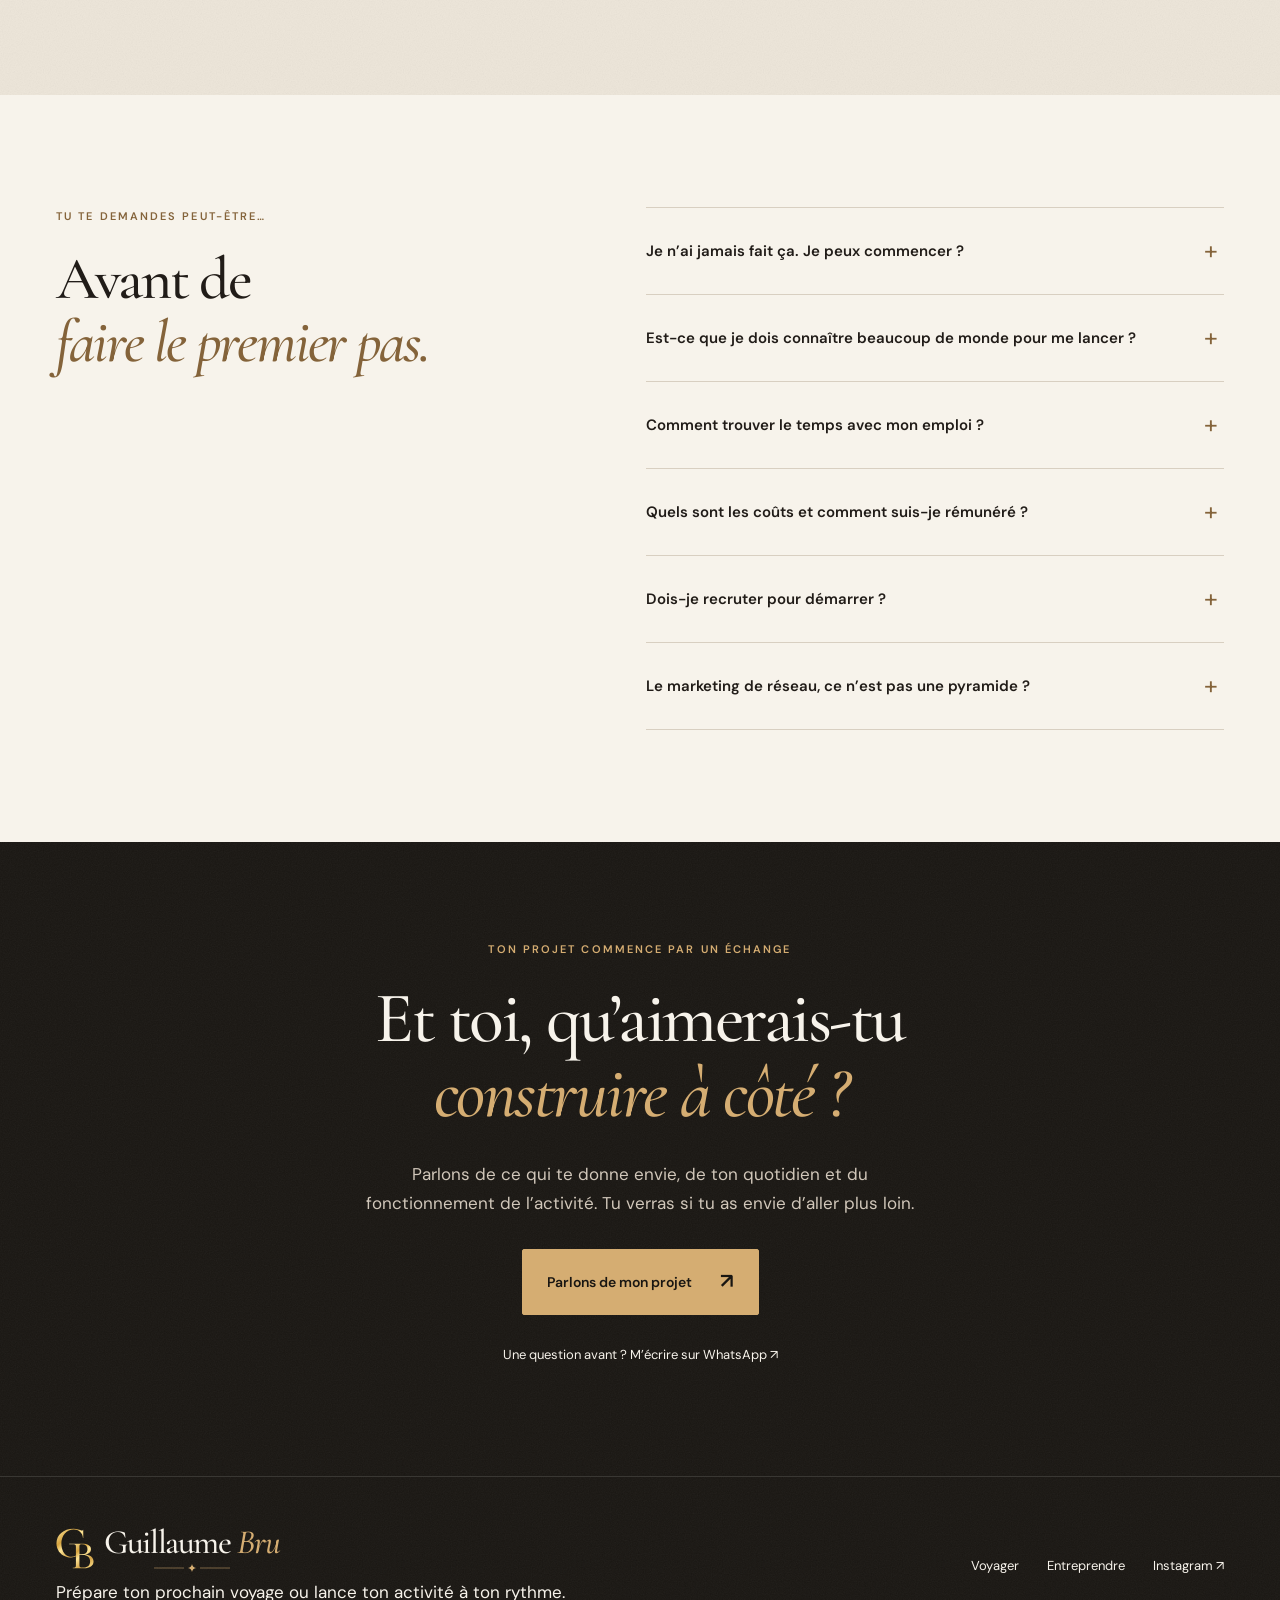
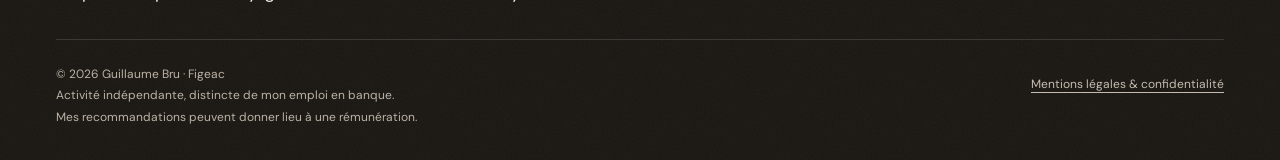
==== commit eba96f4f: "Harmoniser la signature du pied de page — activite.html" ====
--- a/activite.html
+++ b/activite.html
@@ -1,4 +1,4 @@
-<!doctype html><html lang="fr"><head><meta charset="utf-8"><script>document.documentElement.classList.add('js');setTimeout(function(){if(!window.__revealReady)document.documentElement.classList.add('reveal-all')},3500)</script><meta name="viewport" content="width=device-width,initial-scale=1"><meta name="theme-color" content="#191612"><meta name="robots" content="index,follow"><title>Transforme ta passion du voyage en activité — Guillaume Bru</title><meta name="description" content="Tu peux aimer ton travail et construire autre chose. Je t’accompagne pour lancer une activité autour du voyage, à côté de ton emploi."><meta property="og:title" content="Transforme ta passion du voyage en activité — Guillaume Bru"><meta property="og:description" content="Tu peux aimer ton travail et construire autre chose. Je t’accompagne pour lancer une activité autour du voyage, à côté de ton emploi."><meta property="og:type" content="website"><meta property="og:site_name" content="Guillaume Bru"><meta property="og:locale" content="fr_FR"><meta property="og:url" content="https://guillaumebru.com/activite.html"><meta property="og:image" content="https://guillaumebru.com/assets/og-card.jpg?v=2"><meta property="og:image:width" content="1200"><meta property="og:image:height" content="630"><meta property="og:image:alt" content="Guillaume Bru — Banquier le jour. Entrepreneur le soir."><meta name="twitter:card" content="summary_large_image"><link rel="canonical" href="https://guillaumebru.com/activite.html"><link rel="icon" href="favicon.svg?v=2" type="image/svg+xml"><link rel="icon" href="favicon-48.png?v=2" type="image/png" sizes="48x48"><link rel="apple-touch-icon" href="apple-touch-icon.png?v=2"><link rel="preload" href="assets/editorial.woff2" as="font" type="font/woff2" crossorigin><link rel="preload" href="assets/sans.woff2" as="font" type="font/woff2" crossorigin><link rel="stylesheet" href="site.css?v=20261110-premium"><script src="app.js?v=20261110-premium" defer></script><link rel="stylesheet" href="assets/signature-gb.css"></head><body data-page="activity"><a class="skip-link" href="#main">Aller au contenu</a><header class="site-header"><div class="wrap header-inner"><a class="brand signature-gb" href="index.html" aria-label="Guillaume Bru, accueil"><img src="assets/monogramme-gb.svg" alt="" width="38" height="41"><span>Guillaume <em>Bru</em></span></a><button class="menu-toggle" aria-expanded="false" aria-controls="main-navigation">Menu</button><nav class="header-nav" id="main-navigation" aria-label="Navigation principale"><a href="voyages.html">Voyager</a><a href="activite.html" aria-current="page">Entreprendre</a><a href="histoire.html">Guillaume</a><a class="button" href="#contact">On en parle ? <span aria-hidden="true">↗</span></a></nav></div></header><main id="main" class="">
+<!doctype html><html lang="fr"><head><meta charset="utf-8"><script>document.documentElement.classList.add('js');setTimeout(function(){if(!window.__revealReady)document.documentElement.classList.add('reveal-all')},3500)</script><meta name="viewport" content="width=device-width,initial-scale=1"><meta name="theme-color" content="#191612"><meta name="robots" content="index,follow"><title>Transforme ta passion du voyage en activité — Guillaume Bru</title><meta name="description" content="Tu peux aimer ton travail et construire autre chose. Je t’accompagne pour lancer une activité autour du voyage, à côté de ton emploi."><meta property="og:title" content="Transforme ta passion du voyage en activité — Guillaume Bru"><meta property="og:description" content="Tu peux aimer ton travail et construire autre chose. Je t’accompagne pour lancer une activité autour du voyage, à côté de ton emploi."><meta property="og:type" content="website"><meta property="og:site_name" content="Guillaume Bru"><meta property="og:locale" content="fr_FR"><meta property="og:url" content="https://guillaumebru.com/activite.html"><meta property="og:image" content="https://guillaumebru.com/assets/og-card.jpg?v=2"><meta property="og:image:width" content="1200"><meta property="og:image:height" content="630"><meta property="og:image:alt" content="Guillaume Bru — Banquier le jour. Entrepreneur le soir."><meta name="twitter:card" content="summary_large_image"><link rel="canonical" href="https://guillaumebru.com/activite.html"><link rel="icon" href="favicon.svg?v=2" type="image/svg+xml"><link rel="icon" href="favicon-48.png?v=2" type="image/png" sizes="48x48"><link rel="apple-touch-icon" href="apple-touch-icon.png?v=2"><link rel="preload" href="assets/editorial.woff2" as="font" type="font/woff2" crossorigin><link rel="preload" href="assets/sans.woff2" as="font" type="font/woff2" crossorigin><link rel="stylesheet" href="site.css?v=20261110-premium"><script src="app.js?v=20261110-premium" defer></script><link rel="stylesheet" href="assets/signature-gb.css?v=3"></head><body data-page="activity"><a class="skip-link" href="#main">Aller au contenu</a><header class="site-header"><div class="wrap header-inner"><a class="brand signature-gb" href="index.html" aria-label="Guillaume Bru, accueil"><img src="assets/monogramme-gb.svg" alt="" width="38" height="41"><span>Guillaume <em>Bru</em></span></a><button class="menu-toggle" aria-expanded="false" aria-controls="main-navigation">Menu</button><nav class="header-nav" id="main-navigation" aria-label="Navigation principale"><a href="voyages.html">Voyager</a><a href="activite.html" aria-current="page">Entreprendre</a><a href="histoire.html">Guillaume</a><a class="button" href="#contact">On en parle ? <span aria-hidden="true">↗</span></a></nav></div></header><main id="main" class="">
   <section class="hero hero-dark" aria-labelledby="activity-title">
     <div class="wrap hero-grid">
       <div class="hero-copy">
@@ -76,4 +76,4 @@
     </div>
   </section>
 </main>
-<footer class="site-footer"><div class="wrap"><div class="footer-top"><div class="footer-brand"><svg class="monogram" viewBox="0 0 336 313" aria-hidden="true" focusable="false"><path fill="currentColor" fill-rule="evenodd" d="M 237 37 C 214 14 182 0 141 0 C 62 0 0 66 0 155 C 0 246 58 313 139 313 C 174 313 197 303 221 287 C 236 277 249 272 265 267 C 311 253 336 229 336 194 C 336 164 313 146 280 146 C 305 132 316 115 316 93 C 316 62 287 54 249 65 L 209 77 V 142 L 132 166 L 118.5 191 Q 117 194 120.5 193 L 163 180 C 181 174 194 183 194 204 V 233 C 194 261 171 286 139 286 C 90 286 56 232 56 154 C 56 78 92 29 142 29 C 169 29 191 40 208 57 Z M 240 89 Q 240 87 242 86.4 L 250 84 C 272 78 284 85 284 102 C 284 122 269 137 246 144 L 242 145.4 Q 240 146 240 144 Z M 240 170 Q 240 168 242 167.4 L 254 164 C 279 157 301 170 301 195 C 301 222 280 242 255 250 L 242 254.3 Q 240 255 240 253 Z"/></svg><div><a class="brand" href="index.html">Guillaume <em>Bru</em></a><p>Voyages &amp; entrepreneuriat accompagné.</p></div></div><nav class="footer-links" aria-label="Navigation de pied de page"><a href="voyages.html">Voyager</a><a href="activite.html">Entreprendre</a><a href="https://www.instagram.com/guillaume.bru_/" target="_blank" rel="noopener noreferrer">Instagram ↗</a></nav></div><div class="footer-bottom"><p>© 2026 Guillaume Bru · Figeac<br>Activité indépendante, distincte de mon emploi en banque.<br>Mes recommandations peuvent donner lieu à une rémunération.</p><button class="plain-button" data-open="information-dialog">Mentions légales &amp; confidentialité</button></div></div></footer><dialog id="information-dialog" class="modal" aria-labelledby="information-title"><button class="modal-close" data-close aria-label="Fermer les mentions légales">✕</button><span class="eyebrow">Mentions légales &amp; confidentialité</span><h2 id="information-title">Pour en savoir plus.</h2><h3>Éditeur du site</h3><p>Guillaume Bru, entrepreneur individuel (EI) · micro-entreprise<br>SIREN 101 064 566 · SIRET 101 064 566 00017<br>Mandataire indépendant en services de voyages (APE 7990Z)<br>46100 Figeac, France<br>Directeur de la publication : Guillaume Bru</p><h3>Contact</h3><p><a href="mailto:guillaume.bru46@gmail.com">guillaume.bru46@gmail.com</a><br><a href="https://wa.me/33670026814" target="_blank" rel="noopener noreferrer">WhatsApp : 06 70 02 68 14 ↗</a></p><h3>Hébergement</h3><p>GitHub, Inc. · 88 Colin P. Kelly Jr. Street, San Francisco, CA 94107, États-Unis · +1 877 448 4820</p><h3>Mon activité</h3><p>Je recommande la plateforme Travel Advantage dans le cadre de mon activité indépendante auprès de MWR Life. Certaines recommandations peuvent me donner droit à une rémunération. Cette activité est distincte de mon emploi en banque.</p><h3>Tes données</h3><p>Ce site n’intègre pas de formulaire de collecte. Pour connaître sa fréquentation (nombre de visites, pages vues, provenance), il utilise Cloudflare Web Analytics, qui ne dépose pas de cookie et ne te suit pas d’un site à l’autre. Les échanges se font via WhatsApp, Calendly ou Instagram. La vidéo YouTube et l’agenda Calendly ne se chargent dans la page que lorsque tu cliques pour les ouvrir. Ces services appliquent leurs propres conditions et politiques de confidentialité. L’hébergeur peut enregistrer des données techniques de connexion, comme l’adresse IP, pour assurer le fonctionnement et la sécurité du site.</p><h3>Photos et médias</h3><p>Les photos personnelles sont utilisées pour présenter mon univers. Les mentions de médias renvoient aux contenus consacrés à la plateforme ou à l’entreprise ; elles ne constituent pas une recommandation de leur part.</p></dialog><!-- Cloudflare Web Analytics --><script type='module' src='https://static.cloudflareinsights.com/beacon.min.js' data-cf-beacon='{"token": "7118e7da68ed434f9c228f956c5463e0"}'></script><!-- End Cloudflare Web Analytics --></body></html>+<footer class="site-footer"><div class="wrap"><div class="footer-top"><div class="footer-brand"><div><a class="brand signature-gb" href="index.html" aria-label="Guillaume Bru, accueil"><img src="assets/monogramme-gb.svg" alt="" width="38" height="41"><span>Guillaume <em>Bru</em></span></a><p>Prépare ton prochain voyage ou lance ton activité à ton rythme.</p></div></div><nav class="footer-links" aria-label="Navigation de pied de page"><a href="voyages.html">Voyager</a><a href="activite.html">Entreprendre</a><a href="https://www.instagram.com/guillaume.bru_/" target="_blank" rel="noopener noreferrer">Instagram ↗</a></nav></div><div class="footer-bottom"><p>© 2026 Guillaume Bru · Figeac<br>Activité indépendante, distincte de mon emploi en banque.<br>Mes recommandations peuvent donner lieu à une rémunération.</p><button class="plain-button" data-open="information-dialog">Mentions légales &amp; confidentialité</button></div></div></footer><dialog id="information-dialog" class="modal" aria-labelledby="information-title"><button class="modal-close" data-close aria-label="Fermer les mentions légales">✕</button><span class="eyebrow">Mentions légales &amp; confidentialité</span><h2 id="information-title">Pour en savoir plus.</h2><h3>Éditeur du site</h3><p>Guillaume Bru, entrepreneur individuel (EI) · micro-entreprise<br>SIREN 101 064 566 · SIRET 101 064 566 00017<br>Mandataire indépendant en services de voyages (APE 7990Z)<br>46100 Figeac, France<br>Directeur de la publication : Guillaume Bru</p><h3>Contact</h3><p><a href="mailto:guillaume.bru46@gmail.com">guillaume.bru46@gmail.com</a><br><a href="https://wa.me/33670026814" target="_blank" rel="noopener noreferrer">WhatsApp : 06 70 02 68 14 ↗</a></p><h3>Hébergement</h3><p>GitHub, Inc. · 88 Colin P. Kelly Jr. Street, San Francisco, CA 94107, États-Unis · +1 877 448 4820</p><h3>Mon activité</h3><p>Je recommande la plateforme Travel Advantage dans le cadre de mon activité indépendante auprès de MWR Life. Certaines recommandations peuvent me donner droit à une rémunération. Cette activité est distincte de mon emploi en banque.</p><h3>Tes données</h3><p>Ce site n’intègre pas de formulaire de collecte. Pour connaître sa fréquentation (nombre de visites, pages vues, provenance), il utilise Cloudflare Web Analytics, qui ne dépose pas de cookie et ne te suit pas d’un site à l’autre. Les échanges se font via WhatsApp, Calendly ou Instagram. La vidéo YouTube et l’agenda Calendly ne se chargent dans la page que lorsque tu cliques pour les ouvrir. Ces services appliquent leurs propres conditions et politiques de confidentialité. L’hébergeur peut enregistrer des données techniques de connexion, comme l’adresse IP, pour assurer le fonctionnement et la sécurité du site.</p><h3>Photos et médias</h3><p>Les photos personnelles sont utilisées pour présenter mon univers. Les mentions de médias renvoient aux contenus consacrés à la plateforme ou à l’entreprise ; elles ne constituent pas une recommandation de leur part.</p></dialog><!-- Cloudflare Web Analytics --><script type='module' src='https://static.cloudflareinsights.com/beacon.min.js' data-cf-beacon='{"token": "7118e7da68ed434f9c228f956c5463e0"}'></script><!-- End Cloudflare Web Analytics --></body></html>
--- a/assets/signature-gb.css
+++ b/assets/signature-gb.css
@@ -1,7 +1,22 @@
 .site-header .brand.signature-gb::before { content: none; }
 .signature-gb img { display: block; flex: none; width: 38px; height: 41px; }
+.site-header .signature-gb > span {
+  display: block;
+  text-align: center;
+  line-height: 1.05;
+}
+.signature-gb > span::after {
+  content: "";
+  display: block;
+  height: 8px;
+  margin: 3px auto 0;
+  background: url("data:image/svg+xml,%3Csvg xmlns='http://www.w3.org/2000/svg' viewBox='0 0 76 8'%3E%3Cpath fill='%23d5ad72' d='M0 3.7h30v.6H0z M46 3.7h30v.6H46z M38 0Q38.6 3.4 42 4Q38.6 4.6 38 8Q37.4 4.6 34 4Q37.4 3.4 38 0Z'/%3E%3C/svg%3E") center / auto 100% no-repeat;
+}
 @media (max-width: 620px) {
-  .site-header .signature-gb { gap: 0; min-width: 44px; min-height: 44px; justify-content: center; }
+  .site-header .brand.signature-gb { gap: 8px; min-height: 44px; }
   .signature-gb img { width: 32px; height: 35px; }
-  .site-header .signature-gb > span { display: none; }
+  .site-header .brand.signature-gb > span { display: block; font-size: 21px; }
 }
+
+footer .brand.signature-gb { display: inline-flex; align-items: center; gap: 10px; }
+footer .signature-gb > span { display: block; line-height: 1.05; }
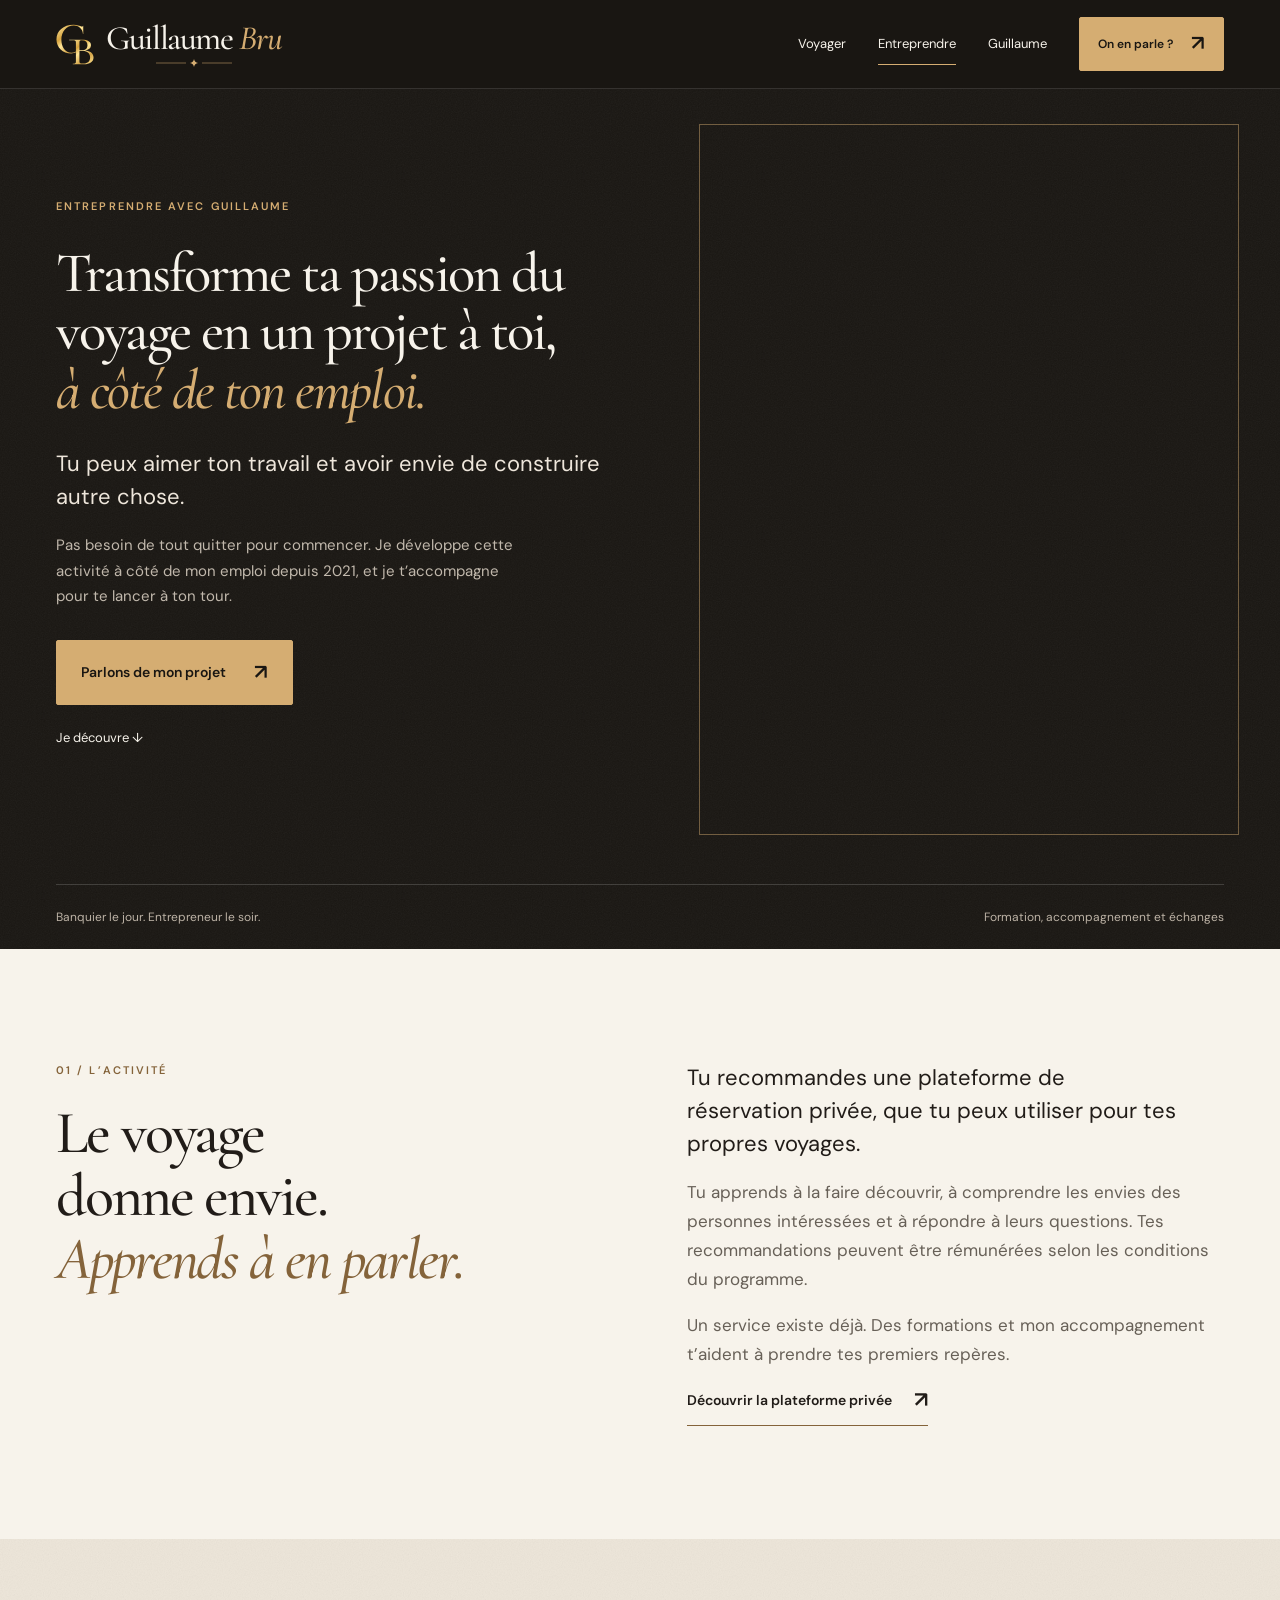
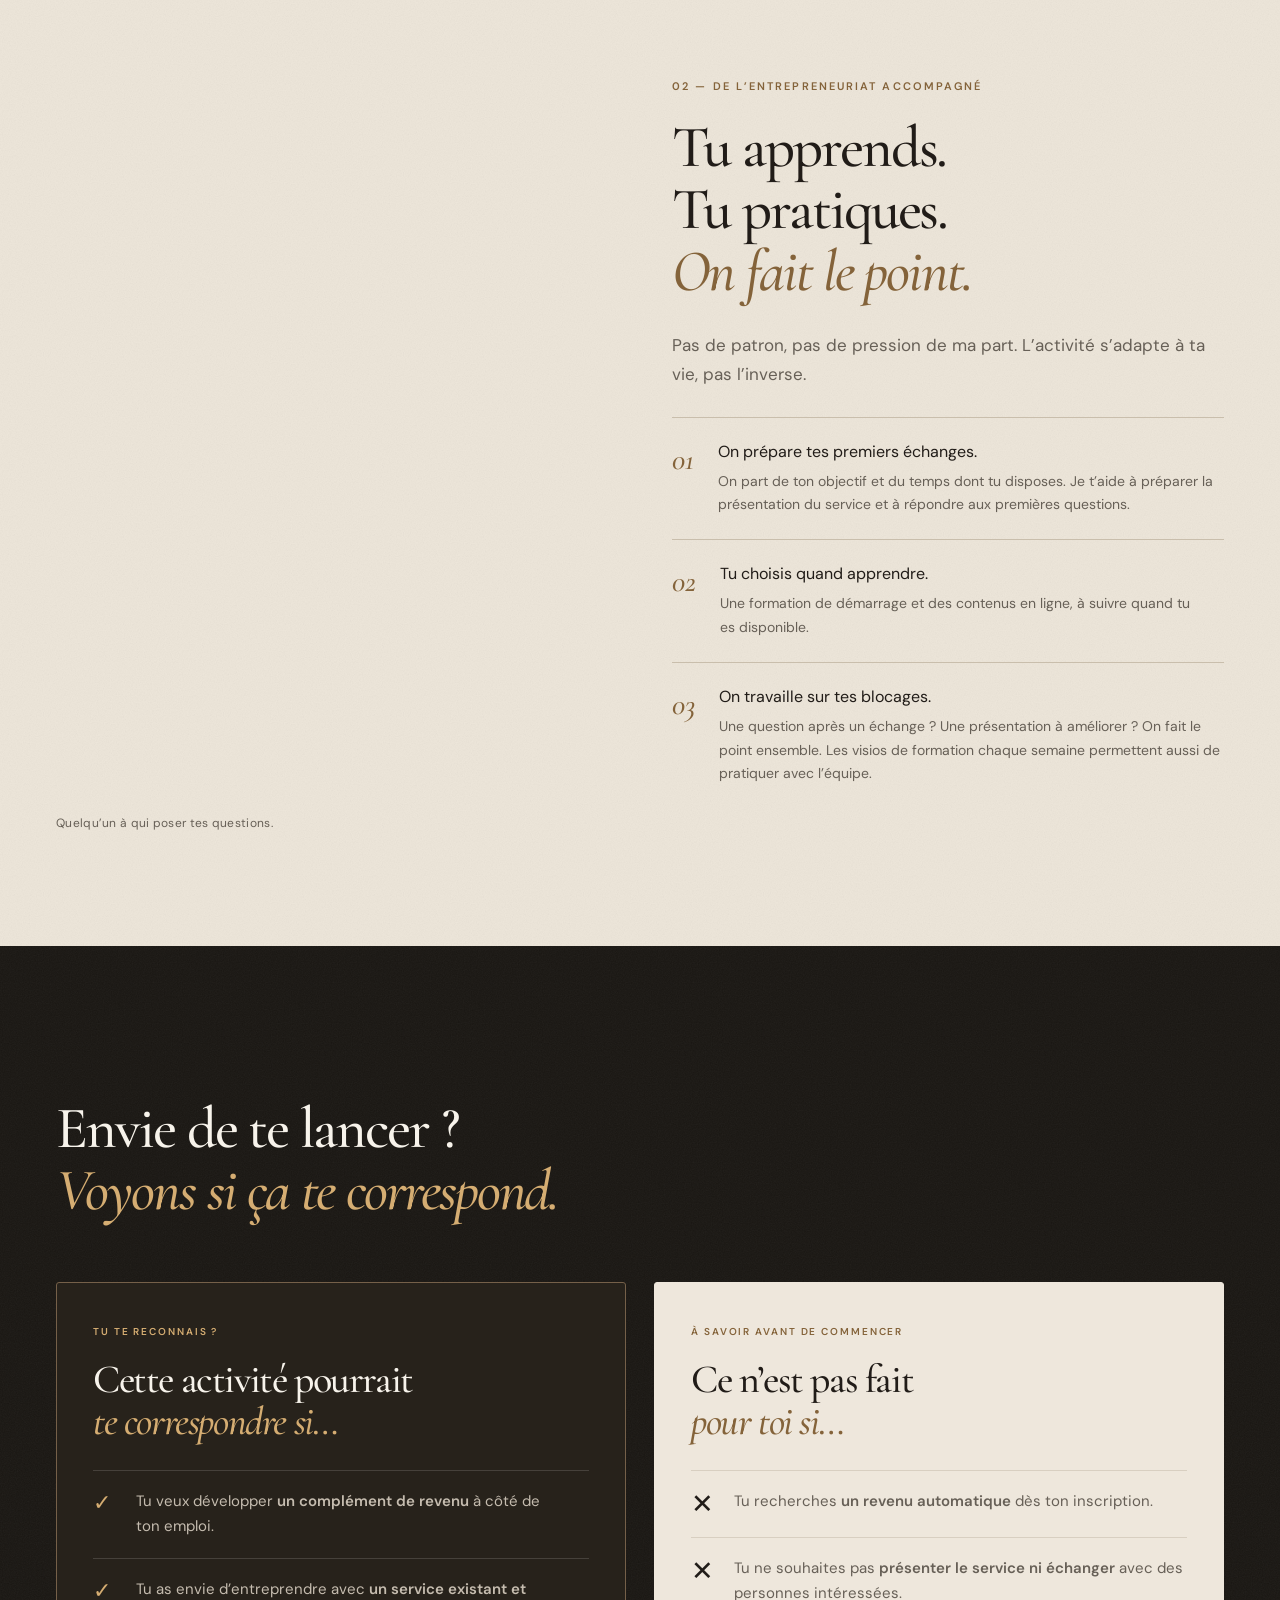
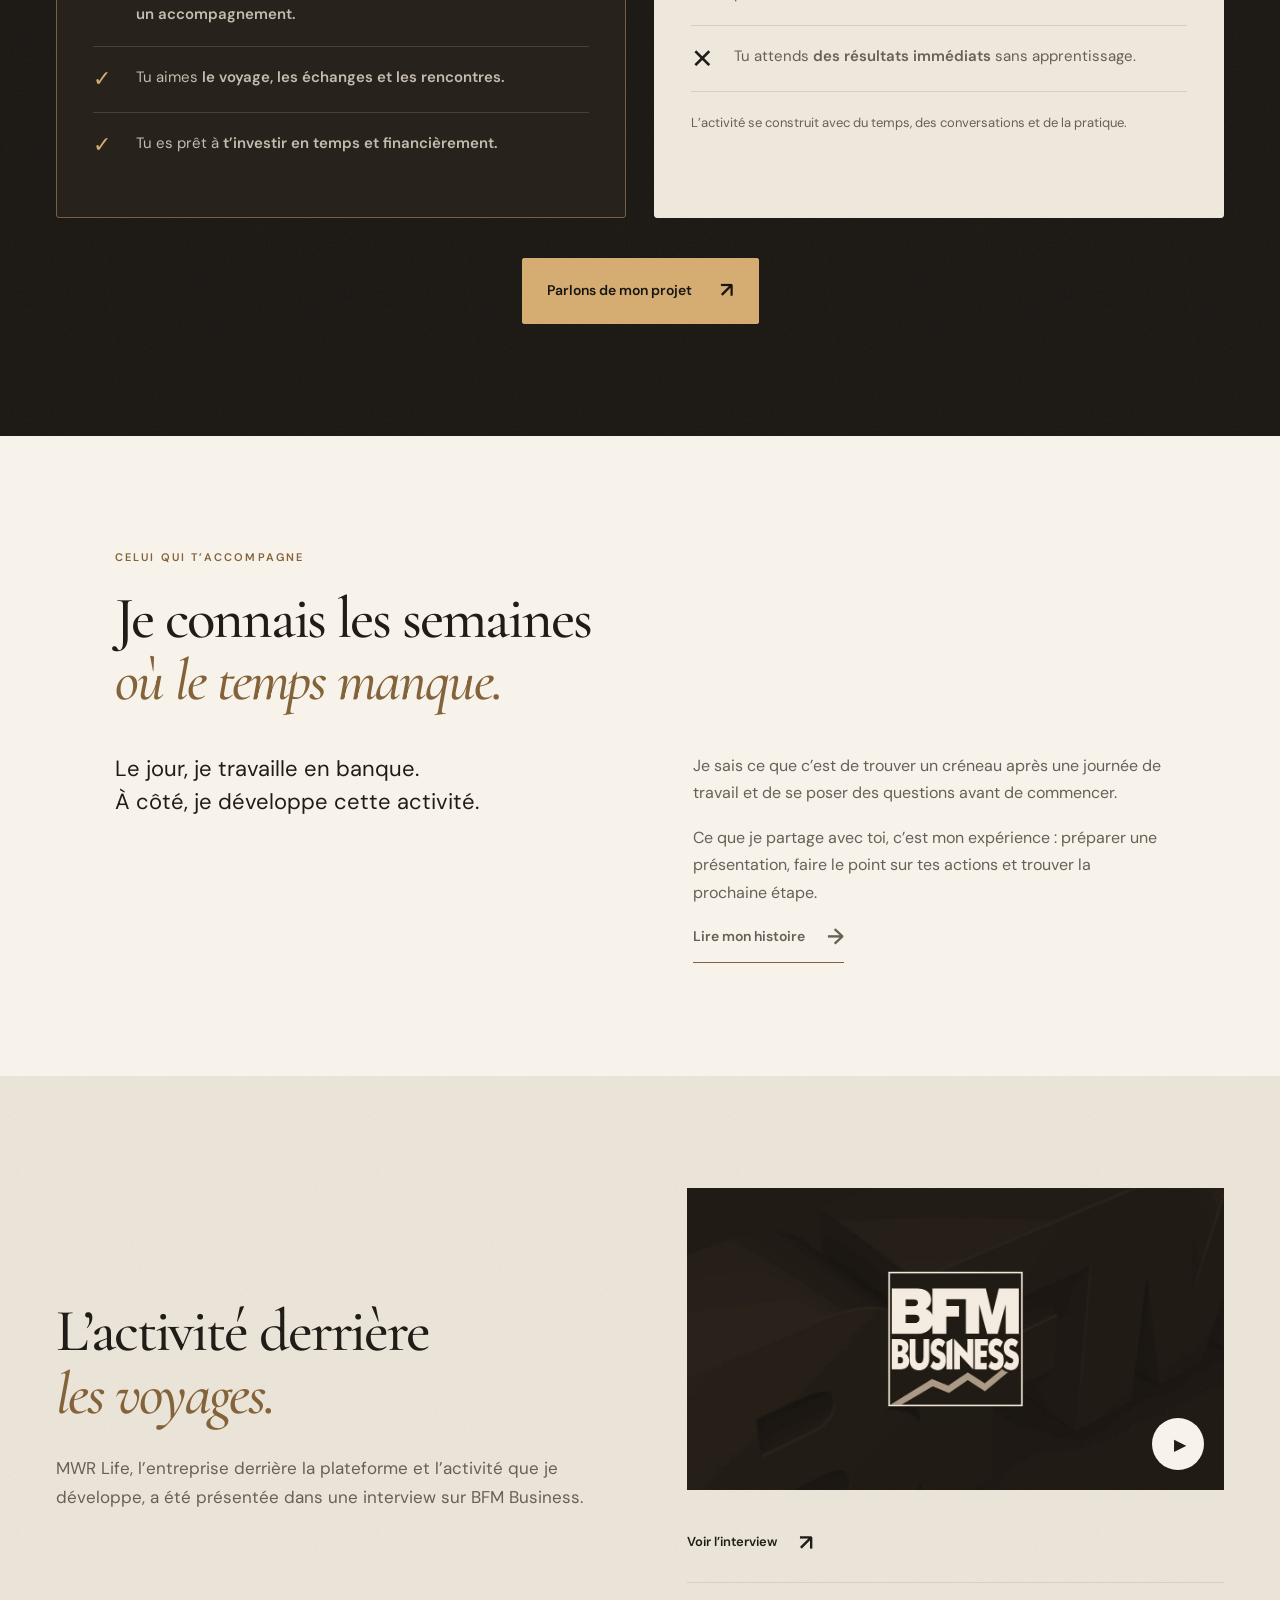
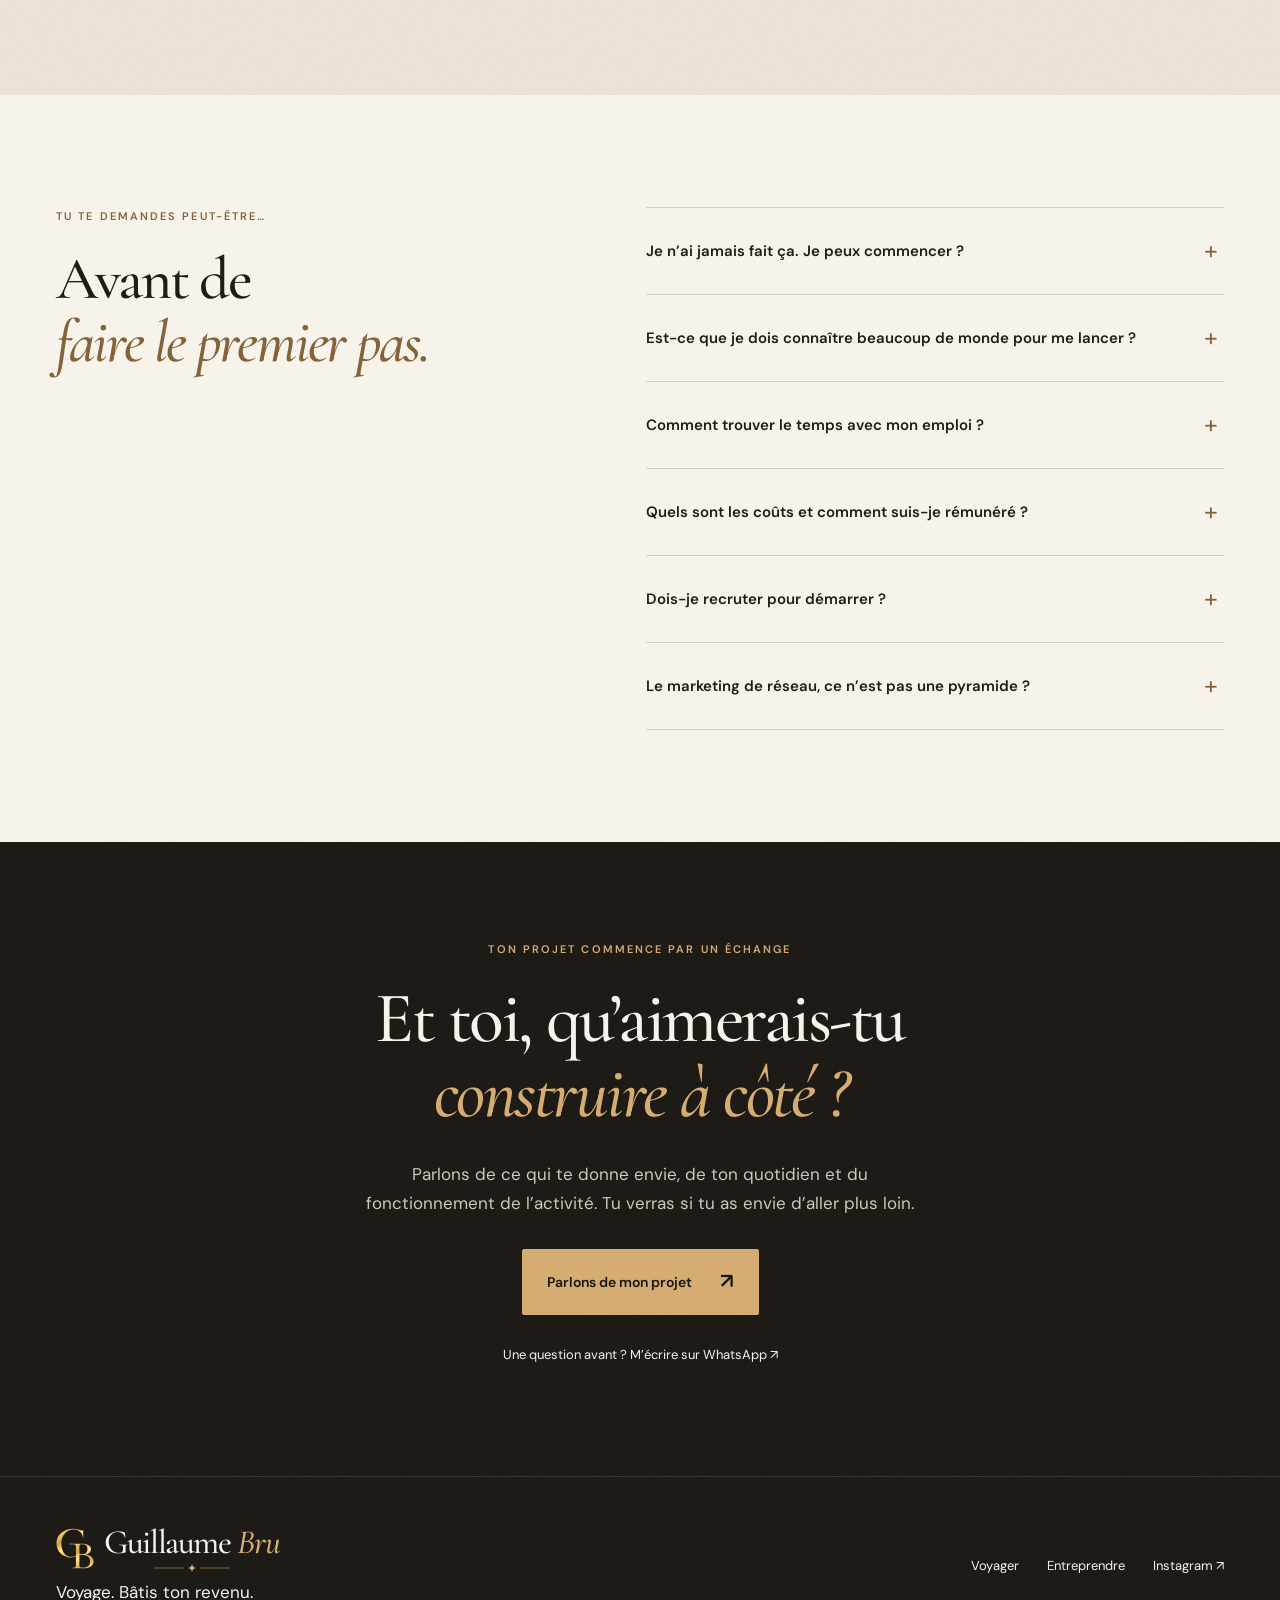
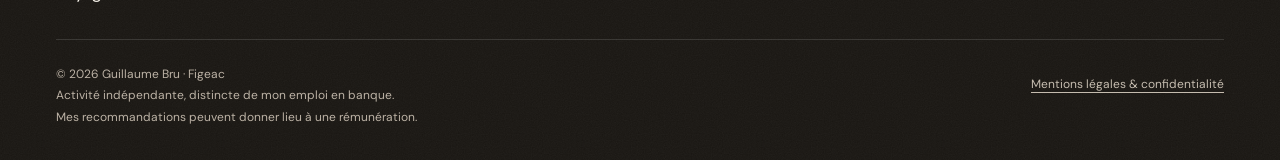
==== commit b76784cd: "Adopter la nouvelle signature du pied de page" ====
--- a/activite.html
+++ b/activite.html
@@ -76,4 +76,4 @@
     </div>
   </section>
 </main>
-<footer class="site-footer"><div class="wrap"><div class="footer-top"><div class="footer-brand"><div><a class="brand signature-gb" href="index.html" aria-label="Guillaume Bru, accueil"><img src="assets/monogramme-gb.svg" alt="" width="38" height="41"><span>Guillaume <em>Bru</em></span></a><p>Prépare ton prochain voyage ou lance ton activité à ton rythme.</p></div></div><nav class="footer-links" aria-label="Navigation de pied de page"><a href="voyages.html">Voyager</a><a href="activite.html">Entreprendre</a><a href="https://www.instagram.com/guillaume.bru_/" target="_blank" rel="noopener noreferrer">Instagram ↗</a></nav></div><div class="footer-bottom"><p>© 2026 Guillaume Bru · Figeac<br>Activité indépendante, distincte de mon emploi en banque.<br>Mes recommandations peuvent donner lieu à une rémunération.</p><button class="plain-button" data-open="information-dialog">Mentions légales &amp; confidentialité</button></div></div></footer><dialog id="information-dialog" class="modal" aria-labelledby="information-title"><button class="modal-close" data-close aria-label="Fermer les mentions légales">✕</button><span class="eyebrow">Mentions légales &amp; confidentialité</span><h2 id="information-title">Pour en savoir plus.</h2><h3>Éditeur du site</h3><p>Guillaume Bru, entrepreneur individuel (EI) · micro-entreprise<br>SIREN 101 064 566 · SIRET 101 064 566 00017<br>Mandataire indépendant en services de voyages (APE 7990Z)<br>46100 Figeac, France<br>Directeur de la publication : Guillaume Bru</p><h3>Contact</h3><p><a href="mailto:guillaume.bru46@gmail.com">guillaume.bru46@gmail.com</a><br><a href="https://wa.me/33670026814" target="_blank" rel="noopener noreferrer">WhatsApp : 06 70 02 68 14 ↗</a></p><h3>Hébergement</h3><p>GitHub, Inc. · 88 Colin P. Kelly Jr. Street, San Francisco, CA 94107, États-Unis · +1 877 448 4820</p><h3>Mon activité</h3><p>Je recommande la plateforme Travel Advantage dans le cadre de mon activité indépendante auprès de MWR Life. Certaines recommandations peuvent me donner droit à une rémunération. Cette activité est distincte de mon emploi en banque.</p><h3>Tes données</h3><p>Ce site n’intègre pas de formulaire de collecte. Pour connaître sa fréquentation (nombre de visites, pages vues, provenance), il utilise Cloudflare Web Analytics, qui ne dépose pas de cookie et ne te suit pas d’un site à l’autre. Les échanges se font via WhatsApp, Calendly ou Instagram. La vidéo YouTube et l’agenda Calendly ne se chargent dans la page que lorsque tu cliques pour les ouvrir. Ces services appliquent leurs propres conditions et politiques de confidentialité. L’hébergeur peut enregistrer des données techniques de connexion, comme l’adresse IP, pour assurer le fonctionnement et la sécurité du site.</p><h3>Photos et médias</h3><p>Les photos personnelles sont utilisées pour présenter mon univers. Les mentions de médias renvoient aux contenus consacrés à la plateforme ou à l’entreprise ; elles ne constituent pas une recommandation de leur part.</p></dialog><!-- Cloudflare Web Analytics --><script type='module' src='https://static.cloudflareinsights.com/beacon.min.js' data-cf-beacon='{"token": "7118e7da68ed434f9c228f956c5463e0"}'></script><!-- End Cloudflare Web Analytics --></body></html>+<footer class="site-footer"><div class="wrap"><div class="footer-top"><div class="footer-brand"><div><a class="brand signature-gb" href="index.html" aria-label="Guillaume Bru, accueil"><img src="assets/monogramme-gb.svg" alt="" width="38" height="41"><span>Guillaume <em>Bru</em></span></a><p>Voyage. Bâtis ton revenu.</p></div></div><nav class="footer-links" aria-label="Navigation de pied de page"><a href="voyages.html">Voyager</a><a href="activite.html">Entreprendre</a><a href="https://www.instagram.com/guillaume.bru_/" target="_blank" rel="noopener noreferrer">Instagram ↗</a></nav></div><div class="footer-bottom"><p>© 2026 Guillaume Bru · Figeac<br>Activité indépendante, distincte de mon emploi en banque.<br>Mes recommandations peuvent donner lieu à une rémunération.</p><button class="plain-button" data-open="information-dialog">Mentions légales &amp; confidentialité</button></div></div></footer><dialog id="information-dialog" class="modal" aria-labelledby="information-title"><button class="modal-close" data-close aria-label="Fermer les mentions légales">✕</button><span class="eyebrow">Mentions légales &amp; confidentialité</span><h2 id="information-title">Pour en savoir plus.</h2><h3>Éditeur du site</h3><p>Guillaume Bru, entrepreneur individuel (EI) · micro-entreprise<br>SIREN 101 064 566 · SIRET 101 064 566 00017<br>Mandataire indépendant en services de voyages (APE 7990Z)<br>46100 Figeac, France<br>Directeur de la publication : Guillaume Bru</p><h3>Contact</h3><p><a href="mailto:guillaume.bru46@gmail.com">guillaume.bru46@gmail.com</a><br><a href="https://wa.me/33670026814" target="_blank" rel="noopener noreferrer">WhatsApp : 06 70 02 68 14 ↗</a></p><h3>Hébergement</h3><p>GitHub, Inc. · 88 Colin P. Kelly Jr. Street, San Francisco, CA 94107, États-Unis · +1 877 448 4820</p><h3>Mon activité</h3><p>Je recommande la plateforme Travel Advantage dans le cadre de mon activité indépendante auprès de MWR Life. Certaines recommandations peuvent me donner droit à une rémunération. Cette activité est distincte de mon emploi en banque.</p><h3>Tes données</h3><p>Ce site n’intègre pas de formulaire de collecte. Pour connaître sa fréquentation (nombre de visites, pages vues, provenance), il utilise Cloudflare Web Analytics, qui ne dépose pas de cookie et ne te suit pas d’un site à l’autre. Les échanges se font via WhatsApp, Calendly ou Instagram. La vidéo YouTube et l’agenda Calendly ne se chargent dans la page que lorsque tu cliques pour les ouvrir. Ces services appliquent leurs propres conditions et politiques de confidentialité. L’hébergeur peut enregistrer des données techniques de connexion, comme l’adresse IP, pour assurer le fonctionnement et la sécurité du site.</p><h3>Photos et médias</h3><p>Les photos personnelles sont utilisées pour présenter mon univers. Les mentions de médias renvoient aux contenus consacrés à la plateforme ou à l’entreprise ; elles ne constituent pas une recommandation de leur part.</p></dialog><!-- Cloudflare Web Analytics --><script type='module' src='https://static.cloudflareinsights.com/beacon.min.js' data-cf-beacon='{"token": "7118e7da68ed434f9c228f956c5463e0"}'></script><!-- End Cloudflare Web Analytics --></body></html>
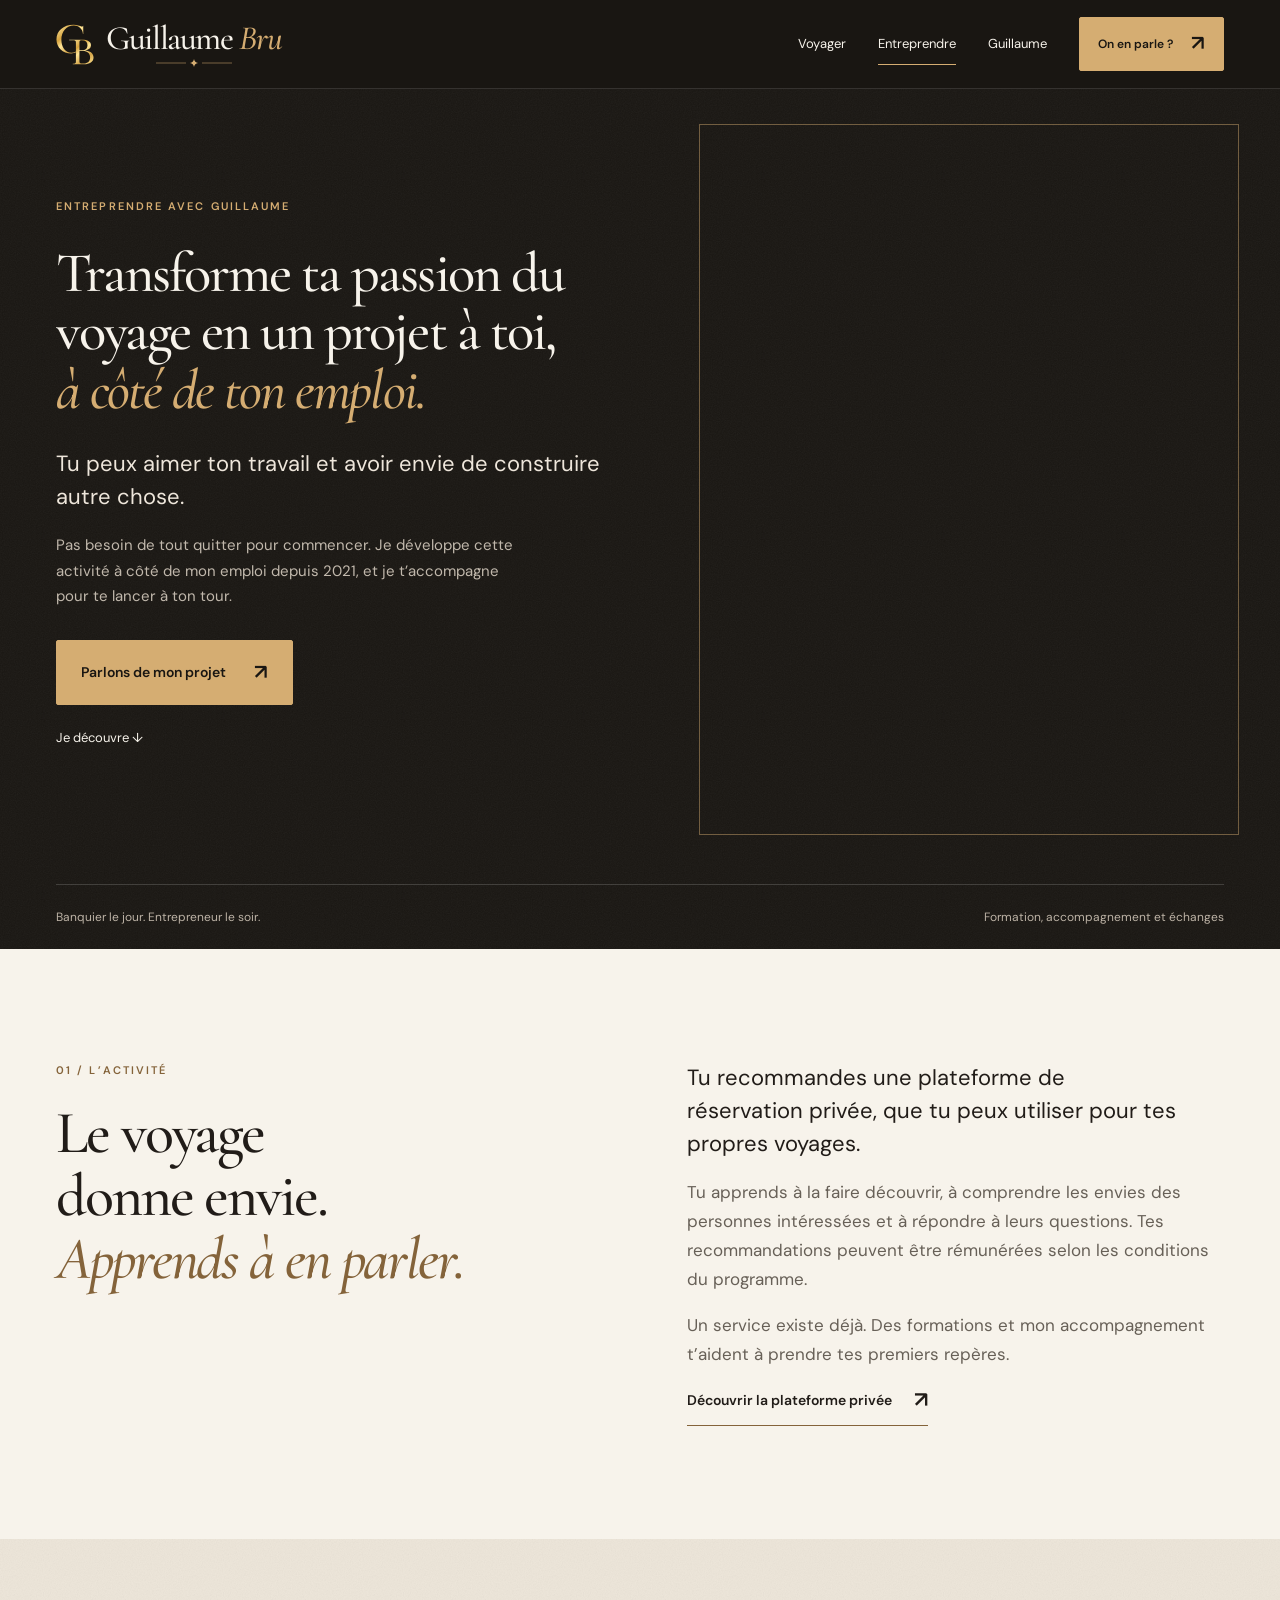
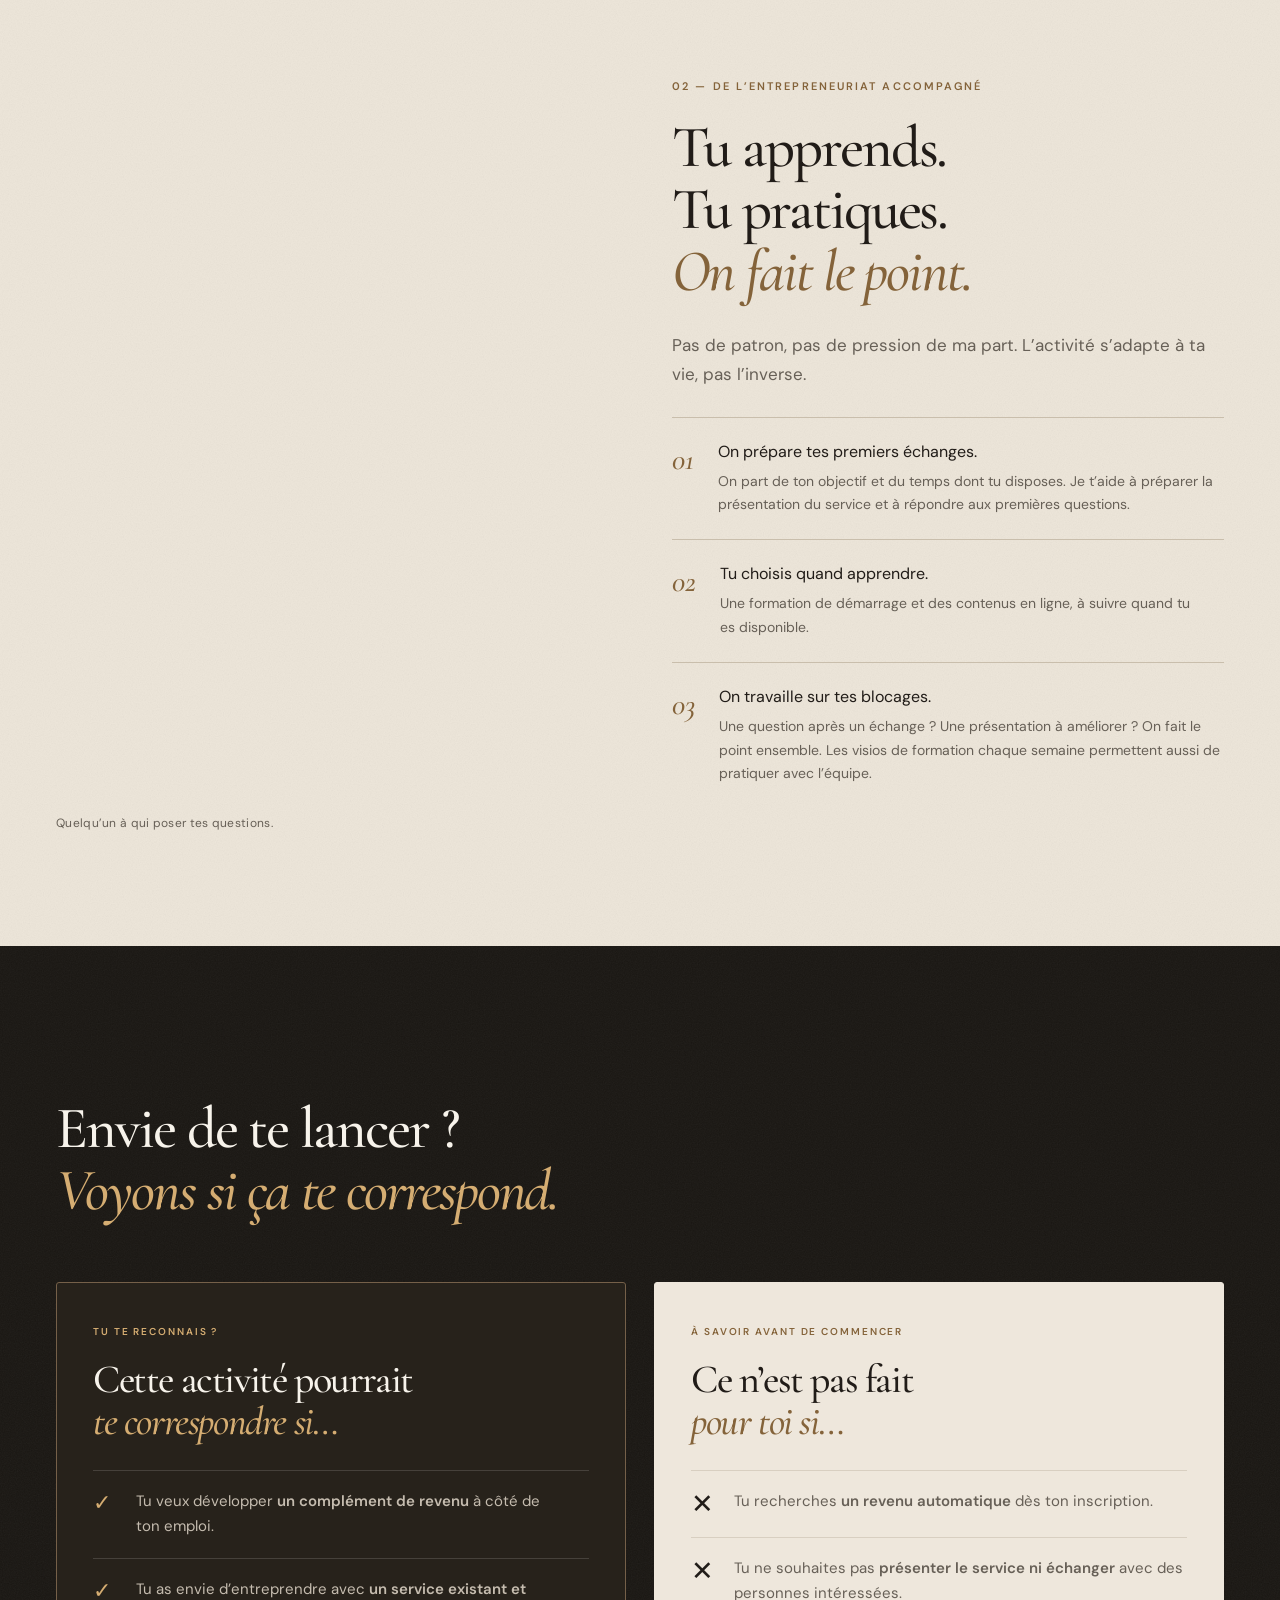
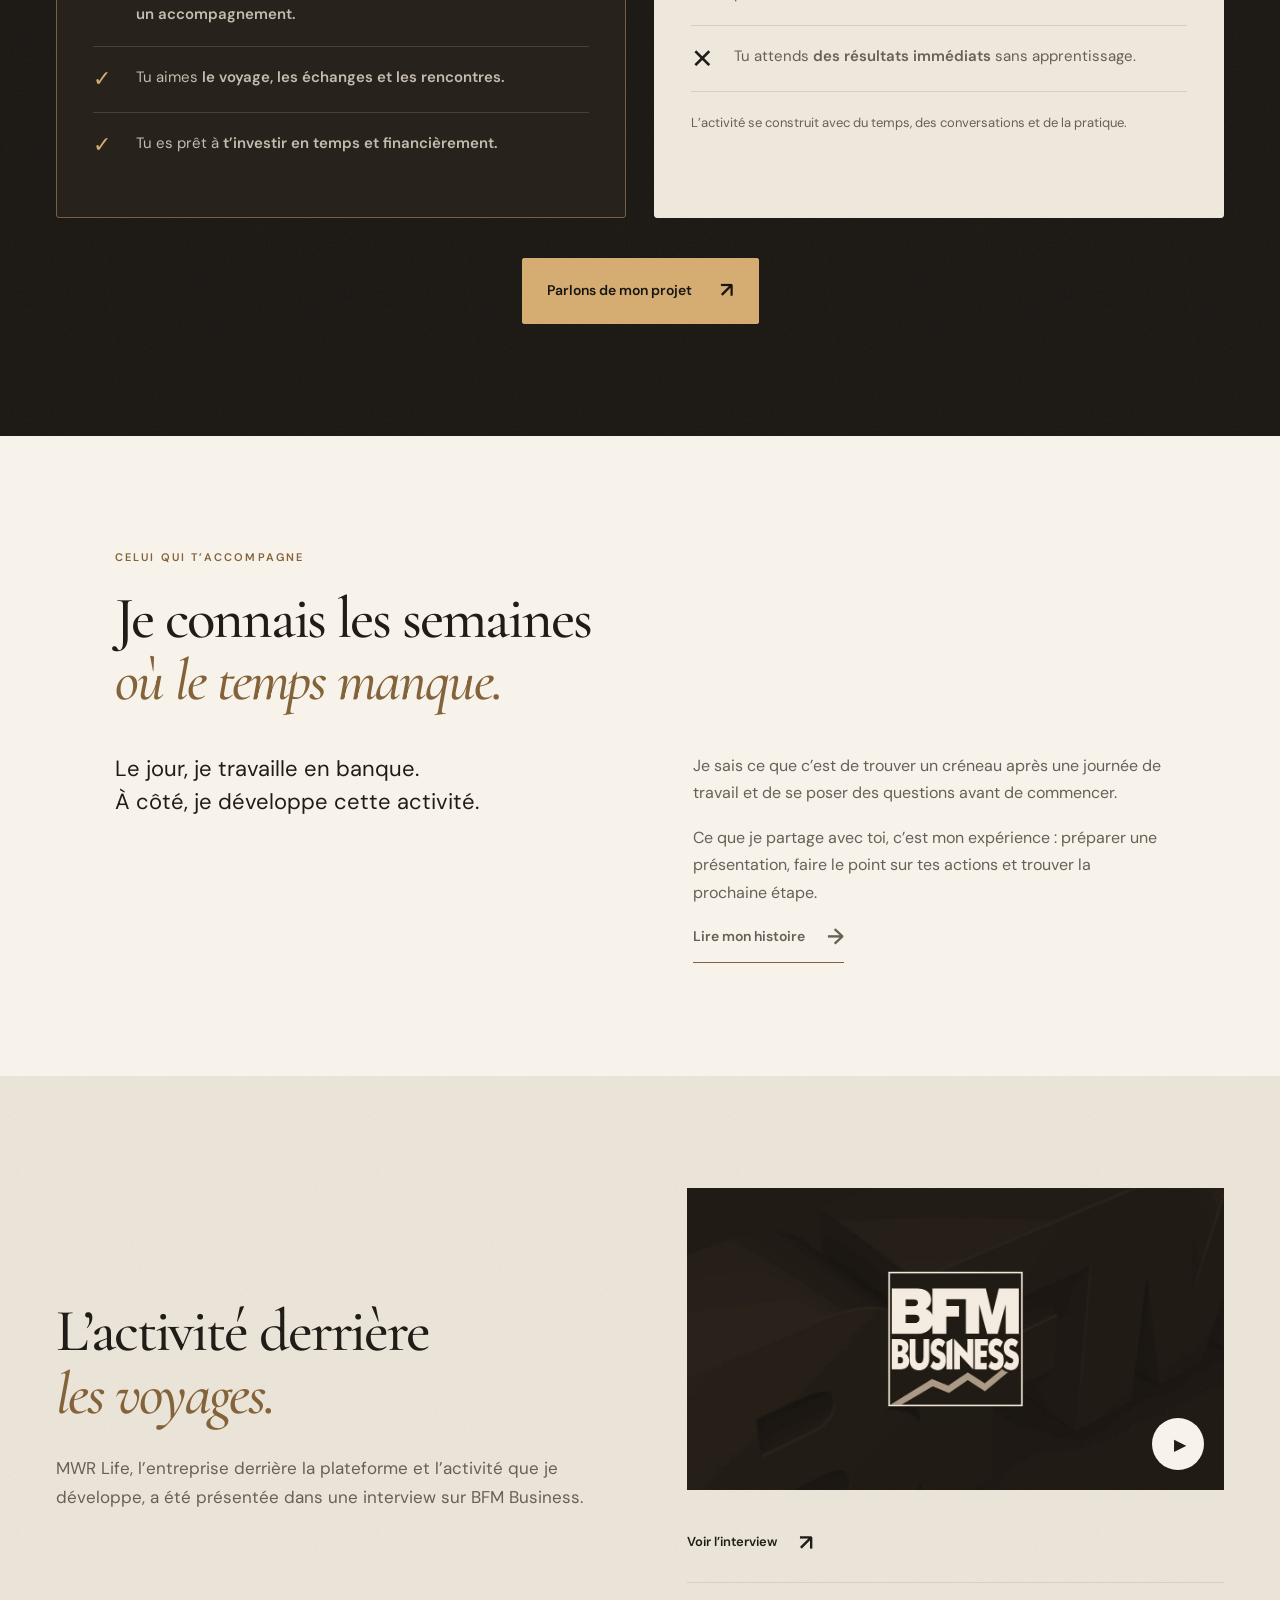
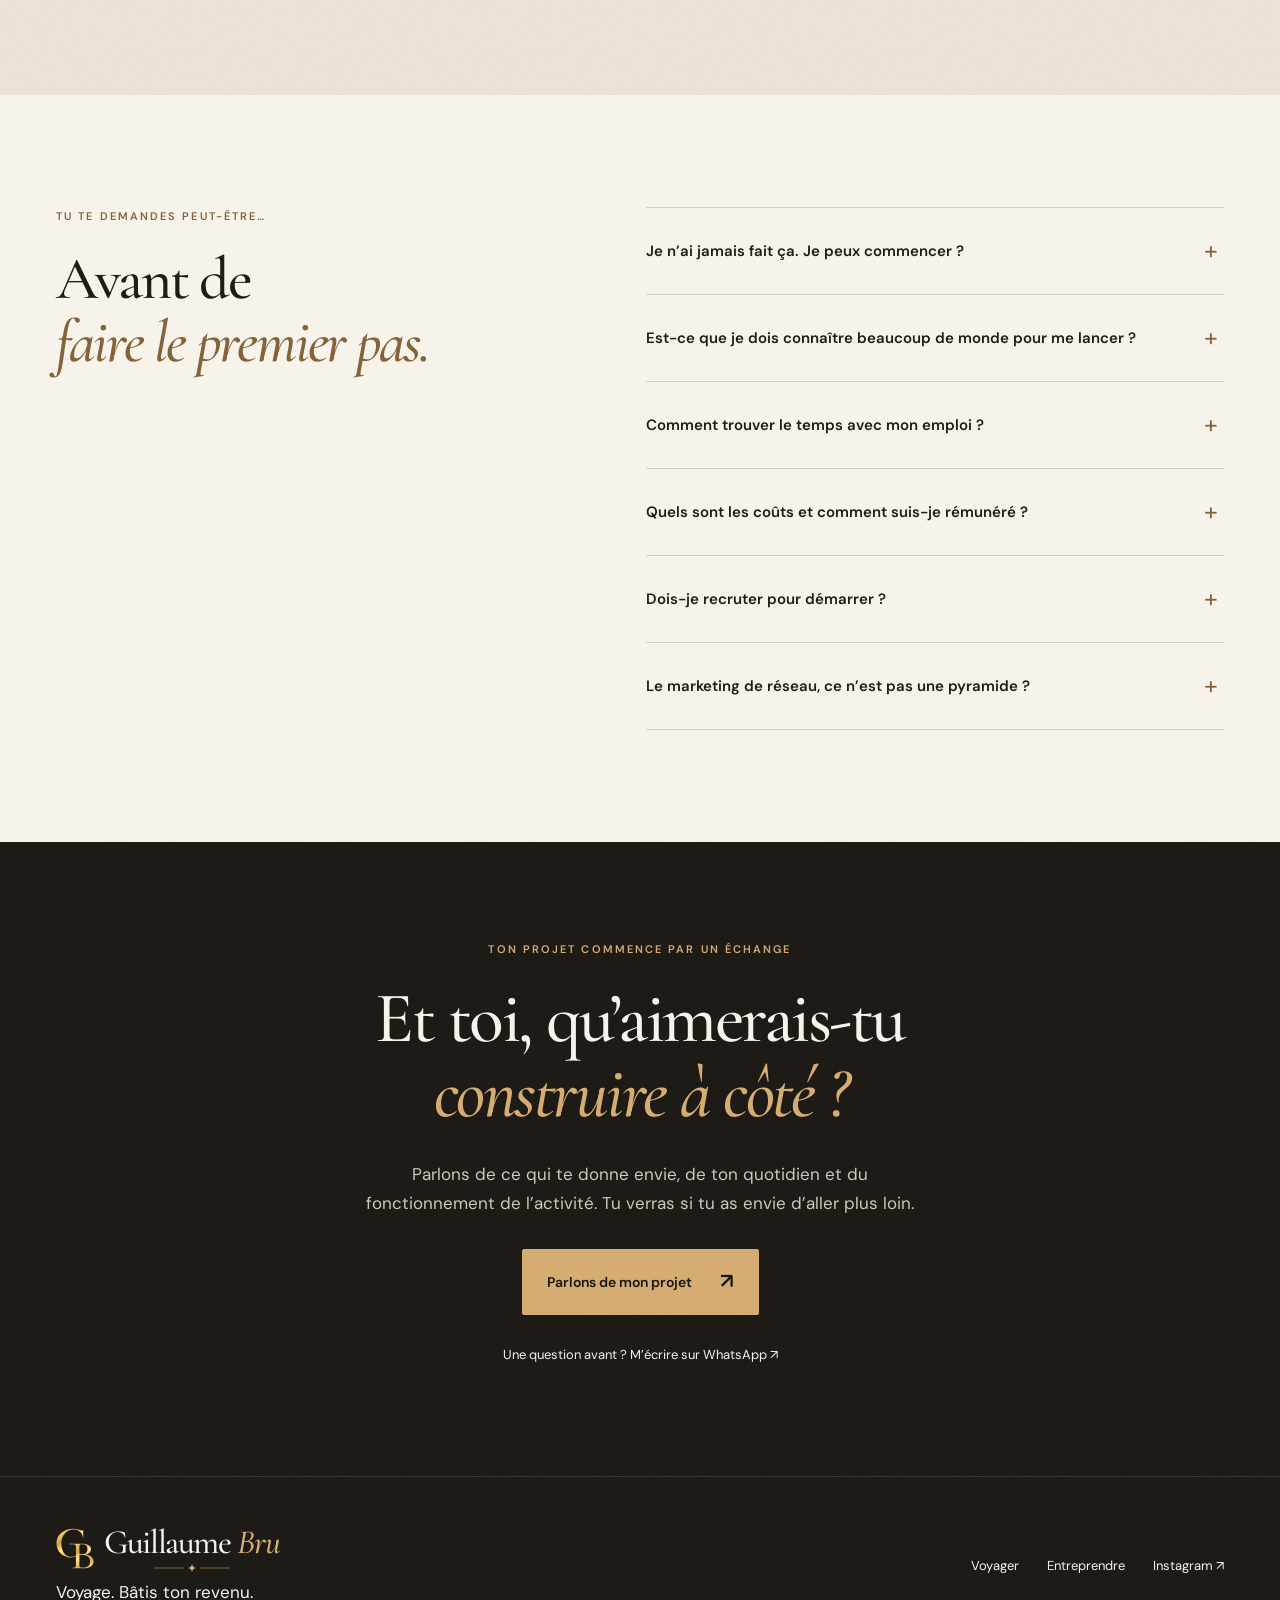
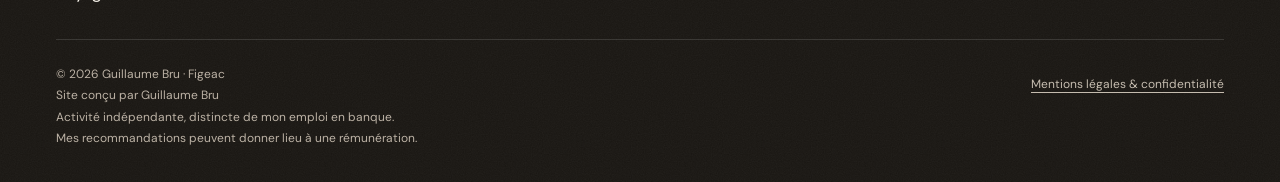
==== commit 2dcef02d: "Publier la page de création de sites depuis les pieds de page" ====
--- a/activite.html
+++ b/activite.html
@@ -76,4 +76,4 @@
     </div>
   </section>
 </main>
-<footer class="site-footer"><div class="wrap"><div class="footer-top"><div class="footer-brand"><div><a class="brand signature-gb" href="index.html" aria-label="Guillaume Bru, accueil"><img src="assets/monogramme-gb.svg" alt="" width="38" height="41"><span>Guillaume <em>Bru</em></span></a><p>Voyage. Bâtis ton revenu.</p></div></div><nav class="footer-links" aria-label="Navigation de pied de page"><a href="voyages.html">Voyager</a><a href="activite.html">Entreprendre</a><a href="https://www.instagram.com/guillaume.bru_/" target="_blank" rel="noopener noreferrer">Instagram ↗</a></nav></div><div class="footer-bottom"><p>© 2026 Guillaume Bru · Figeac<br>Activité indépendante, distincte de mon emploi en banque.<br>Mes recommandations peuvent donner lieu à une rémunération.</p><button class="plain-button" data-open="information-dialog">Mentions légales &amp; confidentialité</button></div></div></footer><dialog id="information-dialog" class="modal" aria-labelledby="information-title"><button class="modal-close" data-close aria-label="Fermer les mentions légales">✕</button><span class="eyebrow">Mentions légales &amp; confidentialité</span><h2 id="information-title">Pour en savoir plus.</h2><h3>Éditeur du site</h3><p>Guillaume Bru, entrepreneur individuel (EI) · micro-entreprise<br>SIREN 101 064 566 · SIRET 101 064 566 00017<br>Mandataire indépendant en services de voyages (APE 7990Z)<br>46100 Figeac, France<br>Directeur de la publication : Guillaume Bru</p><h3>Contact</h3><p><a href="mailto:guillaume.bru46@gmail.com">guillaume.bru46@gmail.com</a><br><a href="https://wa.me/33670026814" target="_blank" rel="noopener noreferrer">WhatsApp : 06 70 02 68 14 ↗</a></p><h3>Hébergement</h3><p>GitHub, Inc. · 88 Colin P. Kelly Jr. Street, San Francisco, CA 94107, États-Unis · +1 877 448 4820</p><h3>Mon activité</h3><p>Je recommande la plateforme Travel Advantage dans le cadre de mon activité indépendante auprès de MWR Life. Certaines recommandations peuvent me donner droit à une rémunération. Cette activité est distincte de mon emploi en banque.</p><h3>Tes données</h3><p>Ce site n’intègre pas de formulaire de collecte. Pour connaître sa fréquentation (nombre de visites, pages vues, provenance), il utilise Cloudflare Web Analytics, qui ne dépose pas de cookie et ne te suit pas d’un site à l’autre. Les échanges se font via WhatsApp, Calendly ou Instagram. La vidéo YouTube et l’agenda Calendly ne se chargent dans la page que lorsque tu cliques pour les ouvrir. Ces services appliquent leurs propres conditions et politiques de confidentialité. L’hébergeur peut enregistrer des données techniques de connexion, comme l’adresse IP, pour assurer le fonctionnement et la sécurité du site.</p><h3>Photos et médias</h3><p>Les photos personnelles sont utilisées pour présenter mon univers. Les mentions de médias renvoient aux contenus consacrés à la plateforme ou à l’entreprise ; elles ne constituent pas une recommandation de leur part.</p></dialog><!-- Cloudflare Web Analytics --><script type='module' src='https://static.cloudflareinsights.com/beacon.min.js' data-cf-beacon='{"token": "7118e7da68ed434f9c228f956c5463e0"}'></script><!-- End Cloudflare Web Analytics --></body></html>+<footer class="site-footer"><div class="wrap"><div class="footer-top"><div class="footer-brand"><div><a class="brand signature-gb" href="index.html" aria-label="Guillaume Bru, accueil"><img src="assets/monogramme-gb.svg" alt="" width="38" height="41"><span>Guillaume <em>Bru</em></span></a><p>Voyage. Bâtis ton revenu.</p></div></div><nav class="footer-links" aria-label="Navigation de pied de page"><a href="voyages.html">Voyager</a><a href="activite.html">Entreprendre</a><a href="https://www.instagram.com/guillaume.bru_/" target="_blank" rel="noopener noreferrer">Instagram ↗</a></nav></div><div class="footer-bottom"><p>© 2026 Guillaume Bru · Figeac<br><a href="creation-de-sites.html">Site conçu par Guillaume Bru</a><br>Activité indépendante, distincte de mon emploi en banque.<br>Mes recommandations peuvent donner lieu à une rémunération.</p><button class="plain-button" data-open="information-dialog">Mentions légales &amp; confidentialité</button></div></div></footer><dialog id="information-dialog" class="modal" aria-labelledby="information-title"><button class="modal-close" data-close aria-label="Fermer les mentions légales">✕</button><span class="eyebrow">Mentions légales &amp; confidentialité</span><h2 id="information-title">Pour en savoir plus.</h2><h3>Éditeur du site</h3><p>Guillaume Bru, entrepreneur individuel (EI) · micro-entreprise<br>SIREN 101 064 566 · SIRET 101 064 566 00017<br>Mandataire indépendant en services de voyages (APE 7990Z)<br>46100 Figeac, France<br>Directeur de la publication : Guillaume Bru</p><h3>Contact</h3><p><a href="mailto:guillaume.bru46@gmail.com">guillaume.bru46@gmail.com</a><br><a href="https://wa.me/33670026814" target="_blank" rel="noopener noreferrer">WhatsApp : 06 70 02 68 14 ↗</a></p><h3>Hébergement</h3><p>GitHub, Inc. · 88 Colin P. Kelly Jr. Street, San Francisco, CA 94107, États-Unis · +1 877 448 4820</p><h3>Mon activité</h3><p>Je recommande la plateforme Travel Advantage dans le cadre de mon activité indépendante auprès de MWR Life. Certaines recommandations peuvent me donner droit à une rémunération. Cette activité est distincte de mon emploi en banque.</p><h3>Tes données</h3><p>Ce site n’intègre pas de formulaire de collecte. Pour connaître sa fréquentation (nombre de visites, pages vues, provenance), il utilise Cloudflare Web Analytics, qui ne dépose pas de cookie et ne te suit pas d’un site à l’autre. Les échanges se font via WhatsApp, Calendly ou Instagram. La vidéo YouTube et l’agenda Calendly ne se chargent dans la page que lorsque tu cliques pour les ouvrir. Ces services appliquent leurs propres conditions et politiques de confidentialité. L’hébergeur peut enregistrer des données techniques de connexion, comme l’adresse IP, pour assurer le fonctionnement et la sécurité du site.</p><h3>Photos et médias</h3><p>Les photos personnelles sont utilisées pour présenter mon univers. Les mentions de médias renvoient aux contenus consacrés à la plateforme ou à l’entreprise ; elles ne constituent pas une recommandation de leur part.</p></dialog><!-- Cloudflare Web Analytics --><script type='module' src='https://static.cloudflareinsights.com/beacon.min.js' data-cf-beacon='{"token": "7118e7da68ed434f9c228f956c5463e0"}'></script><!-- End Cloudflare Web Analytics --></body></html>
--- a/assets/signature-gb.css
+++ b/assets/signature-gb.css
@@ -20,3 +20,8 @@
 
 footer .brand.signature-gb { display: inline-flex; align-items: center; gap: 10px; }
 footer .signature-gb > span { display: block; line-height: 1.05; }
+
+.manifesto-brand { display: grid; justify-items: center; gap: 8px; margin-bottom: 26px; }
+.manifesto-brand img { width: clamp(46px, 5vw, 58px); height: auto; }
+.manifesto-brand > span { font-family: var(--display); font-size: 18px; letter-spacing: .14em; text-transform: uppercase; color: var(--ink); }
+.manifesto-brand > span::after { margin-top: 8px; }
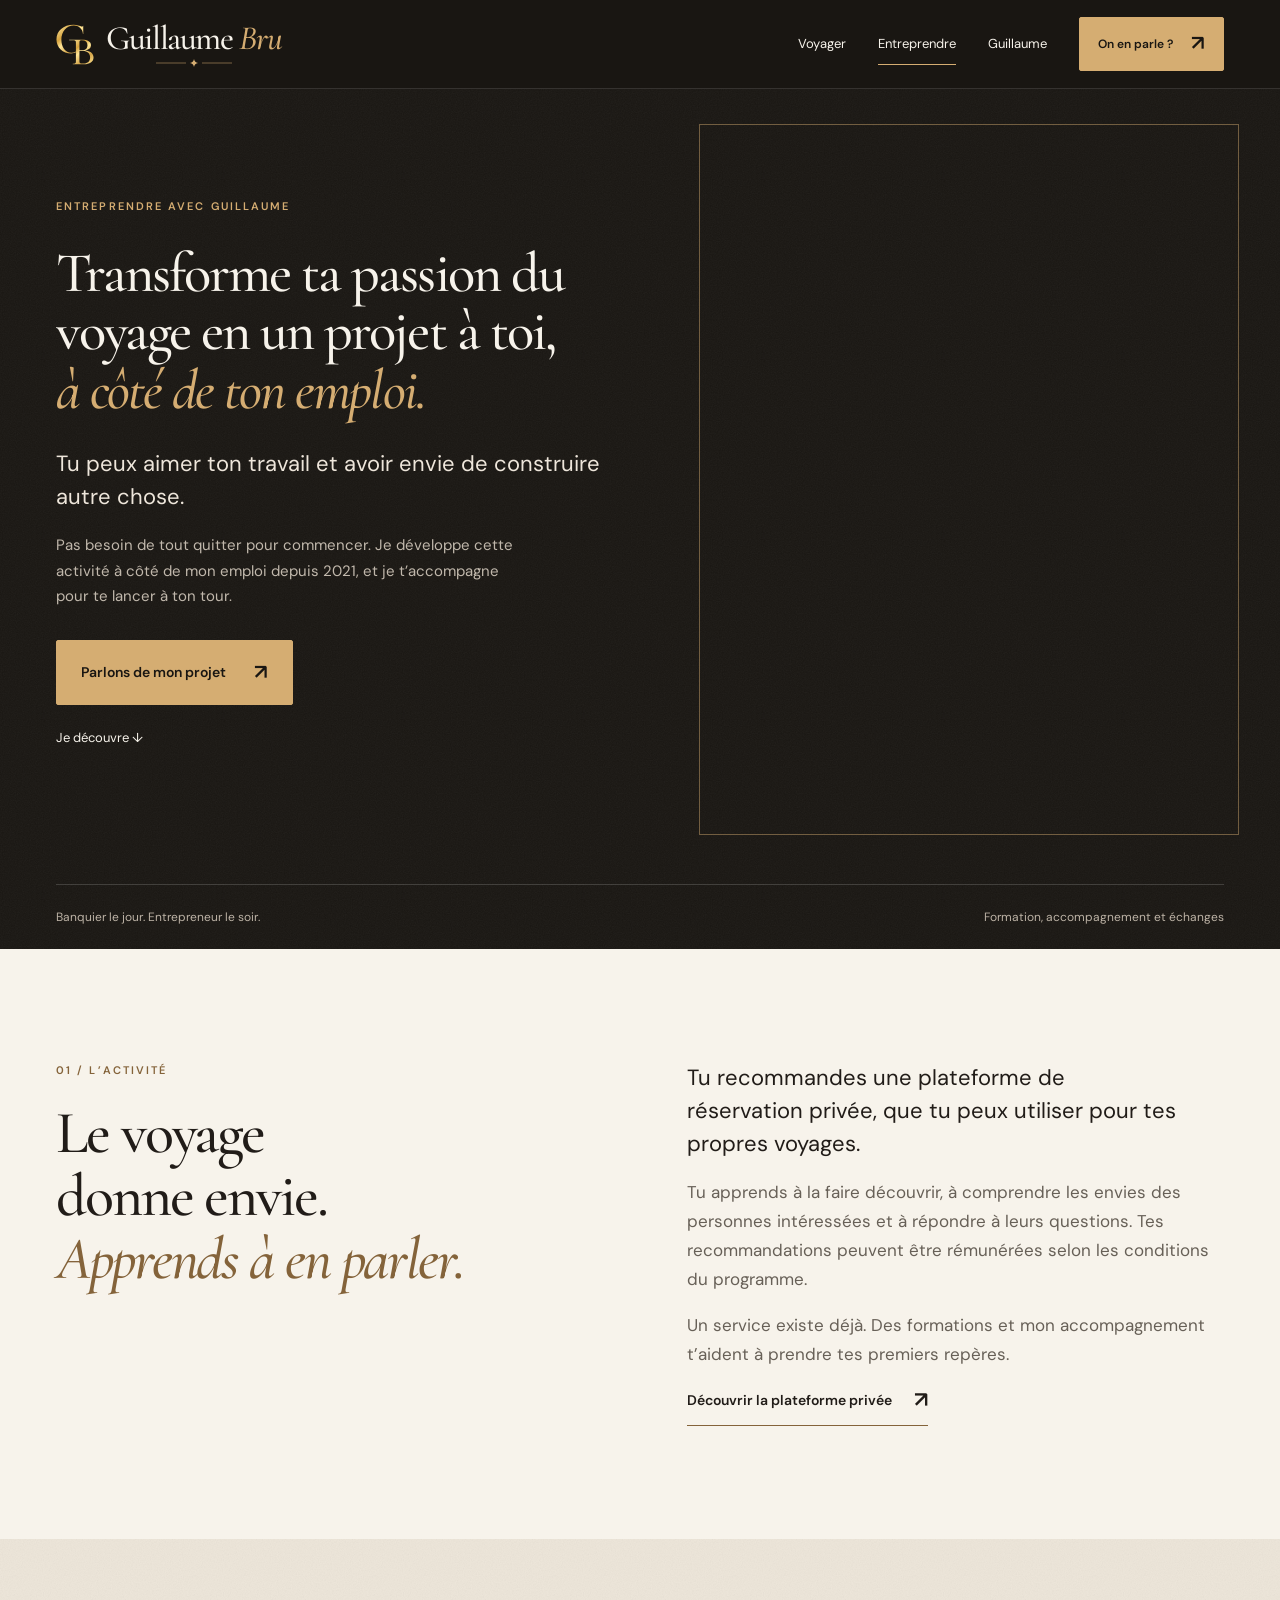
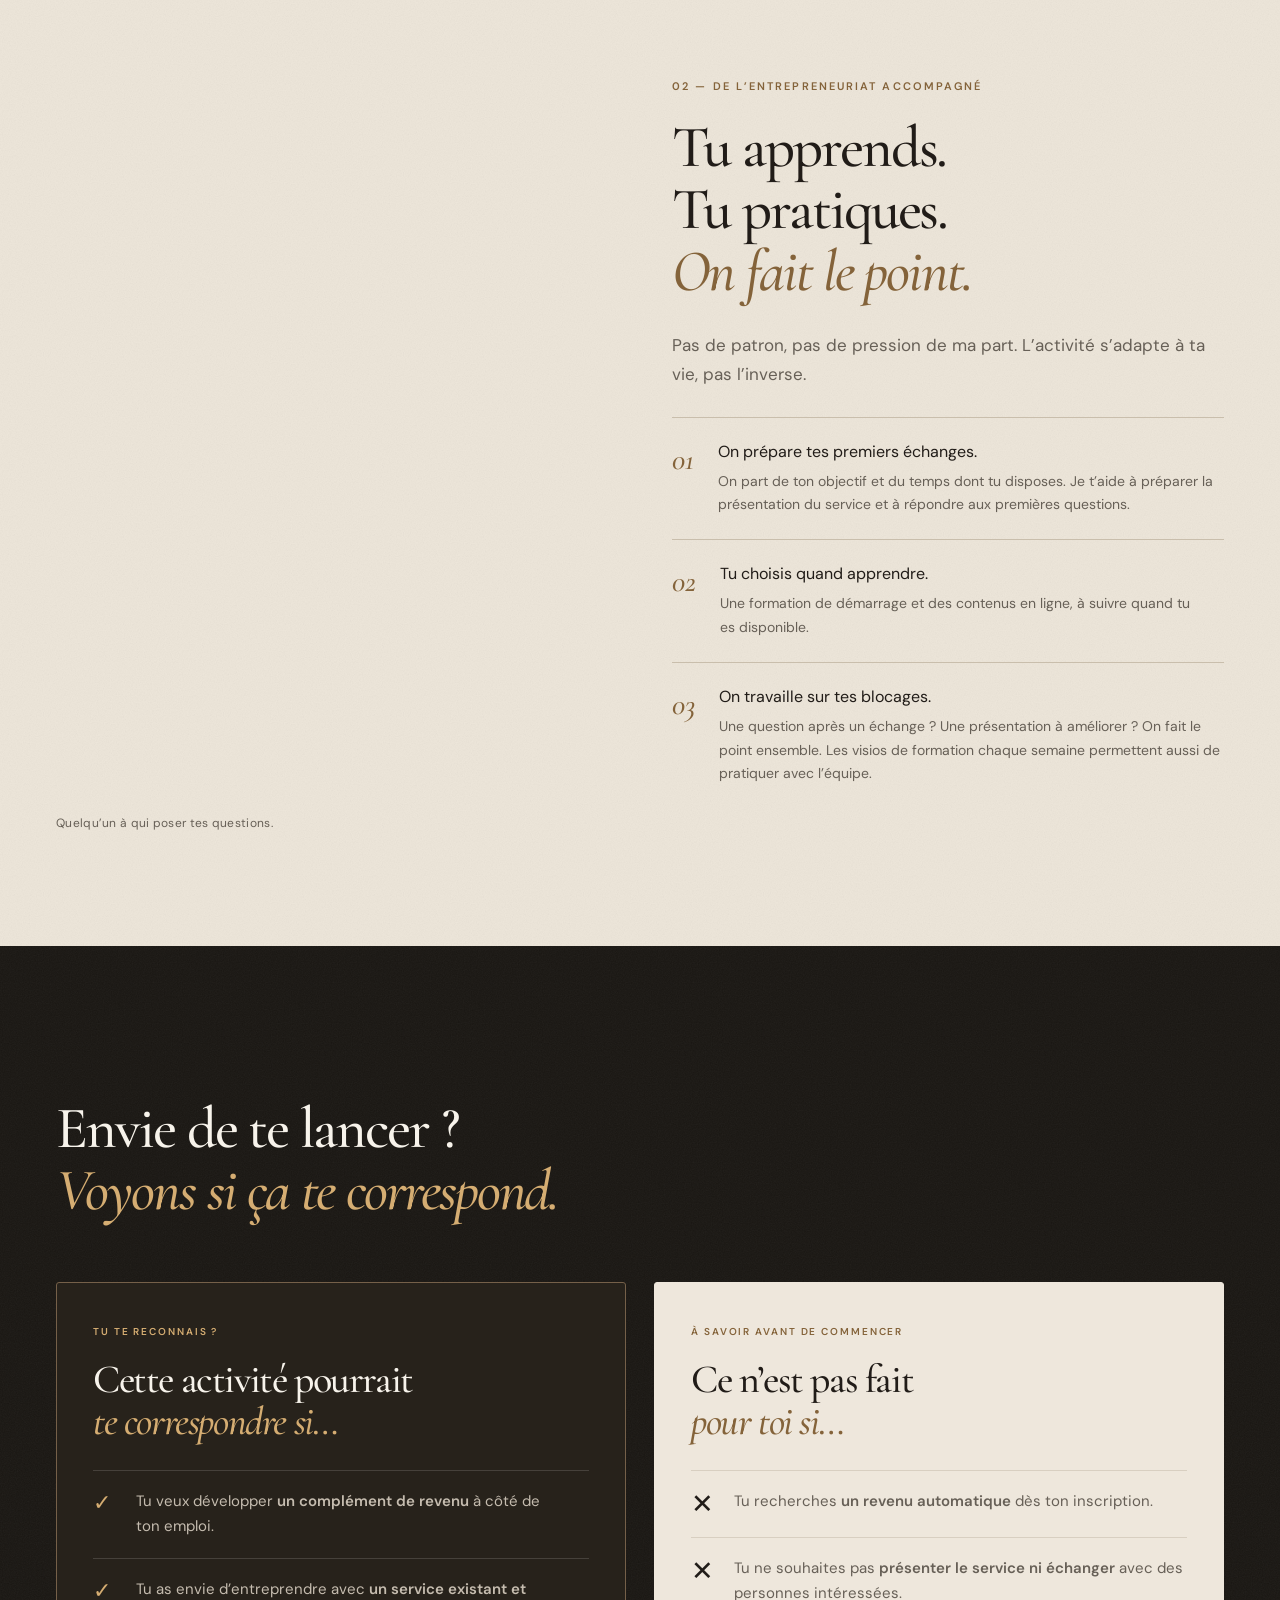
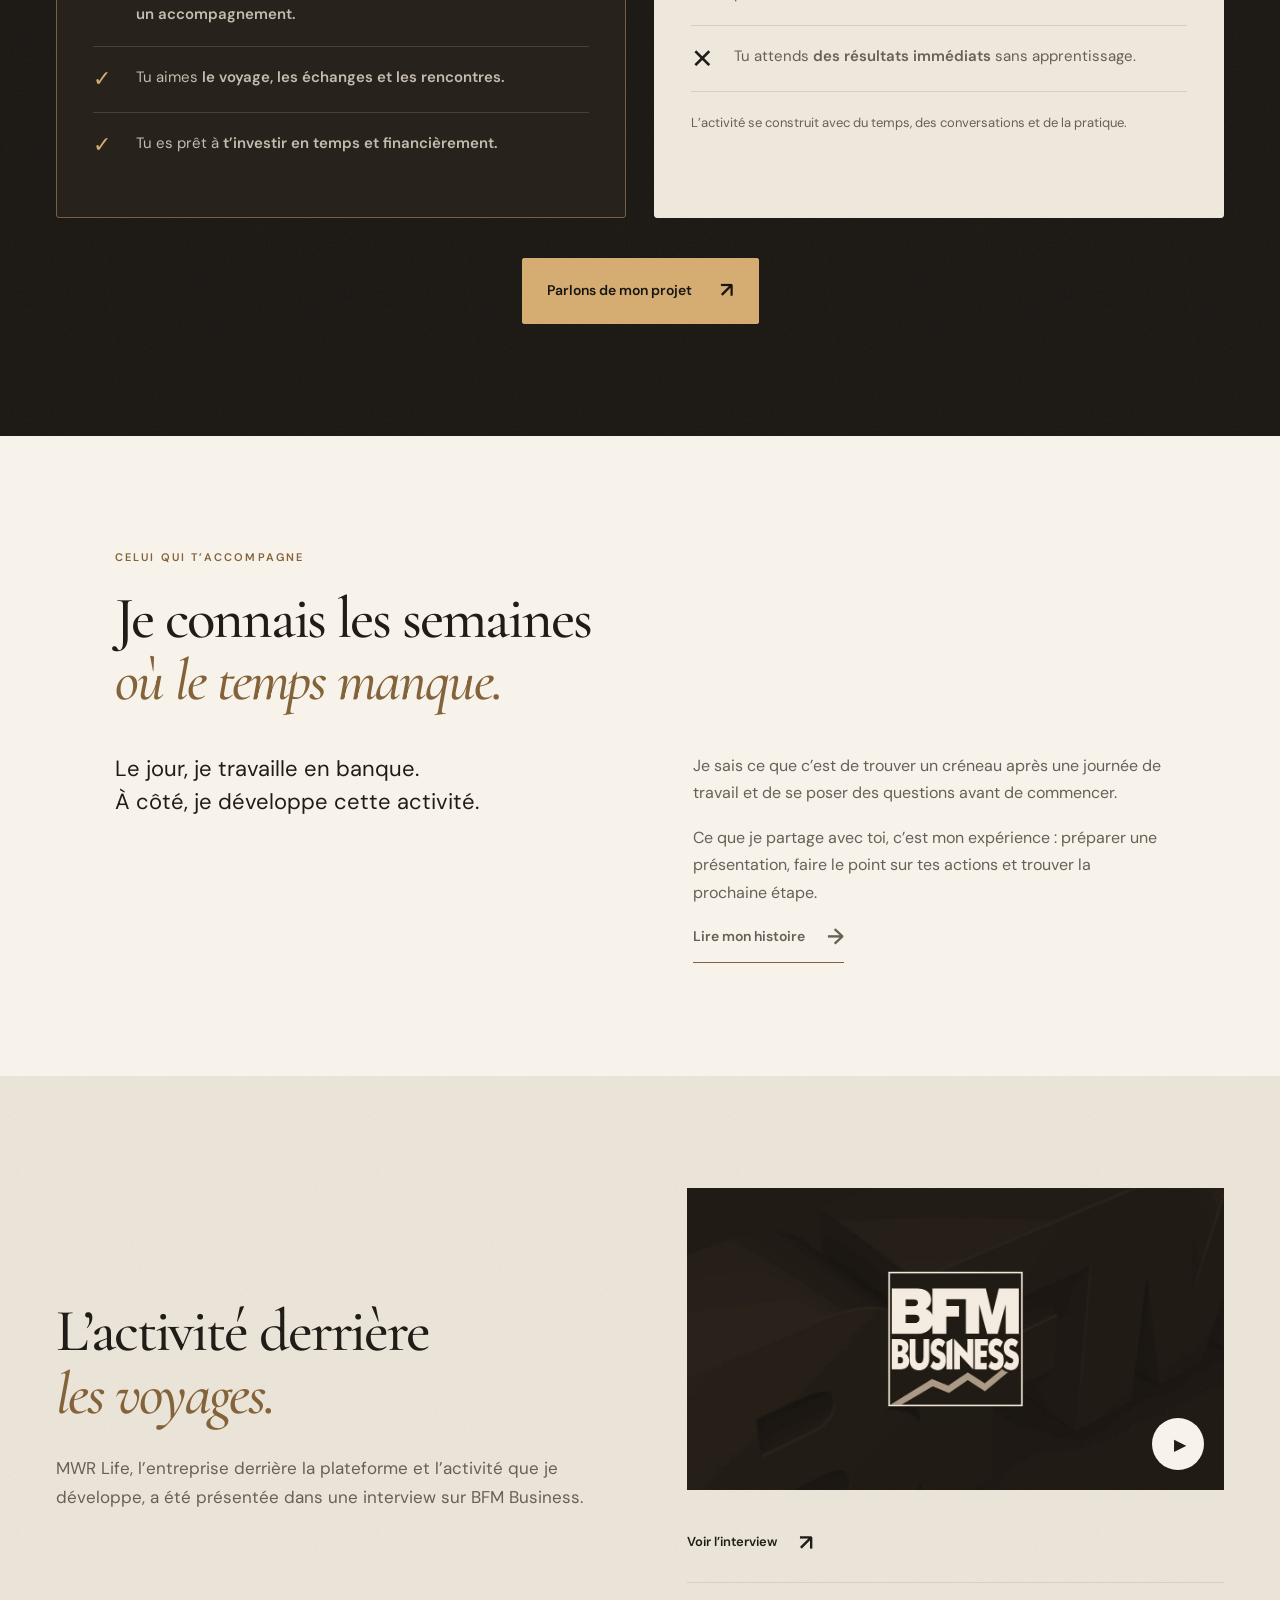
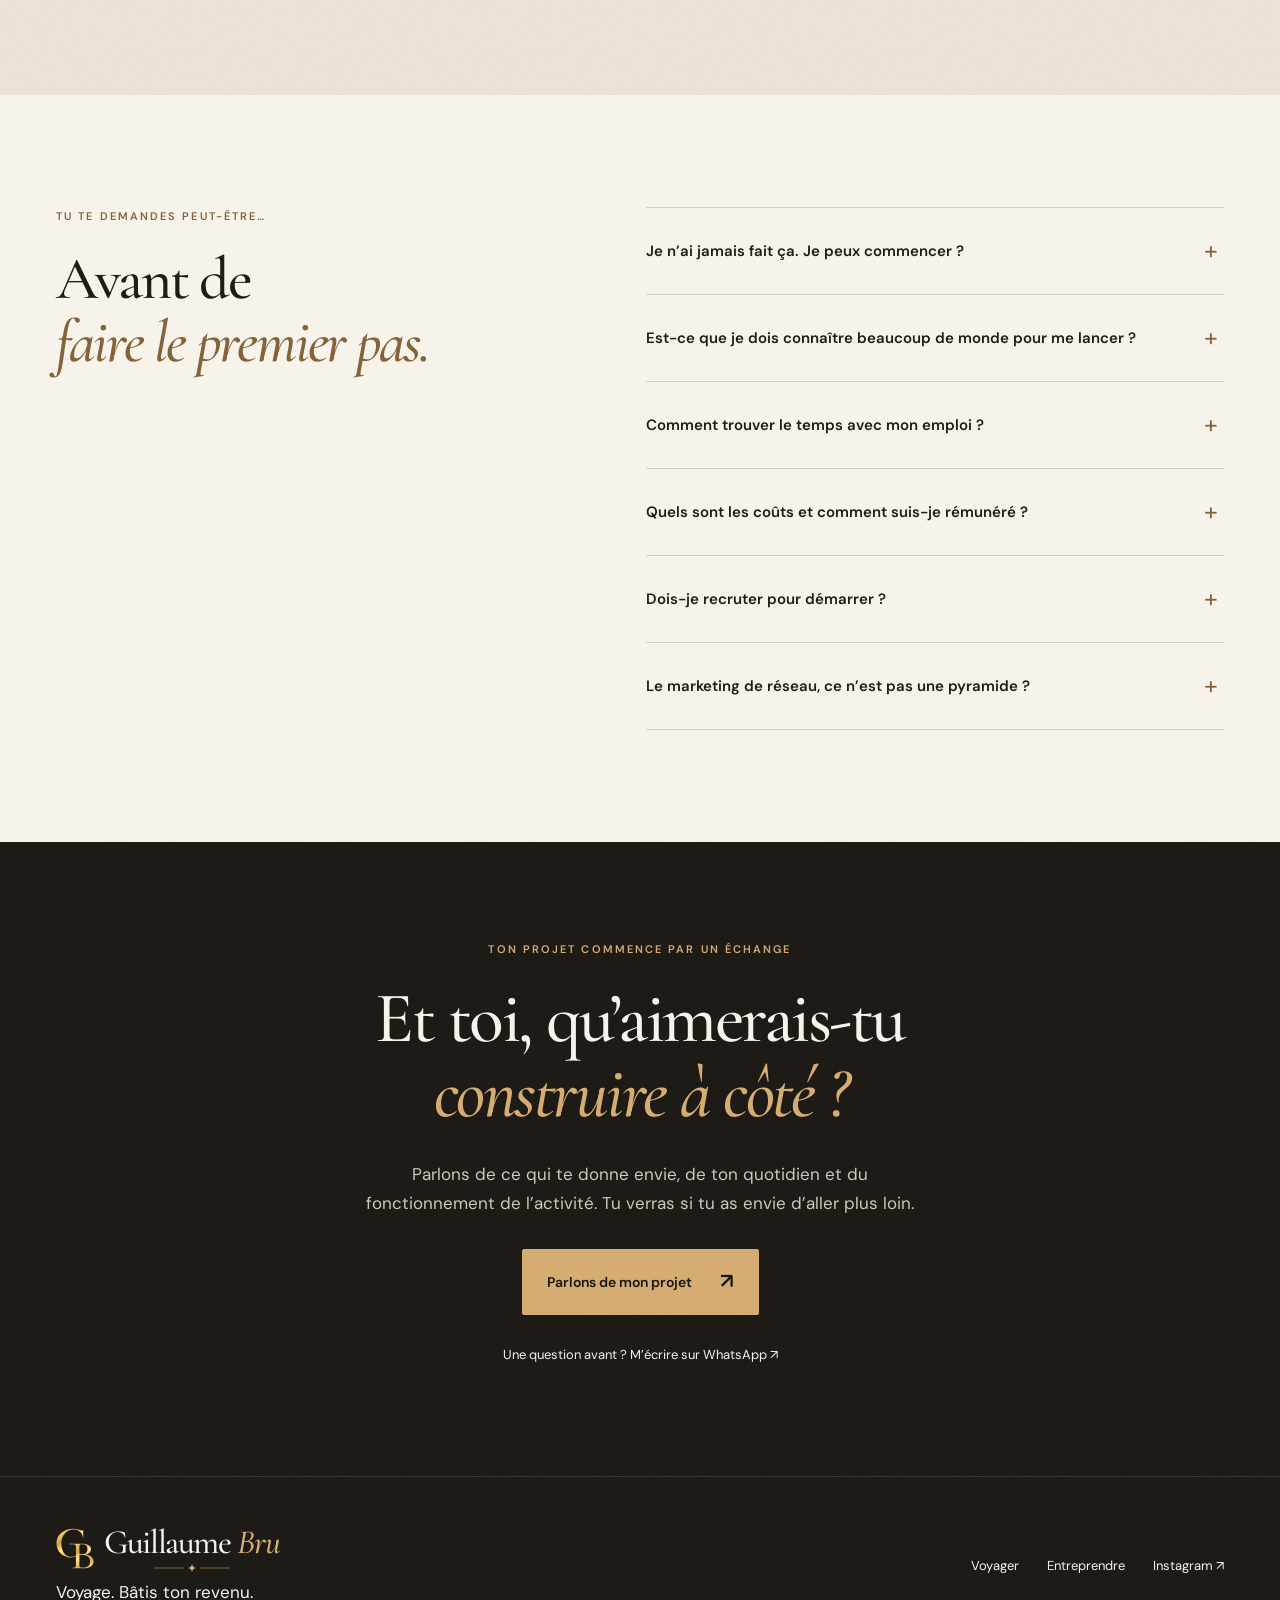
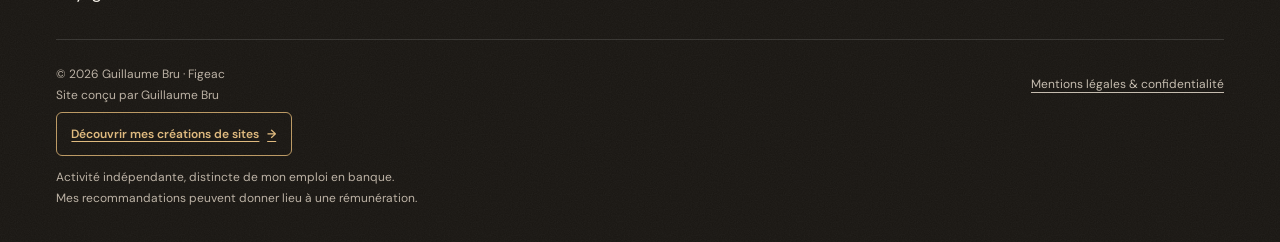
==== commit 1a393fc6: "Actualiser les icônes et identifier clairement le lien vers les créations" ====
--- a/activite.html
+++ b/activite.html
@@ -1,4 +1,4 @@
-<!doctype html><html lang="fr"><head><meta charset="utf-8"><script>document.documentElement.classList.add('js');setTimeout(function(){if(!window.__revealReady)document.documentElement.classList.add('reveal-all')},3500)</script><meta name="viewport" content="width=device-width,initial-scale=1"><meta name="theme-color" content="#191612"><meta name="robots" content="index,follow"><title>Transforme ta passion du voyage en activité — Guillaume Bru</title><meta name="description" content="Tu peux aimer ton travail et construire autre chose. Je t’accompagne pour lancer une activité autour du voyage, à côté de ton emploi."><meta property="og:title" content="Transforme ta passion du voyage en activité — Guillaume Bru"><meta property="og:description" content="Tu peux aimer ton travail et construire autre chose. Je t’accompagne pour lancer une activité autour du voyage, à côté de ton emploi."><meta property="og:type" content="website"><meta property="og:site_name" content="Guillaume Bru"><meta property="og:locale" content="fr_FR"><meta property="og:url" content="https://guillaumebru.com/activite.html"><meta property="og:image" content="https://guillaumebru.com/assets/og-card.jpg?v=2"><meta property="og:image:width" content="1200"><meta property="og:image:height" content="630"><meta property="og:image:alt" content="Guillaume Bru — Banquier le jour. Entrepreneur le soir."><meta name="twitter:card" content="summary_large_image"><link rel="canonical" href="https://guillaumebru.com/activite.html"><link rel="icon" href="favicon.svg?v=2" type="image/svg+xml"><link rel="icon" href="favicon-48.png?v=2" type="image/png" sizes="48x48"><link rel="apple-touch-icon" href="apple-touch-icon.png?v=2"><link rel="preload" href="assets/editorial.woff2" as="font" type="font/woff2" crossorigin><link rel="preload" href="assets/sans.woff2" as="font" type="font/woff2" crossorigin><link rel="stylesheet" href="site.css?v=20261110-premium"><script src="app.js?v=20261110-premium" defer></script><link rel="stylesheet" href="assets/signature-gb.css?v=3"></head><body data-page="activity"><a class="skip-link" href="#main">Aller au contenu</a><header class="site-header"><div class="wrap header-inner"><a class="brand signature-gb" href="index.html" aria-label="Guillaume Bru, accueil"><img src="assets/monogramme-gb.svg" alt="" width="38" height="41"><span>Guillaume <em>Bru</em></span></a><button class="menu-toggle" aria-expanded="false" aria-controls="main-navigation">Menu</button><nav class="header-nav" id="main-navigation" aria-label="Navigation principale"><a href="voyages.html">Voyager</a><a href="activite.html" aria-current="page">Entreprendre</a><a href="histoire.html">Guillaume</a><a class="button" href="#contact">On en parle ? <span aria-hidden="true">↗</span></a></nav></div></header><main id="main" class="">
+<!doctype html><html lang="fr"><head><meta charset="utf-8"><script>document.documentElement.classList.add('js');setTimeout(function(){if(!window.__revealReady)document.documentElement.classList.add('reveal-all')},3500)</script><meta name="viewport" content="width=device-width,initial-scale=1"><meta name="theme-color" content="#191612"><meta name="robots" content="index,follow"><title>Transforme ta passion du voyage en activité — Guillaume Bru</title><meta name="description" content="Tu peux aimer ton travail et construire autre chose. Je t’accompagne pour lancer une activité autour du voyage, à côté de ton emploi."><meta property="og:title" content="Transforme ta passion du voyage en activité — Guillaume Bru"><meta property="og:description" content="Tu peux aimer ton travail et construire autre chose. Je t’accompagne pour lancer une activité autour du voyage, à côté de ton emploi."><meta property="og:type" content="website"><meta property="og:site_name" content="Guillaume Bru"><meta property="og:locale" content="fr_FR"><meta property="og:url" content="https://guillaumebru.com/activite.html"><meta property="og:image" content="https://guillaumebru.com/assets/og-card.jpg?v=2"><meta property="og:image:width" content="1200"><meta property="og:image:height" content="630"><meta property="og:image:alt" content="Guillaume Bru — Banquier le jour. Entrepreneur le soir."><meta name="twitter:card" content="summary_large_image"><link rel="canonical" href="https://guillaumebru.com/activite.html"><link rel="preload" href="assets/editorial.woff2" as="font" type="font/woff2" crossorigin><link rel="preload" href="assets/sans.woff2" as="font" type="font/woff2" crossorigin><link rel="stylesheet" href="site.css?v=20261110-premium"><script src="app.js?v=20261110-premium" defer></script><link rel="stylesheet" href="assets/signature-gb.css?v=credit5"><link rel="icon" href="favicon-48.png?v=gb3" type="image/png" sizes="48x48"><link rel="icon" href="favicon.svg?v=gb3" type="image/svg+xml" sizes="any"><link rel="apple-touch-icon" href="apple-touch-icon.png?v=gb3"></head><body data-page="activity"><a class="skip-link" href="#main">Aller au contenu</a><header class="site-header"><div class="wrap header-inner"><a class="brand signature-gb" href="index.html" aria-label="Guillaume Bru, accueil"><img src="assets/monogramme-gb.svg" alt="" width="38" height="41"><span>Guillaume <em>Bru</em></span></a><button class="menu-toggle" aria-expanded="false" aria-controls="main-navigation">Menu</button><nav class="header-nav" id="main-navigation" aria-label="Navigation principale"><a href="voyages.html">Voyager</a><a href="activite.html" aria-current="page">Entreprendre</a><a href="histoire.html">Guillaume</a><a class="button" href="#contact">On en parle ? <span aria-hidden="true">↗</span></a></nav></div></header><main id="main" class="">
   <section class="hero hero-dark" aria-labelledby="activity-title">
     <div class="wrap hero-grid">
       <div class="hero-copy">
@@ -76,4 +76,4 @@
     </div>
   </section>
 </main>
-<footer class="site-footer"><div class="wrap"><div class="footer-top"><div class="footer-brand"><div><a class="brand signature-gb" href="index.html" aria-label="Guillaume Bru, accueil"><img src="assets/monogramme-gb.svg" alt="" width="38" height="41"><span>Guillaume <em>Bru</em></span></a><p>Voyage. Bâtis ton revenu.</p></div></div><nav class="footer-links" aria-label="Navigation de pied de page"><a href="voyages.html">Voyager</a><a href="activite.html">Entreprendre</a><a href="https://www.instagram.com/guillaume.bru_/" target="_blank" rel="noopener noreferrer">Instagram ↗</a></nav></div><div class="footer-bottom"><p>© 2026 Guillaume Bru · Figeac<br><a href="creation-de-sites.html">Site conçu par Guillaume Bru</a><br>Activité indépendante, distincte de mon emploi en banque.<br>Mes recommandations peuvent donner lieu à une rémunération.</p><button class="plain-button" data-open="information-dialog">Mentions légales &amp; confidentialité</button></div></div></footer><dialog id="information-dialog" class="modal" aria-labelledby="information-title"><button class="modal-close" data-close aria-label="Fermer les mentions légales">✕</button><span class="eyebrow">Mentions légales &amp; confidentialité</span><h2 id="information-title">Pour en savoir plus.</h2><h3>Éditeur du site</h3><p>Guillaume Bru, entrepreneur individuel (EI) · micro-entreprise<br>SIREN 101 064 566 · SIRET 101 064 566 00017<br>Mandataire indépendant en services de voyages (APE 7990Z)<br>46100 Figeac, France<br>Directeur de la publication : Guillaume Bru</p><h3>Contact</h3><p><a href="mailto:guillaume.bru46@gmail.com">guillaume.bru46@gmail.com</a><br><a href="https://wa.me/33670026814" target="_blank" rel="noopener noreferrer">WhatsApp : 06 70 02 68 14 ↗</a></p><h3>Hébergement</h3><p>GitHub, Inc. · 88 Colin P. Kelly Jr. Street, San Francisco, CA 94107, États-Unis · +1 877 448 4820</p><h3>Mon activité</h3><p>Je recommande la plateforme Travel Advantage dans le cadre de mon activité indépendante auprès de MWR Life. Certaines recommandations peuvent me donner droit à une rémunération. Cette activité est distincte de mon emploi en banque.</p><h3>Tes données</h3><p>Ce site n’intègre pas de formulaire de collecte. Pour connaître sa fréquentation (nombre de visites, pages vues, provenance), il utilise Cloudflare Web Analytics, qui ne dépose pas de cookie et ne te suit pas d’un site à l’autre. Les échanges se font via WhatsApp, Calendly ou Instagram. La vidéo YouTube et l’agenda Calendly ne se chargent dans la page que lorsque tu cliques pour les ouvrir. Ces services appliquent leurs propres conditions et politiques de confidentialité. L’hébergeur peut enregistrer des données techniques de connexion, comme l’adresse IP, pour assurer le fonctionnement et la sécurité du site.</p><h3>Photos et médias</h3><p>Les photos personnelles sont utilisées pour présenter mon univers. Les mentions de médias renvoient aux contenus consacrés à la plateforme ou à l’entreprise ; elles ne constituent pas une recommandation de leur part.</p></dialog><!-- Cloudflare Web Analytics --><script type='module' src='https://static.cloudflareinsights.com/beacon.min.js' data-cf-beacon='{"token": "7118e7da68ed434f9c228f956c5463e0"}'></script><!-- End Cloudflare Web Analytics --></body></html>+<footer class="site-footer"><div class="wrap"><div class="footer-top"><div class="footer-brand"><div><a class="brand signature-gb" href="index.html" aria-label="Guillaume Bru, accueil"><img src="assets/monogramme-gb.svg" alt="" width="38" height="41"><span>Guillaume <em>Bru</em></span></a><p>Voyage. Bâtis ton revenu.</p></div></div><nav class="footer-links" aria-label="Navigation de pied de page"><a href="voyages.html">Voyager</a><a href="activite.html">Entreprendre</a><a href="https://www.instagram.com/guillaume.bru_/" target="_blank" rel="noopener noreferrer">Instagram ↗</a></nav></div><div class="footer-bottom"><p>© 2026 Guillaume Bru · Figeac<br>Site conçu par Guillaume Bru<br><a class="creation-link" href="creation-de-sites.html">Découvrir mes créations de sites <span aria-hidden="true">→</span></a><br>Activité indépendante, distincte de mon emploi en banque.<br>Mes recommandations peuvent donner lieu à une rémunération.</p><button class="plain-button" data-open="information-dialog">Mentions légales &amp; confidentialité</button></div></div></footer><dialog id="information-dialog" class="modal" aria-labelledby="information-title"><button class="modal-close" data-close aria-label="Fermer les mentions légales">✕</button><span class="eyebrow">Mentions légales &amp; confidentialité</span><h2 id="information-title">Pour en savoir plus.</h2><h3>Éditeur du site</h3><p>Guillaume Bru, entrepreneur individuel (EI) · micro-entreprise<br>SIREN 101 064 566 · SIRET 101 064 566 00017<br>Mandataire indépendant en services de voyages (APE 7990Z)<br>46100 Figeac, France<br>Directeur de la publication : Guillaume Bru</p><h3>Contact</h3><p><a href="mailto:guillaume.bru46@gmail.com">guillaume.bru46@gmail.com</a><br><a href="https://wa.me/33670026814" target="_blank" rel="noopener noreferrer">WhatsApp : 06 70 02 68 14 ↗</a></p><h3>Hébergement</h3><p>GitHub, Inc. · 88 Colin P. Kelly Jr. Street, San Francisco, CA 94107, États-Unis · +1 877 448 4820</p><h3>Mon activité</h3><p>Je recommande la plateforme Travel Advantage dans le cadre de mon activité indépendante auprès de MWR Life. Certaines recommandations peuvent me donner droit à une rémunération. Cette activité est distincte de mon emploi en banque.</p><h3>Tes données</h3><p>Ce site n’intègre pas de formulaire de collecte. Pour connaître sa fréquentation (nombre de visites, pages vues, provenance), il utilise Cloudflare Web Analytics, qui ne dépose pas de cookie et ne te suit pas d’un site à l’autre. Les échanges se font via WhatsApp, Calendly ou Instagram. La vidéo YouTube et l’agenda Calendly ne se chargent dans la page que lorsque tu cliques pour les ouvrir. Ces services appliquent leurs propres conditions et politiques de confidentialité. L’hébergeur peut enregistrer des données techniques de connexion, comme l’adresse IP, pour assurer le fonctionnement et la sécurité du site.</p><h3>Photos et médias</h3><p>Les photos personnelles sont utilisées pour présenter mon univers. Les mentions de médias renvoient aux contenus consacrés à la plateforme ou à l’entreprise ; elles ne constituent pas une recommandation de leur part.</p></dialog><!-- Cloudflare Web Analytics --><script type='module' src='https://static.cloudflareinsights.com/beacon.min.js' data-cf-beacon='{"token": "7118e7da68ed434f9c228f956c5463e0"}'></script><!-- End Cloudflare Web Analytics --></body></html>
--- a/assets/signature-gb.css
+++ b/assets/signature-gb.css
@@ -25,3 +25,34 @@
 .manifesto-brand img { width: clamp(46px, 5vw, 58px); height: auto; }
 .manifesto-brand > span { font-family: var(--display); font-size: 18px; letter-spacing: .14em; text-transform: uppercase; color: var(--ink); }
 .manifesto-brand > span::after { margin-top: 8px; }
+
+/* Lien de création dans les crédits du site */
+footer a[href="creation-de-sites.html"] {
+  display: inline-block;
+  padding-block: .25em;
+  color: #dfba7f;
+  text-decoration: underline;
+  text-decoration-thickness: 1px;
+  text-underline-offset: .22em;
+}
+footer a[href="creation-de-sites.html"]:hover,
+footer a[href="creation-de-sites.html"]:focus-visible {
+  color: #fff1cd;
+  text-decoration-thickness: 2px;
+}
+footer a[href="creation-de-sites.html"]:focus-visible {
+  outline: 2px solid currentColor;
+  outline-offset: 3px;
+}
+
+footer a.creation-link {
+  display: inline-flex;
+  align-items: center;
+  gap: .65em;
+  min-height: 44px;
+  margin: .35rem 0 .65rem;
+  padding: .25rem .9rem;
+  border: 1px solid #bc9a65;
+  border-radius: 6px;
+  font-weight: 600;
+}
